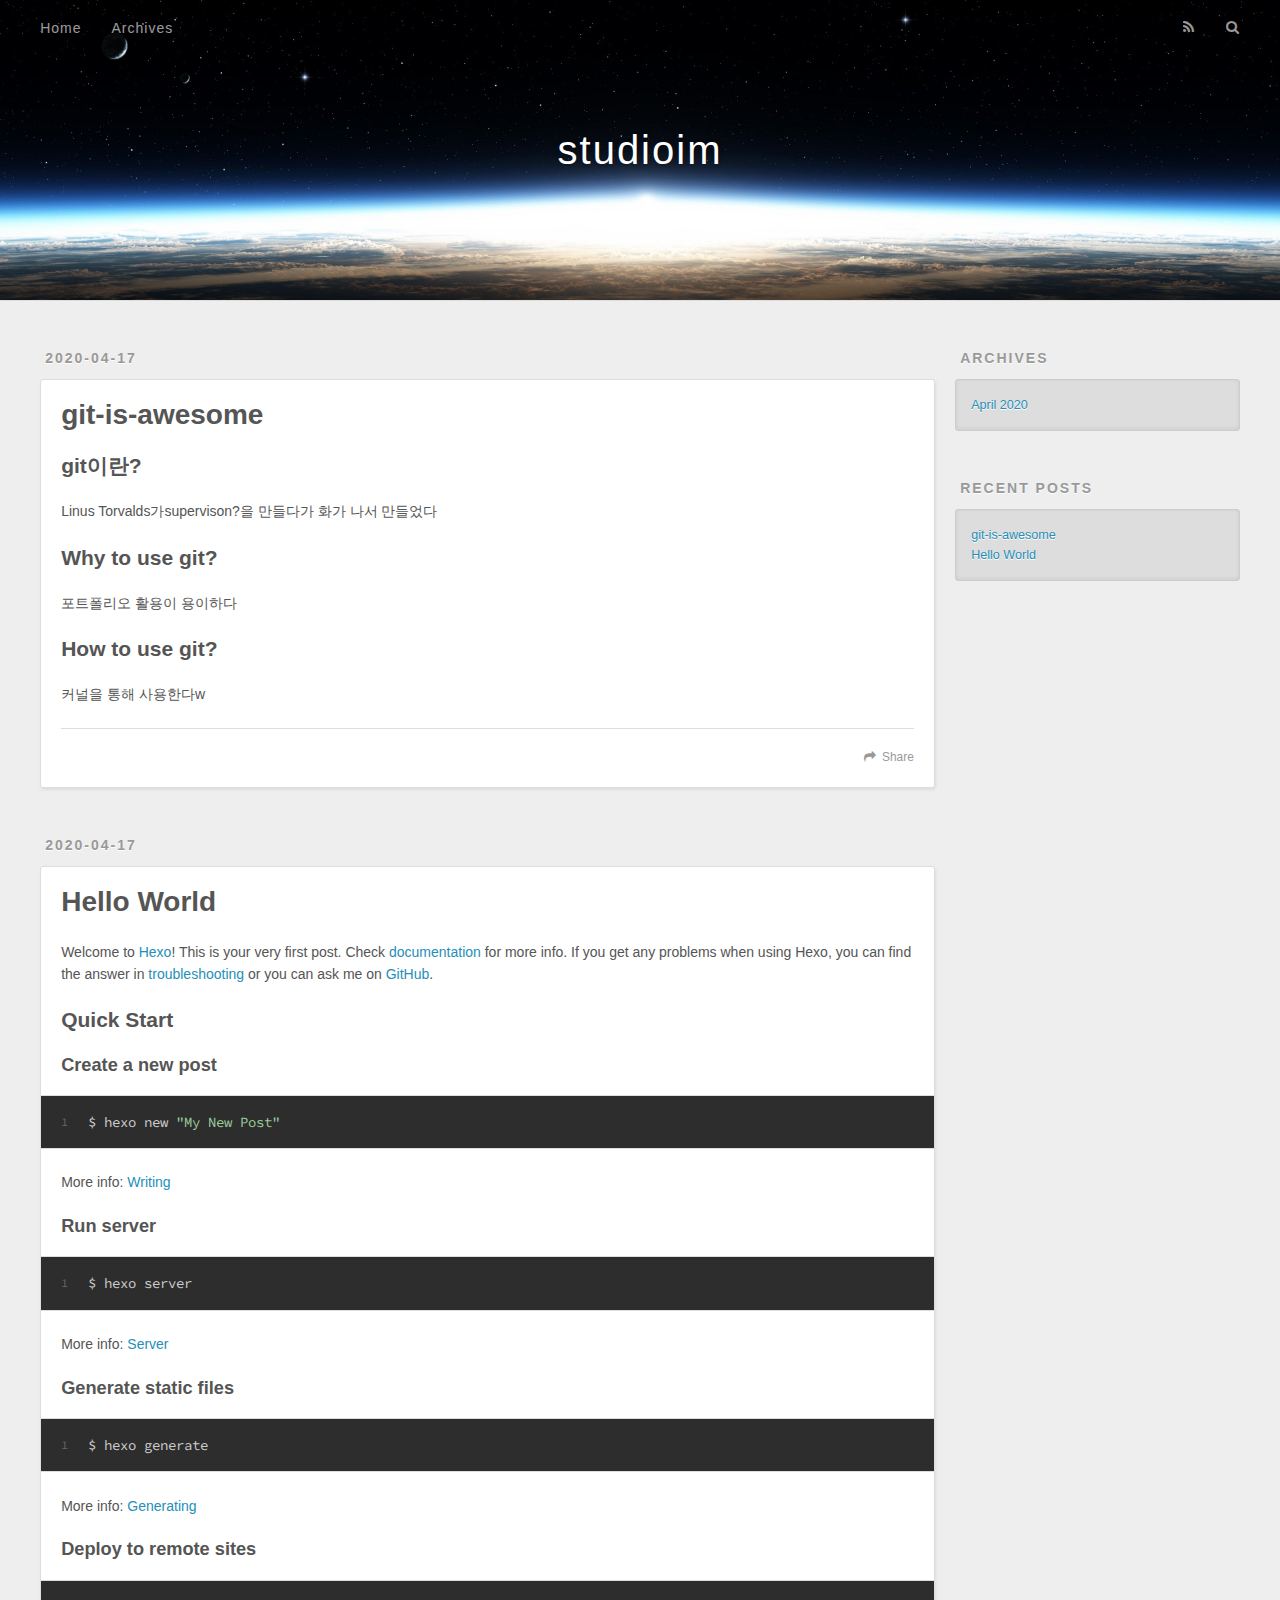
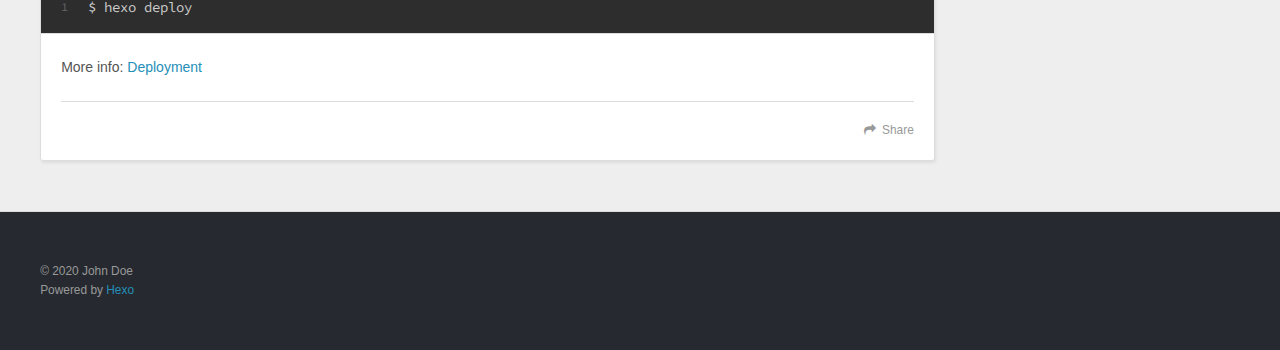
==== index.html @ 9d69adda "Site updated: 2020-04-17 16:48:22" ====
<!DOCTYPE html>
<html>
<head>
  <meta charset="utf-8">
  

  
  <title>studioim</title>
  <meta name="viewport" content="width=device-width, initial-scale=1, maximum-scale=1">
  <meta property="og:type" content="website">
<meta property="og:title" content="studioim">
<meta property="og:url" content="studioim.github.io/index.html">
<meta property="og:site_name" content="studioim">
<meta property="og:locale" content="en_US">
<meta property="article:author" content="John Doe">
<meta name="twitter:card" content="summary">
  
    <link rel="alternate" href="/atom.xml" title="studioim" type="application/atom+xml">
  
  
    <link rel="icon" href="/favicon.png">
  
  
    <link href="//fonts.googleapis.com/css?family=Source+Code+Pro" rel="stylesheet" type="text/css">
  
  
<link rel="stylesheet" href="/css/style.css">

<meta name="generator" content="Hexo 4.2.0"></head>

<body>
  <div id="container">
    <div id="wrap">
      <header id="header">
  <div id="banner"></div>
  <div id="header-outer" class="outer">
    <div id="header-title" class="inner">
      <h1 id="logo-wrap">
        <a href="/" id="logo">studioim</a>
      </h1>
      
    </div>
    <div id="header-inner" class="inner">
      <nav id="main-nav">
        <a id="main-nav-toggle" class="nav-icon"></a>
        
          <a class="main-nav-link" href="/">Home</a>
        
          <a class="main-nav-link" href="/archives">Archives</a>
        
      </nav>
      <nav id="sub-nav">
        
          <a id="nav-rss-link" class="nav-icon" href="/atom.xml" title="RSS Feed"></a>
        
        <a id="nav-search-btn" class="nav-icon" title="Search"></a>
      </nav>
      <div id="search-form-wrap">
        <form action="//google.com/search" method="get" accept-charset="UTF-8" class="search-form"><input type="search" name="q" class="search-form-input" placeholder="Search"><button type="submit" class="search-form-submit">&#xF002;</button><input type="hidden" name="sitesearch" value="studioim.github.io"></form>
      </div>
    </div>
  </div>
</header>
      <div class="outer">
        <section id="main">
  
    <article id="post-git-is-awesome" class="article article-type-post" itemscope itemprop="blogPost">
  <div class="article-meta">
    <a href="/2020/04/17/git-is-awesome/" class="article-date">
  <time datetime="2020-04-17T07:23:53.000Z" itemprop="datePublished">2020-04-17</time>
</a>
    
  </div>
  <div class="article-inner">
    
    
      <header class="article-header">
        
  
    <h1 itemprop="name">
      <a class="article-title" href="/2020/04/17/git-is-awesome/">git-is-awesome</a>
    </h1>
  

      </header>
    
    <div class="article-entry" itemprop="articleBody">
      
        <h2 id="git이란"><a href="#git이란" class="headerlink" title="git이란?"></a>git이란?</h2><p>Linus Torvalds가supervison?을 만들다가 화가 나서 만들었다</p>
<h2 id="Why-to-use-git"><a href="#Why-to-use-git" class="headerlink" title="Why to use git?"></a>Why to use git?</h2><p>포트폴리오 활용이 용이하다</p>
<h2 id="How-to-use-git"><a href="#How-to-use-git" class="headerlink" title="How to use git?"></a>How to use git?</h2><p>커널을 통해 사용한다w</p>

      
    </div>
    <footer class="article-footer">
      <a data-url="studioim.github.io/2020/04/17/git-is-awesome/" data-id="ck93w4yot0000h0uub5cg1kfu" class="article-share-link">Share</a>
      
      
    </footer>
  </div>
  
</article>


  
    <article id="post-hello-world" class="article article-type-post" itemscope itemprop="blogPost">
  <div class="article-meta">
    <a href="/2020/04/17/hello-world/" class="article-date">
  <time datetime="2020-04-17T07:15:47.296Z" itemprop="datePublished">2020-04-17</time>
</a>
    
  </div>
  <div class="article-inner">
    
    
      <header class="article-header">
        
  
    <h1 itemprop="name">
      <a class="article-title" href="/2020/04/17/hello-world/">Hello World</a>
    </h1>
  

      </header>
    
    <div class="article-entry" itemprop="articleBody">
      
        <p>Welcome to <a href="https://hexo.io/" target="_blank" rel="noopener">Hexo</a>! This is your very first post. Check <a href="https://hexo.io/docs/" target="_blank" rel="noopener">documentation</a> for more info. If you get any problems when using Hexo, you can find the answer in <a href="https://hexo.io/docs/troubleshooting.html" target="_blank" rel="noopener">troubleshooting</a> or you can ask me on <a href="https://github.com/hexojs/hexo/issues" target="_blank" rel="noopener">GitHub</a>.</p>
<h2 id="Quick-Start"><a href="#Quick-Start" class="headerlink" title="Quick Start"></a>Quick Start</h2><h3 id="Create-a-new-post"><a href="#Create-a-new-post" class="headerlink" title="Create a new post"></a>Create a new post</h3><figure class="highlight bash"><table><tr><td class="gutter"><pre><span class="line">1</span><br></pre></td><td class="code"><pre><span class="line">$ hexo new <span class="string">"My New Post"</span></span><br></pre></td></tr></table></figure>

<p>More info: <a href="https://hexo.io/docs/writing.html" target="_blank" rel="noopener">Writing</a></p>
<h3 id="Run-server"><a href="#Run-server" class="headerlink" title="Run server"></a>Run server</h3><figure class="highlight bash"><table><tr><td class="gutter"><pre><span class="line">1</span><br></pre></td><td class="code"><pre><span class="line">$ hexo server</span><br></pre></td></tr></table></figure>

<p>More info: <a href="https://hexo.io/docs/server.html" target="_blank" rel="noopener">Server</a></p>
<h3 id="Generate-static-files"><a href="#Generate-static-files" class="headerlink" title="Generate static files"></a>Generate static files</h3><figure class="highlight bash"><table><tr><td class="gutter"><pre><span class="line">1</span><br></pre></td><td class="code"><pre><span class="line">$ hexo generate</span><br></pre></td></tr></table></figure>

<p>More info: <a href="https://hexo.io/docs/generating.html" target="_blank" rel="noopener">Generating</a></p>
<h3 id="Deploy-to-remote-sites"><a href="#Deploy-to-remote-sites" class="headerlink" title="Deploy to remote sites"></a>Deploy to remote sites</h3><figure class="highlight bash"><table><tr><td class="gutter"><pre><span class="line">1</span><br></pre></td><td class="code"><pre><span class="line">$ hexo deploy</span><br></pre></td></tr></table></figure>

<p>More info: <a href="https://hexo.io/docs/one-command-deployment.html" target="_blank" rel="noopener">Deployment</a></p>

      
    </div>
    <footer class="article-footer">
      <a data-url="studioim.github.io/2020/04/17/hello-world/" data-id="ck93w4ypk0001h0uudni7fkc1" class="article-share-link">Share</a>
      
      
    </footer>
  </div>
  
</article>


  


</section>
        
          <aside id="sidebar">
  
    

  
    

  
    
  
    
  <div class="widget-wrap">
    <h3 class="widget-title">Archives</h3>
    <div class="widget">
      <ul class="archive-list"><li class="archive-list-item"><a class="archive-list-link" href="/archives/2020/04/">April 2020</a></li></ul>
    </div>
  </div>


  
    
  <div class="widget-wrap">
    <h3 class="widget-title">Recent Posts</h3>
    <div class="widget">
      <ul>
        
          <li>
            <a href="/2020/04/17/git-is-awesome/">git-is-awesome</a>
          </li>
        
          <li>
            <a href="/2020/04/17/hello-world/">Hello World</a>
          </li>
        
      </ul>
    </div>
  </div>

  
</aside>
        
      </div>
      <footer id="footer">
  
  <div class="outer">
    <div id="footer-info" class="inner">
      &copy; 2020 John Doe<br>
      Powered by <a href="http://hexo.io/" target="_blank">Hexo</a>
    </div>
  </div>
</footer>
    </div>
    <nav id="mobile-nav">
  
    <a href="/" class="mobile-nav-link">Home</a>
  
    <a href="/archives" class="mobile-nav-link">Archives</a>
  
</nav>
    

<script src="//ajax.googleapis.com/ajax/libs/jquery/2.0.3/jquery.min.js"></script>


  
<link rel="stylesheet" href="/fancybox/jquery.fancybox.css">

  
<script src="/fancybox/jquery.fancybox.pack.js"></script>




<script src="/js/script.js"></script>




  </div>
</body>
</html>
---- css/style.css ----
body {
  width: 100%;
}
body:before,
body:after {
  content: "";
  display: table;
}
body:after {
  clear: both;
}
html,
body,
div,
span,
applet,
object,
iframe,
h1,
h2,
h3,
h4,
h5,
h6,
p,
blockquote,
pre,
a,
abbr,
acronym,
address,
big,
cite,
code,
del,
dfn,
em,
img,
ins,
kbd,
q,
s,
samp,
small,
strike,
strong,
sub,
sup,
tt,
var,
dl,
dt,
dd,
ol,
ul,
li,
fieldset,
form,
label,
legend,
table,
caption,
tbody,
tfoot,
thead,
tr,
th,
td {
  margin: 0;
  padding: 0;
  border: 0;
  outline: 0;
  font-weight: inherit;
  font-style: inherit;
  font-family: inherit;
  font-size: 100%;
  vertical-align: baseline;
}
body {
  line-height: 1;
  color: #000;
  background: #fff;
}
ol,
ul {
  list-style: none;
}
table {
  border-collapse: separate;
  border-spacing: 0;
  vertical-align: middle;
}
caption,
th,
td {
  text-align: left;
  font-weight: normal;
  vertical-align: middle;
}
a img {
  border: none;
}
input,
button {
  margin: 0;
  padding: 0;
}
input::-moz-focus-inner,
button::-moz-focus-inner {
  border: 0;
  padding: 0;
}
@font-face {
  font-family: FontAwesome;
  font-style: normal;
  font-weight: normal;
  src: url("fonts/fontawesome-webfont.eot?v=#4.0.3");
  src: url("fonts/fontawesome-webfont.eot?#iefix&v=#4.0.3") format("embedded-opentype"), url("fonts/fontawesome-webfont.woff?v=#4.0.3") format("woff"), url("fonts/fontawesome-webfont.ttf?v=#4.0.3") format("truetype"), url("fonts/fontawesome-webfont.svg#fontawesomeregular?v=#4.0.3") format("svg");
}
html,
body,
#container {
  height: 100%;
}
body {
  background: #eee;
  font: 14px -apple-system, BlinkMacSystemFont, "Segoe UI", "Roboto", "Oxygen", "Ubuntu", "Cantarell", "Fira Sans", "Droid Sans", "Helvetica Neue", sans-serif;
  -webkit-text-size-adjust: 100%;
}
.outer {
  max-width: 1220px;
  margin: 0 auto;
  padding: 0 20px;
}
.outer:before,
.outer:after {
  content: "";
  display: table;
}
.outer:after {
  clear: both;
}
.inner {
  display: inline;
  float: left;
  width: 98.33333333333333%;
  margin: 0 0.833333333333333%;
}
.left,
.alignleft {
  float: left;
}
.right,
.alignright {
  float: right;
}
.clear {
  clear: both;
}
#container {
  position: relative;
}
.mobile-nav-on {
  overflow: hidden;
}
#wrap {
  height: 100%;
  width: 100%;
  position: absolute;
  top: 0;
  left: 0;
  -webkit-transition: 0.2s ease-out;
  -moz-transition: 0.2s ease-out;
  -ms-transition: 0.2s ease-out;
  transition: 0.2s ease-out;
  z-index: 1;
  background: #eee;
}
.mobile-nav-on #wrap {
  left: 280px;
}
@media screen and (min-width: 768px) {
  #main {
    display: inline;
    float: left;
    width: 73.33333333333333%;
    margin: 0 0.833333333333333%;
  }
}
.article-date,
.article-category-link,
.archive-year,
.widget-title {
  text-decoration: none;
  text-transform: uppercase;
  letter-spacing: 2px;
  color: #999;
  margin-bottom: 1em;
  margin-left: 5px;
  line-height: 1em;
  text-shadow: 0 1px #fff;
  font-weight: bold;
}
.article-inner,
.archive-article-inner {
  background: #fff;
  -webkit-box-shadow: 1px 2px 3px #ddd;
  box-shadow: 1px 2px 3px #ddd;
  border: 1px solid #ddd;
  border-radius: 3px;
}
.article-entry h1,
.widget h1 {
  font-size: 2em;
}
.article-entry h2,
.widget h2 {
  font-size: 1.5em;
}
.article-entry h3,
.widget h3 {
  font-size: 1.3em;
}
.article-entry h4,
.widget h4 {
  font-size: 1.2em;
}
.article-entry h5,
.widget h5 {
  font-size: 1em;
}
.article-entry h6,
.widget h6 {
  font-size: 1em;
  color: #999;
}
.article-entry hr,
.widget hr {
  border: 1px dashed #ddd;
}
.article-entry strong,
.widget strong {
  font-weight: bold;
}
.article-entry em,
.widget em,
.article-entry cite,
.widget cite {
  font-style: italic;
}
.article-entry sup,
.widget sup,
.article-entry sub,
.widget sub {
  font-size: 0.75em;
  line-height: 0;
  position: relative;
  vertical-align: baseline;
}
.article-entry sup,
.widget sup {
  top: -0.5em;
}
.article-entry sub,
.widget sub {
  bottom: -0.2em;
}
.article-entry small,
.widget small {
  font-size: 0.85em;
}
.article-entry acronym,
.widget acronym,
.article-entry abbr,
.widget abbr {
  border-bottom: 1px dotted;
}
.article-entry ul,
.widget ul,
.article-entry ol,
.widget ol,
.article-entry dl,
.widget dl {
  margin: 0 20px;
  line-height: 1.6em;
}
.article-entry ul ul,
.widget ul ul,
.article-entry ol ul,
.widget ol ul,
.article-entry ul ol,
.widget ul ol,
.article-entry ol ol,
.widget ol ol {
  margin-top: 0;
  margin-bottom: 0;
}
.article-entry ul,
.widget ul {
  list-style: disc;
}
.article-entry ol,
.widget ol {
  list-style: decimal;
}
.article-entry dt,
.widget dt {
  font-weight: bold;
}
#header {
  height: 300px;
  position: relative;
  border-bottom: 1px solid #ddd;
}
#header:before,
#header:after {
  content: "";
  position: absolute;
  left: 0;
  right: 0;
  height: 40px;
}
#header:before {
  top: 0;
  background: -webkit-linear-gradient(rgba(0,0,0,0.2), transparent);
  background: -moz-linear-gradient(rgba(0,0,0,0.2), transparent);
  background: -ms-linear-gradient(rgba(0,0,0,0.2), transparent);
  background: linear-gradient(rgba(0,0,0,0.2), transparent);
}
#header:after {
  bottom: 0;
  background: -webkit-linear-gradient(transparent, rgba(0,0,0,0.2));
  background: -moz-linear-gradient(transparent, rgba(0,0,0,0.2));
  background: -ms-linear-gradient(transparent, rgba(0,0,0,0.2));
  background: linear-gradient(transparent, rgba(0,0,0,0.2));
}
#header-outer {
  height: 100%;
  position: relative;
}
#header-inner {
  position: relative;
  overflow: hidden;
}
#banner {
  position: absolute;
  top: 0;
  left: 0;
  width: 100%;
  height: 100%;
  background: url("images/banner.jpg") center #000;
  -webkit-background-size: cover;
  -moz-background-size: cover;
  background-size: cover;
  z-index: -1;
}
#header-title {
  text-align: center;
  height: 40px;
  position: absolute;
  top: 50%;
  left: 0;
  margin-top: -20px;
}
#logo,
#subtitle {
  text-decoration: none;
  color: #fff;
  font-weight: 300;
  text-shadow: 0 1px 4px rgba(0,0,0,0.3);
}
#logo {
  font-size: 40px;
  line-height: 40px;
  letter-spacing: 2px;
}
#subtitle {
  font-size: 16px;
  line-height: 16px;
  letter-spacing: 1px;
}
#subtitle-wrap {
  margin-top: 16px;
}
#main-nav {
  float: left;
  margin-left: -15px;
}
.nav-icon,
.main-nav-link {
  float: left;
  color: #fff;
  opacity: 0.6;
  text-decoration: none;
  text-shadow: 0 1px rgba(0,0,0,0.2);
  -webkit-transition: opacity 0.2s;
  -moz-transition: opacity 0.2s;
  -ms-transition: opacity 0.2s;
  transition: opacity 0.2s;
  display: block;
  padding: 20px 15px;
}
.nav-icon:hover,
.main-nav-link:hover {
  opacity: 1;
}
.nav-icon {
  font-family: FontAwesome;
  text-align: center;
  font-size: 14px;
  width: 14px;
  height: 14px;
  padding: 20px 15px;
  position: relative;
  cursor: pointer;
}
.main-nav-link {
  font-weight: 300;
  letter-spacing: 1px;
}
@media screen and (max-width: 479px) {
  .main-nav-link {
    display: none;
  }
}
#main-nav-toggle {
  display: none;
}
#main-nav-toggle:before {
  content: "\f0c9";
}
@media screen and (max-width: 479px) {
  #main-nav-toggle {
    display: block;
  }
}
#sub-nav {
  float: right;
  margin-right: -15px;
}
#nav-rss-link:before {
  content: "\f09e";
}
#nav-search-btn:before {
  content: "\f002";
}
#search-form-wrap {
  position: absolute;
  top: 15px;
  width: 150px;
  height: 30px;
  right: -150px;
  opacity: 0;
  -webkit-transition: 0.2s ease-out;
  -moz-transition: 0.2s ease-out;
  -ms-transition: 0.2s ease-out;
  transition: 0.2s ease-out;
}
#search-form-wrap.on {
  opacity: 1;
  right: 0;
}
@media screen and (max-width: 479px) {
  #search-form-wrap {
    width: 100%;
    right: -100%;
  }
}
.search-form {
  position: absolute;
  top: 0;
  left: 0;
  right: 0;
  background: #fff;
  padding: 5px 15px;
  border-radius: 15px;
  -webkit-box-shadow: 0 0 10px rgba(0,0,0,0.3);
  box-shadow: 0 0 10px rgba(0,0,0,0.3);
}
.search-form-input {
  border: none;
  background: none;
  color: #555;
  width: 100%;
  font: 13px -apple-system, BlinkMacSystemFont, "Segoe UI", "Roboto", "Oxygen", "Ubuntu", "Cantarell", "Fira Sans", "Droid Sans", "Helvetica Neue", sans-serif;
  outline: none;
}
.search-form-input::-webkit-search-results-decoration,
.search-form-input::-webkit-search-cancel-button {
  -webkit-appearance: none;
}
.search-form-submit {
  position: absolute;
  top: 50%;
  right: 10px;
  margin-top: -7px;
  font: 13px FontAwesome;
  border: none;
  background: none;
  color: #bbb;
  cursor: pointer;
}
.search-form-submit:hover,
.search-form-submit:focus {
  color: #777;
}
.article {
  margin: 50px 0;
}
.article-inner {
  overflow: hidden;
}
.article-meta:before,
.article-meta:after {
  content: "";
  display: table;
}
.article-meta:after {
  clear: both;
}
.article-date {
  float: left;
}
.article-category {
  float: left;
  line-height: 1em;
  color: #ccc;
  text-shadow: 0 1px #fff;
  margin-left: 8px;
}
.article-category:before {
  content: "\2022";
}
.article-category-link {
  margin: 0 12px 1em;
}
.article-header {
  padding: 20px 20px 0;
}
.article-title {
  text-decoration: none;
  font-size: 2em;
  font-weight: bold;
  color: #555;
  line-height: 1.1em;
  -webkit-transition: color 0.2s;
  -moz-transition: color 0.2s;
  -ms-transition: color 0.2s;
  transition: color 0.2s;
}
a.article-title:hover {
  color: #258fb8;
}
.article-entry {
  color: #555;
  padding: 0 20px;
}
.article-entry:before,
.article-entry:after {
  content: "";
  display: table;
}
.article-entry:after {
  clear: both;
}
.article-entry p,
.article-entry table {
  line-height: 1.6em;
  margin: 1.6em 0;
}
.article-entry h1,
.article-entry h2,
.article-entry h3,
.article-entry h4,
.article-entry h5,
.article-entry h6 {
  font-weight: bold;
}
.article-entry h1,
.article-entry h2,
.article-entry h3,
.article-entry h4,
.article-entry h5,
.article-entry h6 {
  line-height: 1.1em;
  margin: 1.1em 0;
}
.article-entry a {
  color: #258fb8;
  text-decoration: none;
}
.article-entry a:hover {
  text-decoration: underline;
}
.article-entry ul,
.article-entry ol,
.article-entry dl {
  margin-top: 1.6em;
  margin-bottom: 1.6em;
}
.article-entry img,
.article-entry video {
  max-width: 100%;
  height: auto;
  display: block;
  margin: auto;
}
.article-entry iframe {
  border: none;
}
.article-entry table {
  width: 100%;
  border-collapse: collapse;
  border-spacing: 0;
}
.article-entry th {
  font-weight: bold;
  border-bottom: 3px solid #ddd;
  padding-bottom: 0.5em;
}
.article-entry td {
  border-bottom: 1px solid #ddd;
  padding: 10px 0;
}
.article-entry blockquote {
  font-family: Georgia, "Times New Roman", serif;
  font-size: 1.4em;
  margin: 1.6em 20px;
  text-align: center;
}
.article-entry blockquote footer {
  font-size: 14px;
  margin: 1.6em 0;
  font-family: -apple-system, BlinkMacSystemFont, "Segoe UI", "Roboto", "Oxygen", "Ubuntu", "Cantarell", "Fira Sans", "Droid Sans", "Helvetica Neue", sans-serif;
}
.article-entry blockquote footer cite:before {
  content: "—";
  padding: 0 0.5em;
}
.article-entry .pullquote {
  text-align: left;
  width: 45%;
  margin: 0;
}
.article-entry .pullquote.left {
  margin-left: 0.5em;
  margin-right: 1em;
}
.article-entry .pullquote.right {
  margin-right: 0.5em;
  margin-left: 1em;
}
.article-entry .caption {
  color: #999;
  display: block;
  font-size: 0.9em;
  margin-top: 0.5em;
  position: relative;
  text-align: center;
}
.article-entry .video-container {
  position: relative;
  padding-top: 56.25%;
  height: 0;
  overflow: hidden;
}
.article-entry .video-container iframe,
.article-entry .video-container object,
.article-entry .video-container embed {
  position: absolute;
  top: 0;
  left: 0;
  width: 100%;
  height: 100%;
  margin-top: 0;
}
.article-more-link a {
  display: inline-block;
  line-height: 1em;
  padding: 6px 15px;
  border-radius: 15px;
  background: #eee;
  color: #999;
  text-shadow: 0 1px #fff;
  text-decoration: none;
}
.article-more-link a:hover {
  background: #258fb8;
  color: #fff;
  text-decoration: none;
  text-shadow: 0 1px #1e7293;
}
.article-footer {
  font-size: 0.85em;
  line-height: 1.6em;
  border-top: 1px solid #ddd;
  padding-top: 1.6em;
  margin: 0 20px 20px;
}
.article-footer:before,
.article-footer:after {
  content: "";
  display: table;
}
.article-footer:after {
  clear: both;
}
.article-footer a {
  color: #999;
  text-decoration: none;
}
.article-footer a:hover {
  color: #555;
}
.article-tag-list-item {
  float: left;
  margin-right: 10px;
}
.article-tag-list-link:before {
  content: "#";
}
.article-comment-link {
  float: right;
}
.article-comment-link:before {
  content: "\f075";
  font-family: FontAwesome;
  padding-right: 8px;
}
.article-share-link {
  cursor: pointer;
  float: right;
  margin-left: 20px;
}
.article-share-link:before {
  content: "\f064";
  font-family: FontAwesome;
  padding-right: 6px;
}
#article-nav {
  position: relative;
}
#article-nav:before,
#article-nav:after {
  content: "";
  display: table;
}
#article-nav:after {
  clear: both;
}
@media screen and (min-width: 768px) {
  #article-nav {
    margin: 50px 0;
  }
  #article-nav:before {
    width: 8px;
    height: 8px;
    position: absolute;
    top: 50%;
    left: 50%;
    margin-top: -4px;
    margin-left: -4px;
    content: "";
    border-radius: 50%;
    background: #ddd;
    -webkit-box-shadow: 0 1px 2px #fff;
    box-shadow: 0 1px 2px #fff;
  }
}
.article-nav-link-wrap {
  text-decoration: none;
  text-shadow: 0 1px #fff;
  color: #999;
  -webkit-box-sizing: border-box;
  -moz-box-sizing: border-box;
  box-sizing: border-box;
  margin-top: 50px;
  text-align: center;
  display: block;
}
.article-nav-link-wrap:hover {
  color: #555;
}
@media screen and (min-width: 768px) {
  .article-nav-link-wrap {
    width: 50%;
    margin-top: 0;
  }
}
@media screen and (min-width: 768px) {
  #article-nav-newer {
    float: left;
    text-align: right;
    padding-right: 20px;
  }
}
@media screen and (min-width: 768px) {
  #article-nav-older {
    float: right;
    text-align: left;
    padding-left: 20px;
  }
}
.article-nav-caption {
  text-transform: uppercase;
  letter-spacing: 2px;
  color: #ddd;
  line-height: 1em;
  font-weight: bold;
}
#article-nav-newer .article-nav-caption {
  margin-right: -2px;
}
.article-nav-title {
  font-size: 0.85em;
  line-height: 1.6em;
  margin-top: 0.5em;
}
.article-share-box {
  position: absolute;
  display: none;
  background: #fff;
  -webkit-box-shadow: 1px 2px 10px rgba(0,0,0,0.2);
  box-shadow: 1px 2px 10px rgba(0,0,0,0.2);
  border-radius: 3px;
  margin-left: -145px;
  overflow: hidden;
  z-index: 1;
}
.article-share-box.on {
  display: block;
}
.article-share-input {
  width: 100%;
  background: none;
  -webkit-box-sizing: border-box;
  -moz-box-sizing: border-box;
  box-sizing: border-box;
  font: 14px -apple-system, BlinkMacSystemFont, "Segoe UI", "Roboto", "Oxygen", "Ubuntu", "Cantarell", "Fira Sans", "Droid Sans", "Helvetica Neue", sans-serif;
  padding: 0 15px;
  color: #555;
  outline: none;
  border: 1px solid #ddd;
  border-radius: 3px 3px 0 0;
  height: 36px;
  line-height: 36px;
}
.article-share-links {
  background: #eee;
}
.article-share-links:before,
.article-share-links:after {
  content: "";
  display: table;
}
.article-share-links:after {
  clear: both;
}
.article-share-twitter,
.article-share-facebook,
.article-share-pinterest,
.article-share-google {
  width: 50px;
  height: 36px;
  display: block;
  float: left;
  position: relative;
  color: #999;
  text-shadow: 0 1px #fff;
}
.article-share-twitter:before,
.article-share-facebook:before,
.article-share-pinterest:before,
.article-share-google:before {
  font-size: 20px;
  font-family: FontAwesome;
  width: 20px;
  height: 20px;
  position: absolute;
  top: 50%;
  left: 50%;
  margin-top: -10px;
  margin-left: -10px;
  text-align: center;
}
.article-share-twitter:hover,
.article-share-facebook:hover,
.article-share-pinterest:hover,
.article-share-google:hover {
  color: #fff;
}
.article-share-twitter:before {
  content: "\f099";
}
.article-share-twitter:hover {
  background: #00aced;
  text-shadow: 0 1px #008abe;
}
.article-share-facebook:before {
  content: "\f09a";
}
.article-share-facebook:hover {
  background: #3b5998;
  text-shadow: 0 1px #2f477a;
}
.article-share-pinterest:before {
  content: "\f0d2";
}
.article-share-pinterest:hover {
  background: #cb2027;
  text-shadow: 0 1px #a21a1f;
}
.article-share-google:before {
  content: "\f0d5";
}
.article-share-google:hover {
  background: #dd4b39;
  text-shadow: 0 1px #be3221;
}
.article-gallery {
  background: #000;
  position: relative;
}
.article-gallery-photos {
  position: relative;
  overflow: hidden;
}
.article-gallery-img {
  display: none;
  max-width: 100%;
}
.article-gallery-img:first-child {
  display: block;
}
.article-gallery-img.loaded {
  position: absolute;
  display: block;
}
.article-gallery-img img {
  display: block;
  max-width: 100%;
  margin: 0 auto;
}
#comments {
  background: #fff;
  -webkit-box-shadow: 1px 2px 3px #ddd;
  box-shadow: 1px 2px 3px #ddd;
  padding: 20px;
  border: 1px solid #ddd;
  border-radius: 3px;
  margin: 50px 0;
}
#comments a {
  color: #258fb8;
}
.archives-wrap {
  margin: 50px 0;
}
.archives:before,
.archives:after {
  content: "";
  display: table;
}
.archives:after {
  clear: both;
}
.archive-year-wrap {
  margin-bottom: 1em;
}
.archives {
  -webkit-column-gap: 10px;
  -moz-column-gap: 10px;
  column-gap: 10px;
}
@media screen and (min-width: 480px) and (max-width: 767px) {
  .archives {
    -webkit-column-count: 2;
    -moz-column-count: 2;
    column-count: 2;
  }
}
@media screen and (min-width: 768px) {
  .archives {
    -webkit-column-count: 3;
    -moz-column-count: 3;
    column-count: 3;
  }
}
.archive-article {
  -webkit-column-break-inside: avoid;
  page-break-inside: avoid;
  overflow: hidden;
  break-inside: avoid-column;
}
.archive-article-inner {
  padding: 10px;
  margin-bottom: 15px;
}
.archive-article-title {
  text-decoration: none;
  font-weight: bold;
  color: #555;
  -webkit-transition: color 0.2s;
  -moz-transition: color 0.2s;
  -ms-transition: color 0.2s;
  transition: color 0.2s;
  line-height: 1.6em;
}
.archive-article-title:hover {
  color: #258fb8;
}
.archive-article-footer {
  margin-top: 1em;
}
.archive-article-date {
  color: #999;
  text-decoration: none;
  font-size: 0.85em;
  line-height: 1em;
  margin-bottom: 0.5em;
  display: block;
}
#page-nav {
  margin: 50px auto;
  background: #fff;
  -webkit-box-shadow: 1px 2px 3px #ddd;
  box-shadow: 1px 2px 3px #ddd;
  border: 1px solid #ddd;
  border-radius: 3px;
  text-align: center;
  color: #999;
  overflow: hidden;
}
#page-nav:before,
#page-nav:after {
  content: "";
  display: table;
}
#page-nav:after {
  clear: both;
}
#page-nav a,
#page-nav span {
  padding: 10px 20px;
  line-height: 1;
  height: 2ex;
}
#page-nav a {
  color: #999;
  text-decoration: none;
}
#page-nav a:hover {
  background: #999;
  color: #fff;
}
#page-nav .prev {
  float: left;
}
#page-nav .next {
  float: right;
}
#page-nav .page-number {
  display: inline-block;
}
@media screen and (max-width: 479px) {
  #page-nav .page-number {
    display: none;
  }
}
#page-nav .current {
  color: #555;
  font-weight: bold;
}
#page-nav .space {
  color: #ddd;
}
#footer {
  background: #262a30;
  padding: 50px 0;
  border-top: 1px solid #ddd;
  color: #999;
}
#footer a {
  color: #258fb8;
  text-decoration: none;
}
#footer a:hover {
  text-decoration: underline;
}
#footer-info {
  line-height: 1.6em;
  font-size: 0.85em;
}
.article-entry pre,
.article-entry .highlight {
  background: #2d2d2d;
  margin: 0 -20px;
  padding: 15px 20px;
  border-style: solid;
  border-color: #ddd;
  border-width: 1px 0;
  overflow: auto;
  color: #ccc;
  line-height: 22.400000000000002px;
}
.article-entry .highlight .gutter pre,
.article-entry .gist .gist-file .gist-data .line-numbers {
  color: #666;
  font-size: 0.85em;
}
.article-entry pre,
.article-entry code {
  font-family: "Source Code Pro", Consolas, Monaco, Menlo, Consolas, monospace;
}
.article-entry code {
  background: #eee;
  text-shadow: 0 1px #fff;
  padding: 0 0.3em;
}
.article-entry pre code {
  background: none;
  text-shadow: none;
  padding: 0;
}
.article-entry .highlight pre {
  border: none;
  margin: 0;
  padding: 0;
}
.article-entry .highlight table {
  margin: 0;
  width: auto;
}
.article-entry .highlight td {
  border: none;
  padding: 0;
}
.article-entry .highlight figcaption {
  font-size: 0.85em;
  color: #999;
  line-height: 1em;
  margin-bottom: 1em;
}
.article-entry .highlight figcaption:before,
.article-entry .highlight figcaption:after {
  content: "";
  display: table;
}
.article-entry .highlight figcaption:after {
  clear: both;
}
.article-entry .highlight figcaption a {
  float: right;
}
.article-entry .highlight .gutter pre {
  text-align: right;
  padding-right: 20px;
}
.article-entry .highlight .line {
  height: 22.400000000000002px;
}
.article-entry .highlight .line.marked {
  background: #515151;
}
.article-entry .gist {
  margin: 0 -20px;
  border-style: solid;
  border-color: #ddd;
  border-width: 1px 0;
  background: #2d2d2d;
  padding: 15px 20px 15px 0;
}
.article-entry .gist .gist-file {
  border: none;
  font-family: "Source Code Pro", Consolas, Monaco, Menlo, Consolas, monospace;
  margin: 0;
}
.article-entry .gist .gist-file .gist-data {
  background: none;
  border: none;
}
.article-entry .gist .gist-file .gist-data .line-numbers {
  background: none;
  border: none;
  padding: 0 20px 0 0;
}
.article-entry .gist .gist-file .gist-data .line-data {
  padding: 0 !important;
}
.article-entry .gist .gist-file .highlight {
  margin: 0;
  padding: 0;
  border: none;
}
.article-entry .gist .gist-file .gist-meta {
  background: #2d2d2d;
  color: #999;
  font: 0.85em -apple-system, BlinkMacSystemFont, "Segoe UI", "Roboto", "Oxygen", "Ubuntu", "Cantarell", "Fira Sans", "Droid Sans", "Helvetica Neue", sans-serif;
  text-shadow: 0 0;
  padding: 0;
  margin-top: 1em;
  margin-left: 20px;
}
.article-entry .gist .gist-file .gist-meta a {
  color: #258fb8;
  font-weight: normal;
}
.article-entry .gist .gist-file .gist-meta a:hover {
  text-decoration: underline;
}
pre .comment,
pre .title {
  color: #999;
}
pre .variable,
pre .attribute,
pre .tag,
pre .regexp,
pre .ruby .constant,
pre .xml .tag .title,
pre .xml .pi,
pre .xml .doctype,
pre .html .doctype,
pre .css .id,
pre .css .class,
pre .css .pseudo {
  color: #f2777a;
}
pre .number,
pre .preprocessor,
pre .built_in,
pre .literal,
pre .params,
pre .constant {
  color: #f99157;
}
pre .class,
pre .ruby .class .title,
pre .css .rules .attribute {
  color: #9c9;
}
pre .string,
pre .value,
pre .inheritance,
pre .header,
pre .ruby .symbol,
pre .xml .cdata {
  color: #9c9;
}
pre .css .hexcolor {
  color: #6cc;
}
pre .function,
pre .python .decorator,
pre .python .title,
pre .ruby .function .title,
pre .ruby .title .keyword,
pre .perl .sub,
pre .javascript .title,
pre .coffeescript .title {
  color: #69c;
}
pre .keyword,
pre .javascript .function {
  color: #c9c;
}
@media screen and (max-width: 479px) {
  #mobile-nav {
    position: absolute;
    top: 0;
    left: 0;
    width: 280px;
    height: 100%;
    background: #191919;
    border-right: 1px solid #fff;
  }
}
@media screen and (max-width: 479px) {
  .mobile-nav-link {
    display: block;
    color: #999;
    text-decoration: none;
    padding: 15px 20px;
    font-weight: bold;
  }
  .mobile-nav-link:hover {
    color: #fff;
  }
}
@media screen and (min-width: 768px) {
  #sidebar {
    display: inline;
    float: left;
    width: 23.333333333333332%;
    margin: 0 0.833333333333333%;
  }
}
.widget-wrap {
  margin: 50px 0;
}
.widget {
  color: #777;
  text-shadow: 0 1px #fff;
  background: #ddd;
  -webkit-box-shadow: 0 -1px 4px #ccc inset;
  box-shadow: 0 -1px 4px #ccc inset;
  border: 1px solid #ccc;
  padding: 15px;
  border-radius: 3px;
}
.widget a {
  color: #258fb8;
  text-decoration: none;
}
.widget a:hover {
  text-decoration: underline;
}
.widget ul ul,
.widget ol ul,
.widget dl ul,
.widget ul ol,
.widget ol ol,
.widget dl ol,
.widget ul dl,
.widget ol dl,
.widget dl dl {
  margin-left: 15px;
  list-style: disc;
}
.widget {
  line-height: 1.6em;
  word-wrap: break-word;
  font-size: 0.9em;
}
.widget ul,
.widget ol {
  list-style: none;
  margin: 0;
}
.widget ul ul,
.widget ol ul,
.widget ul ol,
.widget ol ol {
  margin: 0 20px;
}
.widget ul ul,
.widget ol ul {
  list-style: disc;
}
.widget ul ol,
.widget ol ol {
  list-style: decimal;
}
.category-list-count,
.tag-list-count,
.archive-list-count {
  padding-left: 5px;
  color: #999;
  font-size: 0.85em;
}
.category-list-count:before,
.tag-list-count:before,
.archive-list-count:before {
  content: "(";
}
.category-list-count:after,
.tag-list-count:after,
.archive-list-count:after {
  content: ")";
}
.tagcloud a {
  margin-right: 5px;
  display: inline-block;
}
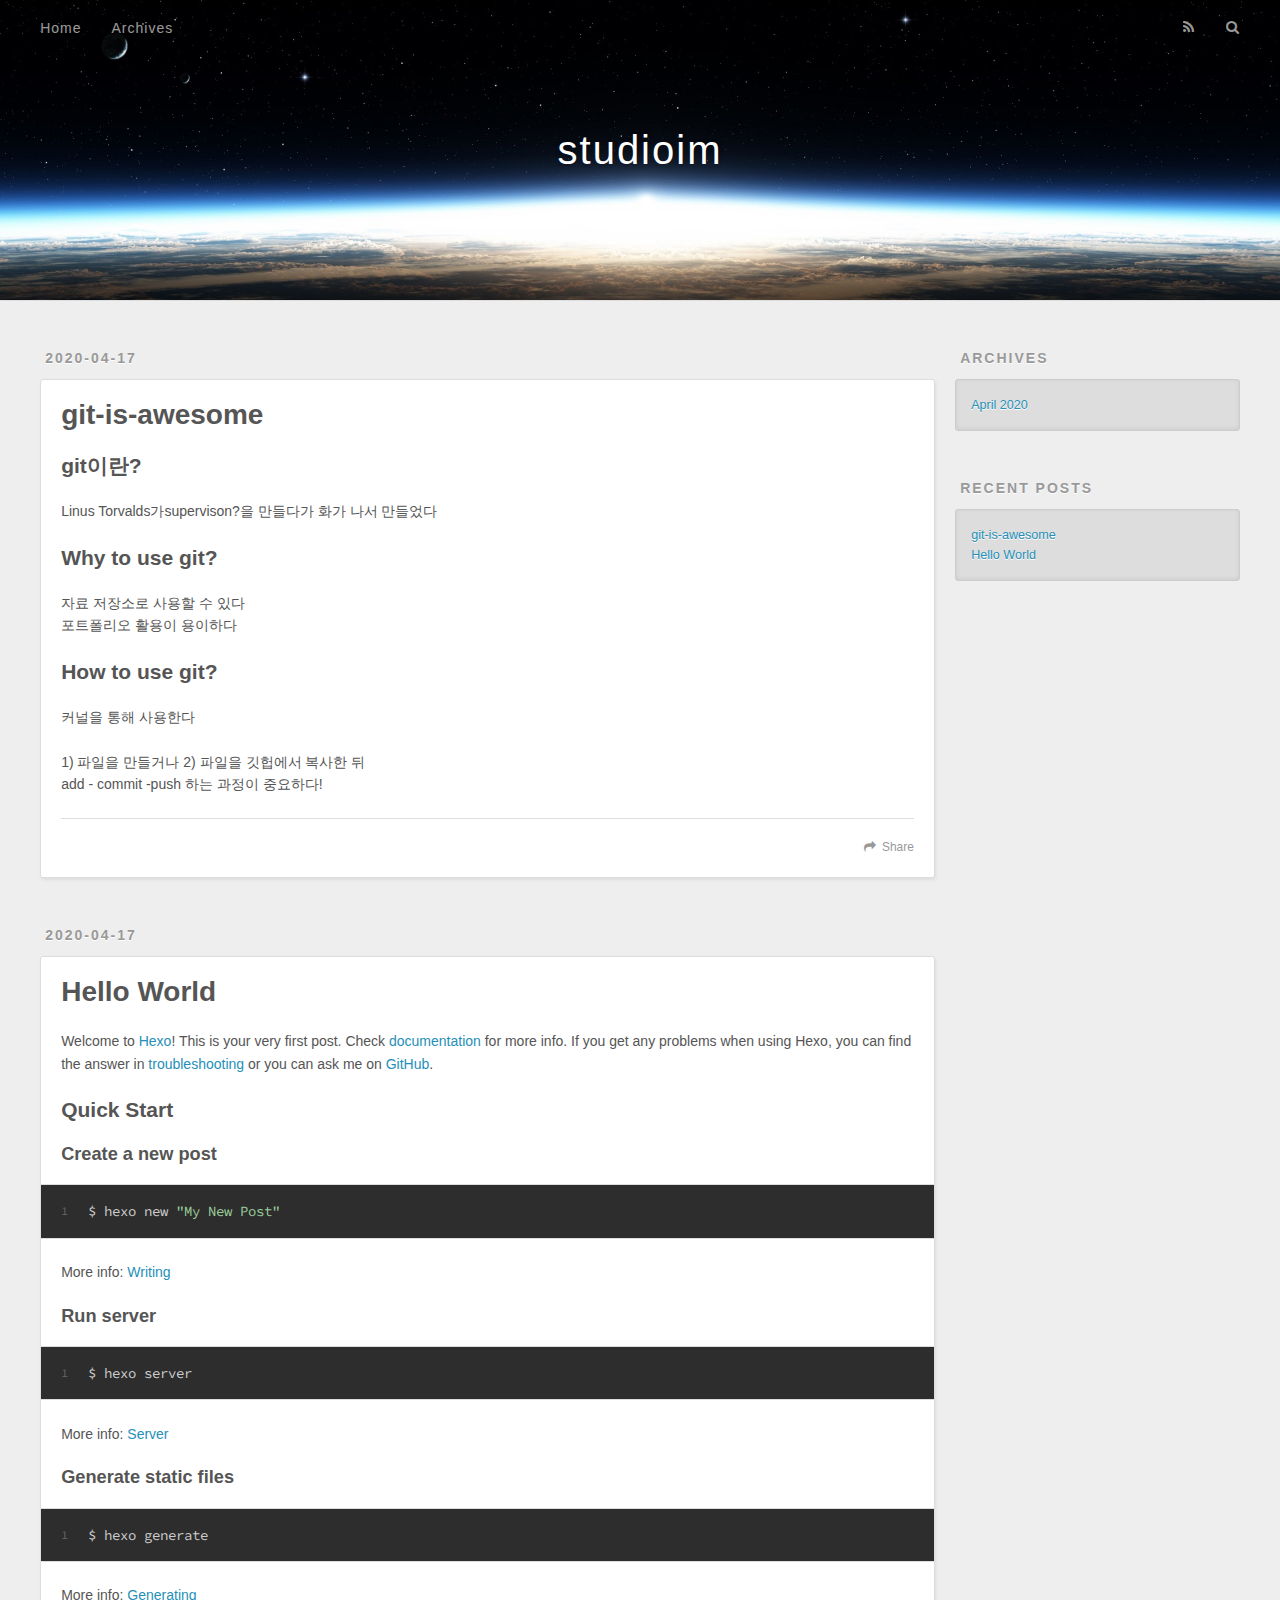
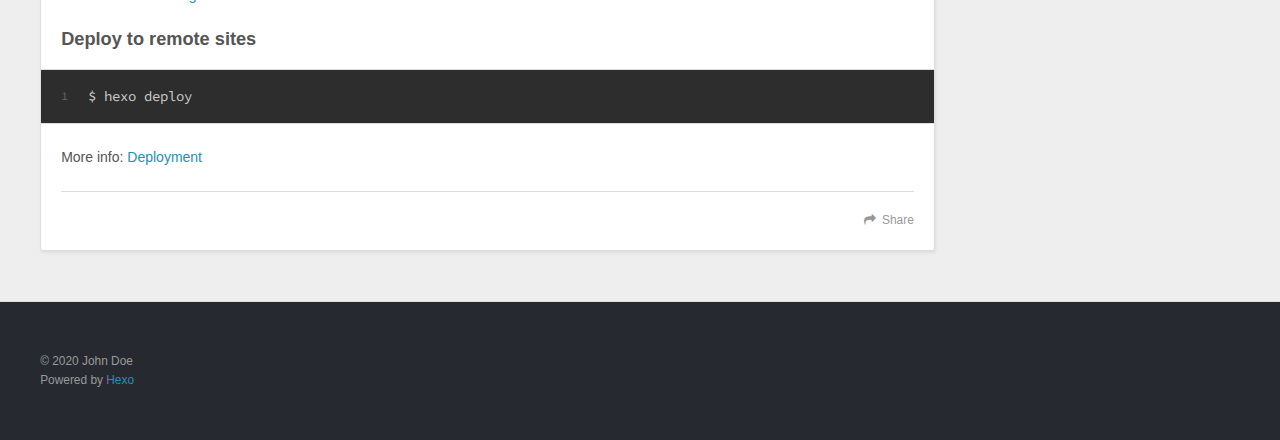
==== commit d4f25f25: "Site updated: 2020-04-17 17:10:25" ====
--- a/index.html
+++ b/index.html
@@ -87,13 +87,14 @@
     <div class="article-entry" itemprop="articleBody">
       
         <h2 id="git이란"><a href="#git이란" class="headerlink" title="git이란?"></a>git이란?</h2><p>Linus Torvalds가supervison?을 만들다가 화가 나서 만들었다</p>
-<h2 id="Why-to-use-git"><a href="#Why-to-use-git" class="headerlink" title="Why to use git?"></a>Why to use git?</h2><p>포트폴리오 활용이 용이하다</p>
-<h2 id="How-to-use-git"><a href="#How-to-use-git" class="headerlink" title="How to use git?"></a>How to use git?</h2><p>커널을 통해 사용한다w</p>
+<h2 id="Why-to-use-git"><a href="#Why-to-use-git" class="headerlink" title="Why to use git?"></a>Why to use git?</h2><p>자료 저장소로 사용할 수 있다<br>포트폴리오 활용이 용이하다</p>
+<h2 id="How-to-use-git"><a href="#How-to-use-git" class="headerlink" title="How to use git?"></a>How to use git?</h2><p>커널을 통해 사용한다</p>
+<p>1) 파일을 만들거나 2) 파일을 깃헙에서 복사한 뒤<br>add - commit -push 하는 과정이 중요하다!</p>
 
       
     </div>
     <footer class="article-footer">
-      <a data-url="studioim.github.io/2020/04/17/git-is-awesome/" data-id="ck93w4yot0000h0uub5cg1kfu" class="article-share-link">Share</a>
+      <a data-url="studioim.github.io/2020/04/17/git-is-awesome/" data-id="ck93wxbr8000038uuhezm9gvm" class="article-share-link">Share</a>
       
       
     </footer>
@@ -142,7 +143,7 @@
       
     </div>
     <footer class="article-footer">
-      <a data-url="studioim.github.io/2020/04/17/hello-world/" data-id="ck93w4ypk0001h0uudni7fkc1" class="article-share-link">Share</a>
+      <a data-url="studioim.github.io/2020/04/17/hello-world/" data-id="ck93wxbri000138uu1fekcuuh" class="article-share-link">Share</a>
       
       
     </footer>
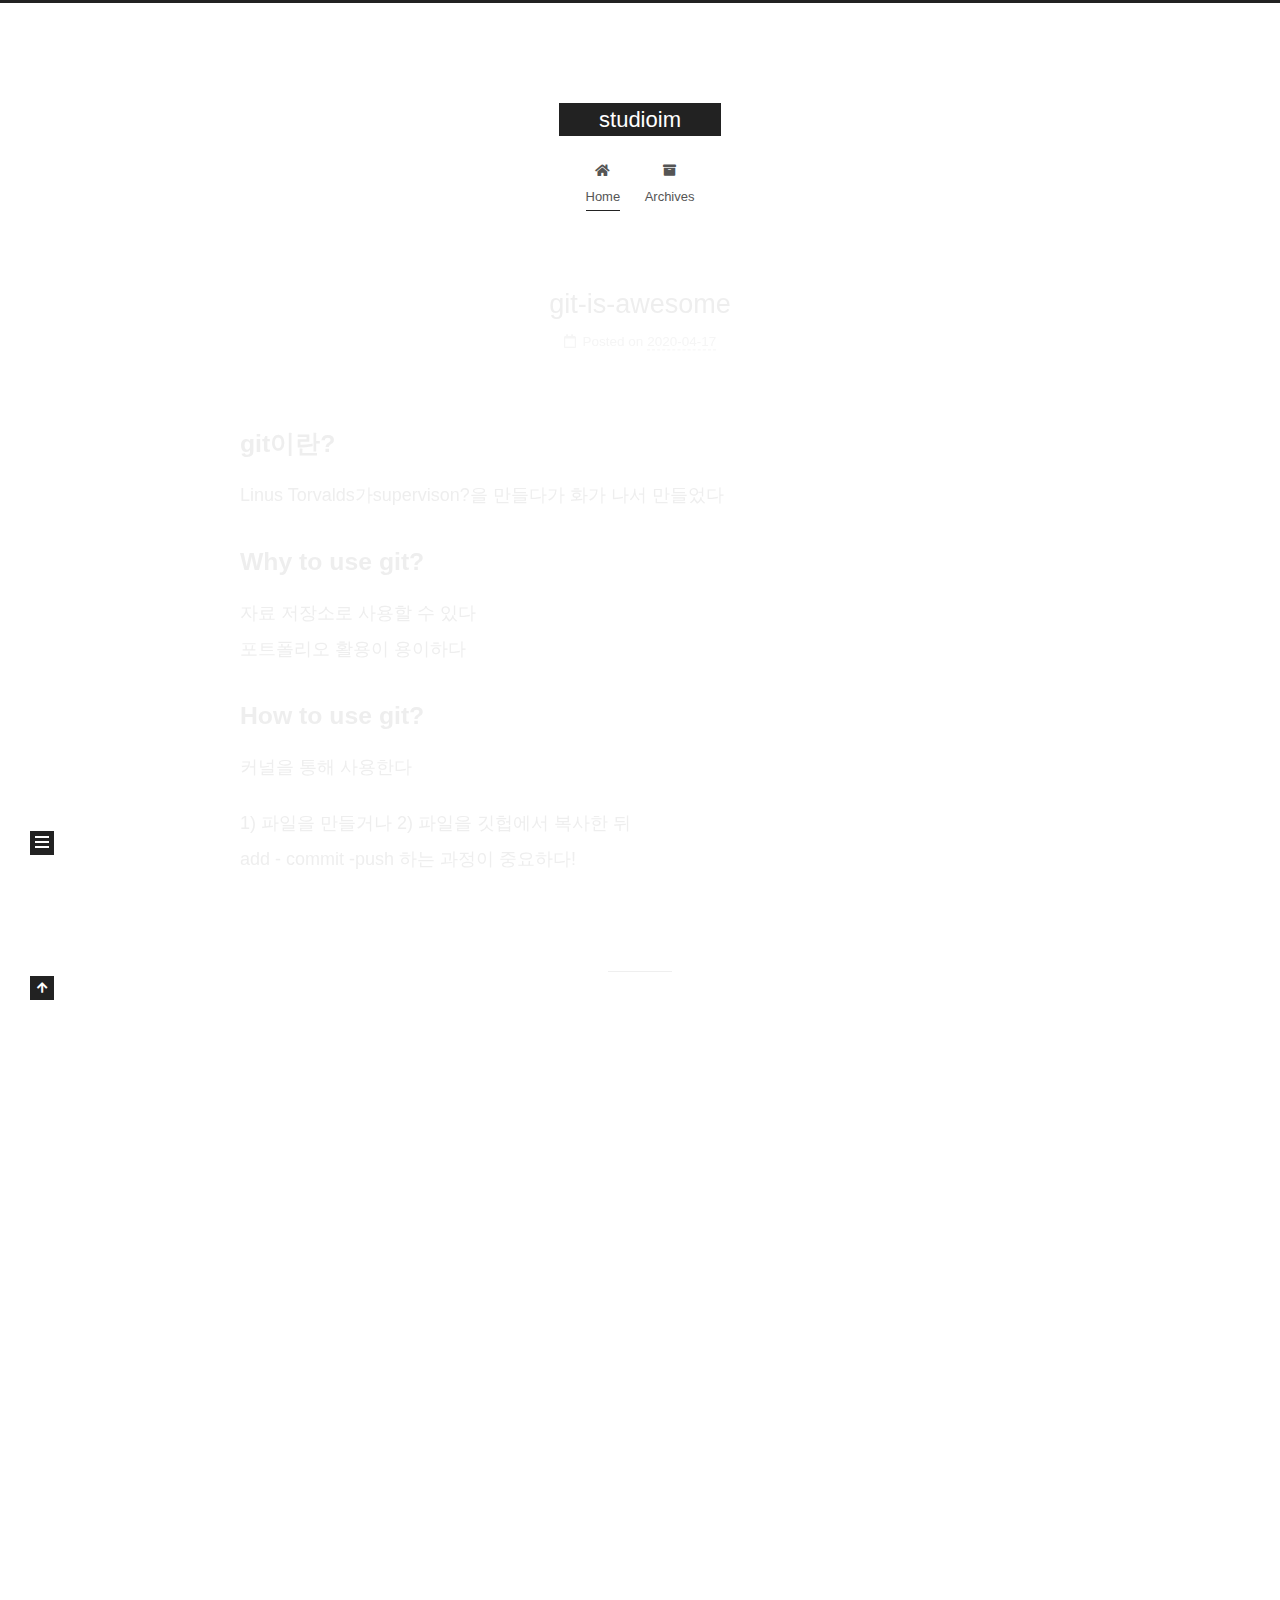
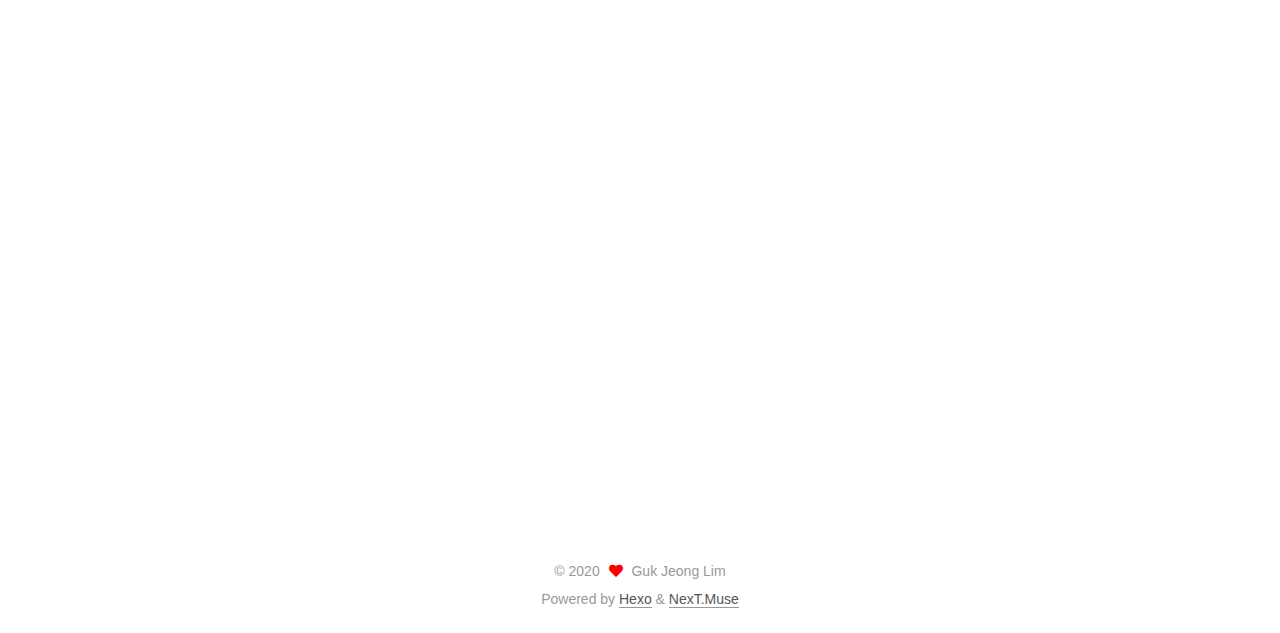
==== commit f8849d64: "Site updated: 2020-04-17 18:08:13" ====
--- a/index.html
+++ b/index.html
@@ -1,132 +1,251 @@
 <!DOCTYPE html>
-<html>
+<html lang="en">
 <head>
-  <meta charset="utf-8">
-  
-
-  
-  <title>studioim</title>
-  <meta name="viewport" content="width=device-width, initial-scale=1, maximum-scale=1">
+  <meta charset="UTF-8">
+<meta name="viewport" content="width=device-width, initial-scale=1, maximum-scale=2">
+<meta name="theme-color" content="#222">
+<meta name="generator" content="Hexo 4.2.0">
+  <link rel="apple-touch-icon" sizes="180x180" href="/images/apple-touch-icon-next.png">
+  <link rel="icon" type="image/png" sizes="32x32" href="/images/favicon-32x32-next.png">
+  <link rel="icon" type="image/png" sizes="16x16" href="/images/favicon-16x16-next.png">
+  <link rel="mask-icon" href="/images/logo.svg" color="#222">
+
+<link rel="stylesheet" href="/css/main.css">
+
+
+<link rel="stylesheet" href="/lib/font-awesome/css/all.min.css">
+
+<script id="hexo-configurations">
+    var NexT = window.NexT || {};
+    var CONFIG = {"hostname":"studioim.github.io","root":"/","scheme":"Muse","version":"7.8.0","exturl":false,"sidebar":{"position":"left","display":"post","padding":18,"offset":12,"onmobile":false},"copycode":{"enable":false,"show_result":false,"style":null},"back2top":{"enable":true,"sidebar":false,"scrollpercent":false},"bookmark":{"enable":false,"color":"#222","save":"auto"},"fancybox":false,"mediumzoom":false,"lazyload":false,"pangu":false,"comments":{"style":"tabs","active":null,"storage":true,"lazyload":false,"nav":null},"algolia":{"hits":{"per_page":10},"labels":{"input_placeholder":"Search for Posts","hits_empty":"We didn't find any results for the search: ${query}","hits_stats":"${hits} results found in ${time} ms"}},"localsearch":{"enable":false,"trigger":"auto","top_n_per_article":1,"unescape":false,"preload":false},"motion":{"enable":true,"async":false,"transition":{"post_block":"fadeIn","post_header":"slideDownIn","post_body":"slideDownIn","coll_header":"slideLeftIn","sidebar":"slideUpIn"}}};
+  </script>
+
   <meta property="og:type" content="website">
 <meta property="og:title" content="studioim">
 <meta property="og:url" content="studioim.github.io/index.html">
 <meta property="og:site_name" content="studioim">
 <meta property="og:locale" content="en_US">
-<meta property="article:author" content="John Doe">
+<meta property="article:author" content="Guk Jeong Lim">
 <meta name="twitter:card" content="summary">
-  
-    <link rel="alternate" href="/atom.xml" title="studioim" type="application/atom+xml">
-  
-  
-    <link rel="icon" href="/favicon.png">
-  
-  
-    <link href="//fonts.googleapis.com/css?family=Source+Code+Pro" rel="stylesheet" type="text/css">
-  
-  
-<link rel="stylesheet" href="/css/style.css">
-
-<meta name="generator" content="Hexo 4.2.0"></head>
-
-<body>
-  <div id="container">
-    <div id="wrap">
-      <header id="header">
-  <div id="banner"></div>
-  <div id="header-outer" class="outer">
-    <div id="header-title" class="inner">
-      <h1 id="logo-wrap">
-        <a href="/" id="logo">studioim</a>
-      </h1>
-      
+
+<link rel="canonical" href="studioim.github.io/">
+
+
+<script id="page-configurations">
+  // https://hexo.io/docs/variables.html
+  CONFIG.page = {
+    sidebar: "",
+    isHome : true,
+    isPost : false,
+    lang   : 'en'
+  };
+</script>
+
+  <title>studioim</title>
+  
+
+
+
+
+
+
+  <noscript>
+  <style>
+  .use-motion .brand,
+  .use-motion .menu-item,
+  .sidebar-inner,
+  .use-motion .post-block,
+  .use-motion .pagination,
+  .use-motion .comments,
+  .use-motion .post-header,
+  .use-motion .post-body,
+  .use-motion .collection-header { opacity: initial; }
+
+  .use-motion .site-title,
+  .use-motion .site-subtitle {
+    opacity: initial;
+    top: initial;
+  }
+
+  .use-motion .logo-line-before i { left: initial; }
+  .use-motion .logo-line-after i { right: initial; }
+  </style>
+</noscript>
+
+</head>
+
+<body itemscope itemtype="http://schema.org/WebPage">
+  <div class="container use-motion">
+    <div class="headband"></div>
+
+    <header class="header" itemscope itemtype="http://schema.org/WPHeader">
+      <div class="header-inner"><div class="site-brand-container">
+  <div class="site-nav-toggle">
+    <div class="toggle" aria-label="Toggle navigation bar">
+      <span class="toggle-line toggle-line-first"></span>
+      <span class="toggle-line toggle-line-middle"></span>
+      <span class="toggle-line toggle-line-last"></span>
     </div>
-    <div id="header-inner" class="inner">
-      <nav id="main-nav">
-        <a id="main-nav-toggle" class="nav-icon"></a>
-        
-          <a class="main-nav-link" href="/">Home</a>
-        
-          <a class="main-nav-link" href="/archives">Archives</a>
-        
-      </nav>
-      <nav id="sub-nav">
-        
-          <a id="nav-rss-link" class="nav-icon" href="/atom.xml" title="RSS Feed"></a>
-        
-        <a id="nav-search-btn" class="nav-icon" title="Search"></a>
-      </nav>
-      <div id="search-form-wrap">
-        <form action="//google.com/search" method="get" accept-charset="UTF-8" class="search-form"><input type="search" name="q" class="search-form-input" placeholder="Search"><button type="submit" class="search-form-submit">&#xF002;</button><input type="hidden" name="sitesearch" value="studioim.github.io"></form>
-      </div>
+  </div>
+
+  <div class="site-meta">
+
+    <a href="/" class="brand" rel="start">
+      <span class="logo-line-before"><i></i></span>
+      <h1 class="site-title">studioim</h1>
+      <span class="logo-line-after"><i></i></span>
+    </a>
+  </div>
+
+  <div class="site-nav-right">
+    <div class="toggle popup-trigger">
     </div>
   </div>
-</header>
-      <div class="outer">
-        <section id="main">
-  
-    <article id="post-git-is-awesome" class="article article-type-post" itemscope itemprop="blogPost">
-  <div class="article-meta">
-    <a href="/2020/04/17/git-is-awesome/" class="article-date">
-  <time datetime="2020-04-17T07:23:53.000Z" itemprop="datePublished">2020-04-17</time>
-</a>
-    
-  </div>
-  <div class="article-inner">
-    
-    
-      <header class="article-header">
-        
-  
-    <h1 itemprop="name">
-      <a class="article-title" href="/2020/04/17/git-is-awesome/">git-is-awesome</a>
-    </h1>
-  
-
+</div>
+
+
+
+
+<nav class="site-nav">
+  <ul id="menu" class="main-menu menu">
+        <li class="menu-item menu-item-home">
+
+    <a href="/" rel="section"><i class="fa fa-home fa-fw"></i>Home</a>
+
+  </li>
+        <li class="menu-item menu-item-archives">
+
+    <a href="/archives/" rel="section"><i class="fa fa-archive fa-fw"></i>Archives</a>
+
+  </li>
+  </ul>
+</nav>
+
+
+
+
+</div>
+    </header>
+
+    
+  <div class="back-to-top">
+    <i class="fa fa-arrow-up"></i>
+    <span>0%</span>
+  </div>
+
+
+    <main class="main">
+      <div class="main-inner">
+        <div class="content-wrap">
+          
+
+          <div class="content index posts-expand">
+            
+      
+  
+  
+  <article itemscope itemtype="http://schema.org/Article" class="post-block" lang="en">
+    <link itemprop="mainEntityOfPage" href="studioim.github.io/2020/04/17/git-is-awesome/">
+
+    <span hidden itemprop="author" itemscope itemtype="http://schema.org/Person">
+      <meta itemprop="image" content="/images/avatar.gif">
+      <meta itemprop="name" content="Guk Jeong Lim">
+      <meta itemprop="description" content="">
+    </span>
+
+    <span hidden itemprop="publisher" itemscope itemtype="http://schema.org/Organization">
+      <meta itemprop="name" content="studioim">
+    </span>
+      <header class="post-header">
+        <h2 class="post-title" itemprop="name headline">
+          
+            <a href="/2020/04/17/git-is-awesome/" class="post-title-link" itemprop="url">git-is-awesome</a>
+        </h2>
+
+        <div class="post-meta">
+            <span class="post-meta-item">
+              <span class="post-meta-item-icon">
+                <i class="far fa-calendar"></i>
+              </span>
+              <span class="post-meta-item-text">Posted on</span>
+              
+
+              <time title="Created: 2020-04-17 16:23:53 / Modified: 17:09:40" itemprop="dateCreated datePublished" datetime="2020-04-17T16:23:53+09:00">2020-04-17</time>
+            </span>
+
+          
+
+        </div>
       </header>
-    
-    <div class="article-entry" itemprop="articleBody">
-      
-        <h2 id="git이란"><a href="#git이란" class="headerlink" title="git이란?"></a>git이란?</h2><p>Linus Torvalds가supervison?을 만들다가 화가 나서 만들었다</p>
+
+    
+    
+    
+    <div class="post-body" itemprop="articleBody">
+
+      
+          <h2 id="git이란"><a href="#git이란" class="headerlink" title="git이란?"></a>git이란?</h2><p>Linus Torvalds가supervison?을 만들다가 화가 나서 만들었다</p>
 <h2 id="Why-to-use-git"><a href="#Why-to-use-git" class="headerlink" title="Why to use git?"></a>Why to use git?</h2><p>자료 저장소로 사용할 수 있다<br>포트폴리오 활용이 용이하다</p>
 <h2 id="How-to-use-git"><a href="#How-to-use-git" class="headerlink" title="How to use git?"></a>How to use git?</h2><p>커널을 통해 사용한다</p>
 <p>1) 파일을 만들거나 2) 파일을 깃헙에서 복사한 뒤<br>add - commit -push 하는 과정이 중요하다!</p>
 
       
     </div>
-    <footer class="article-footer">
-      <a data-url="studioim.github.io/2020/04/17/git-is-awesome/" data-id="ck93wxbr8000038uuhezm9gvm" class="article-share-link">Share</a>
-      
-      
-    </footer>
-  </div>
-  
-</article>
-
-
-  
-    <article id="post-hello-world" class="article article-type-post" itemscope itemprop="blogPost">
-  <div class="article-meta">
-    <a href="/2020/04/17/hello-world/" class="article-date">
-  <time datetime="2020-04-17T07:15:47.296Z" itemprop="datePublished">2020-04-17</time>
-</a>
-    
-  </div>
-  <div class="article-inner">
-    
-    
-      <header class="article-header">
-        
-  
-    <h1 itemprop="name">
-      <a class="article-title" href="/2020/04/17/hello-world/">Hello World</a>
-    </h1>
-  
-
+
+    
+    
+    
+      <footer class="post-footer">
+        <div class="post-eof"></div>
+      </footer>
+  </article>
+  
+  
+  
+
+      
+  
+  
+  <article itemscope itemtype="http://schema.org/Article" class="post-block" lang="en">
+    <link itemprop="mainEntityOfPage" href="studioim.github.io/2020/04/17/hello-world/">
+
+    <span hidden itemprop="author" itemscope itemtype="http://schema.org/Person">
+      <meta itemprop="image" content="/images/avatar.gif">
+      <meta itemprop="name" content="Guk Jeong Lim">
+      <meta itemprop="description" content="">
+    </span>
+
+    <span hidden itemprop="publisher" itemscope itemtype="http://schema.org/Organization">
+      <meta itemprop="name" content="studioim">
+    </span>
+      <header class="post-header">
+        <h2 class="post-title" itemprop="name headline">
+          
+            <a href="/2020/04/17/hello-world/" class="post-title-link" itemprop="url">Hello World</a>
+        </h2>
+
+        <div class="post-meta">
+            <span class="post-meta-item">
+              <span class="post-meta-item-icon">
+                <i class="far fa-calendar"></i>
+              </span>
+              <span class="post-meta-item-text">Posted on</span>
+
+              <time title="Created: 2020-04-17 16:15:47" itemprop="dateCreated datePublished" datetime="2020-04-17T16:15:47+09:00">2020-04-17</time>
+            </span>
+
+          
+
+        </div>
       </header>
-    
-    <div class="article-entry" itemprop="articleBody">
-      
-        <p>Welcome to <a href="https://hexo.io/" target="_blank" rel="noopener">Hexo</a>! This is your very first post. Check <a href="https://hexo.io/docs/" target="_blank" rel="noopener">documentation</a> for more info. If you get any problems when using Hexo, you can find the answer in <a href="https://hexo.io/docs/troubleshooting.html" target="_blank" rel="noopener">troubleshooting</a> or you can ask me on <a href="https://github.com/hexojs/hexo/issues" target="_blank" rel="noopener">GitHub</a>.</p>
+
+    
+    
+    
+    <div class="post-body" itemprop="articleBody">
+
+      
+          <p>Welcome to <a href="https://hexo.io/" target="_blank" rel="noopener">Hexo</a>! This is your very first post. Check <a href="https://hexo.io/docs/" target="_blank" rel="noopener">documentation</a> for more info. If you get any problems when using Hexo, you can find the answer in <a href="https://hexo.io/docs/troubleshooting.html" target="_blank" rel="noopener">troubleshooting</a> or you can ask me on <a href="https://github.com/hexojs/hexo/issues" target="_blank" rel="noopener">GitHub</a>.</p>
 <h2 id="Quick-Start"><a href="#Quick-Start" class="headerlink" title="Quick Start"></a>Quick Start</h2><h3 id="Create-a-new-post"><a href="#Create-a-new-post" class="headerlink" title="Create a new post"></a>Create a new post</h3><figure class="highlight bash"><table><tr><td class="gutter"><pre><span class="line">1</span><br></pre></td><td class="code"><pre><span class="line">$ hexo new <span class="string">"My New Post"</span></span><br></pre></td></tr></table></figure>
 
 <p>More info: <a href="https://hexo.io/docs/writing.html" target="_blank" rel="noopener">Writing</a></p>
@@ -142,99 +261,171 @@
 
       
     </div>
-    <footer class="article-footer">
-      <a data-url="studioim.github.io/2020/04/17/hello-world/" data-id="ck93wxbri000138uu1fekcuuh" class="article-share-link">Share</a>
-      
-      
+
+    
+    
+    
+      <footer class="post-footer">
+        <div class="post-eof"></div>
+      </footer>
+  </article>
+  
+  
+  
+
+
+  
+
+
+
+          </div>
+          
+
+<script>
+  window.addEventListener('tabs:register', () => {
+    let { activeClass } = CONFIG.comments;
+    if (CONFIG.comments.storage) {
+      activeClass = localStorage.getItem('comments_active') || activeClass;
+    }
+    if (activeClass) {
+      let activeTab = document.querySelector(`a[href="#comment-${activeClass}"]`);
+      if (activeTab) {
+        activeTab.click();
+      }
+    }
+  });
+  if (CONFIG.comments.storage) {
+    window.addEventListener('tabs:click', event => {
+      if (!event.target.matches('.tabs-comment .tab-content .tab-pane')) return;
+      let commentClass = event.target.classList[1];
+      localStorage.setItem('comments_active', commentClass);
+    });
+  }
+</script>
+
+        </div>
+          
+  
+  <div class="toggle sidebar-toggle">
+    <span class="toggle-line toggle-line-first"></span>
+    <span class="toggle-line toggle-line-middle"></span>
+    <span class="toggle-line toggle-line-last"></span>
+  </div>
+
+  <aside class="sidebar">
+    <div class="sidebar-inner">
+
+      <ul class="sidebar-nav motion-element">
+        <li class="sidebar-nav-toc">
+          Table of Contents
+        </li>
+        <li class="sidebar-nav-overview">
+          Overview
+        </li>
+      </ul>
+
+      <!--noindex-->
+      <div class="post-toc-wrap sidebar-panel">
+      </div>
+      <!--/noindex-->
+
+      <div class="site-overview-wrap sidebar-panel">
+        <div class="site-author motion-element" itemprop="author" itemscope itemtype="http://schema.org/Person">
+  <p class="site-author-name" itemprop="name">Guk Jeong Lim</p>
+  <div class="site-description" itemprop="description"></div>
+</div>
+<div class="site-state-wrap motion-element">
+  <nav class="site-state">
+      <div class="site-state-item site-state-posts">
+          <a href="/archives/">
+        
+          <span class="site-state-item-count">2</span>
+          <span class="site-state-item-name">posts</span>
+        </a>
+      </div>
+  </nav>
+</div>
+
+
+
+      </div>
+
+    </div>
+  </aside>
+  <div id="sidebar-dimmer"></div>
+
+
+      </div>
+    </main>
+
+    <footer class="footer">
+      <div class="footer-inner">
+        
+
+        
+
+<div class="copyright">
+  
+  &copy; 
+  <span itemprop="copyrightYear">2020</span>
+  <span class="with-love">
+    <i class="fa fa-heart"></i>
+  </span>
+  <span class="author" itemprop="copyrightHolder">Guk Jeong Lim</span>
+</div>
+  <div class="powered-by">Powered by <a href="https://hexo.io/" class="theme-link" rel="noopener" target="_blank">Hexo</a> & <a href="https://muse.theme-next.org/" class="theme-link" rel="noopener" target="_blank">NexT.Muse</a>
+  </div>
+
+        
+
+
+
+
+
+
+
+
+      </div>
     </footer>
   </div>
-  
-</article>
-
-
-  
-
-
-</section>
-        
-          <aside id="sidebar">
-  
-    
-
-  
-    
-
-  
-    
-  
-    
-  <div class="widget-wrap">
-    <h3 class="widget-title">Archives</h3>
-    <div class="widget">
-      <ul class="archive-list"><li class="archive-list-item"><a class="archive-list-link" href="/archives/2020/04/">April 2020</a></li></ul>
-    </div>
-  </div>
-
-
-  
-    
-  <div class="widget-wrap">
-    <h3 class="widget-title">Recent Posts</h3>
-    <div class="widget">
-      <ul>
-        
-          <li>
-            <a href="/2020/04/17/git-is-awesome/">git-is-awesome</a>
-          </li>
-        
-          <li>
-            <a href="/2020/04/17/hello-world/">Hello World</a>
-          </li>
-        
-      </ul>
-    </div>
-  </div>
-
-  
-</aside>
-        
-      </div>
-      <footer id="footer">
-  
-  <div class="outer">
-    <div id="footer-info" class="inner">
-      &copy; 2020 John Doe<br>
-      Powered by <a href="http://hexo.io/" target="_blank">Hexo</a>
-    </div>
-  </div>
-</footer>
-    </div>
-    <nav id="mobile-nav">
-  
-    <a href="/" class="mobile-nav-link">Home</a>
-  
-    <a href="/archives" class="mobile-nav-link">Archives</a>
-  
-</nav>
-    
-
-<script src="//ajax.googleapis.com/ajax/libs/jquery/2.0.3/jquery.min.js"></script>
-
-
-  
-<link rel="stylesheet" href="/fancybox/jquery.fancybox.css">
-
-  
-<script src="/fancybox/jquery.fancybox.pack.js"></script>
-
-
-
-
-<script src="/js/script.js"></script>
-
-
-
-
-  </div>
+
+  
+  <script src="/lib/anime.min.js"></script>
+  <script src="/lib/velocity/velocity.min.js"></script>
+  <script src="/lib/velocity/velocity.ui.min.js"></script>
+
+<script src="/js/utils.js"></script>
+
+<script src="/js/motion.js"></script>
+
+
+<script src="/js/schemes/muse.js"></script>
+
+
+<script src="/js/next-boot.js"></script>
+
+
+
+
+  
+
+
+
+
+
+
+
+
+
+
+
+
+
+
+
+  
+
+  
+
 </body>
-</html>+</html>
--- a/css/main.css
+++ b/css/main.css
@@ -0,0 +1,2290 @@
+:root {
+  --body-bg-color: #fff;
+  --content-bg-color: #fff;
+  --card-bg-color: #f5f5f5;
+  --text-color: #555;
+  --blockquote-color: #666;
+  --link-color: #555;
+  --link-hover-color: #222;
+  --brand-color: #fff;
+  --brand-hover-color: #fff;
+  --table-row-odd-bg-color: #f9f9f9;
+  --table-row-hover-bg-color: #f5f5f5;
+  --menu-item-bg-color: #f5f5f5;
+  --btn-default-bg: #222;
+  --btn-default-color: #fff;
+  --btn-default-border-color: #222;
+  --btn-default-hover-bg: #fff;
+  --btn-default-hover-color: #222;
+  --btn-default-hover-border-color: #222;
+}
+html {
+  line-height: 1.15; /* 1 */
+  -webkit-text-size-adjust: 100%; /* 2 */
+}
+body {
+  margin: 0;
+}
+main {
+  display: block;
+}
+h1 {
+  font-size: 2em;
+  margin: 0.67em 0;
+}
+hr {
+  box-sizing: content-box; /* 1 */
+  height: 0; /* 1 */
+  overflow: visible; /* 2 */
+}
+pre {
+  font-family: monospace, monospace; /* 1 */
+  font-size: 1em; /* 2 */
+}
+a {
+  background: transparent;
+}
+abbr[title] {
+  border-bottom: none; /* 1 */
+  text-decoration: underline; /* 2 */
+  text-decoration: underline dotted; /* 2 */
+}
+b,
+strong {
+  font-weight: bolder;
+}
+code,
+kbd,
+samp {
+  font-family: monospace, monospace; /* 1 */
+  font-size: 1em; /* 2 */
+}
+small {
+  font-size: 80%;
+}
+sub,
+sup {
+  font-size: 75%;
+  line-height: 0;
+  position: relative;
+  vertical-align: baseline;
+}
+sub {
+  bottom: -0.25em;
+}
+sup {
+  top: -0.5em;
+}
+img {
+  border-style: none;
+}
+button,
+input,
+optgroup,
+select,
+textarea {
+  font-family: inherit; /* 1 */
+  font-size: 100%; /* 1 */
+  line-height: 1.15; /* 1 */
+  margin: 0; /* 2 */
+}
+button,
+input {
+/* 1 */
+  overflow: visible;
+}
+button,
+select {
+/* 1 */
+  text-transform: none;
+}
+button,
+[type='button'],
+[type='reset'],
+[type='submit'] {
+  -webkit-appearance: button;
+}
+button::-moz-focus-inner,
+[type='button']::-moz-focus-inner,
+[type='reset']::-moz-focus-inner,
+[type='submit']::-moz-focus-inner {
+  border-style: none;
+  padding: 0;
+}
+button:-moz-focusring,
+[type='button']:-moz-focusring,
+[type='reset']:-moz-focusring,
+[type='submit']:-moz-focusring {
+  outline: 1px dotted ButtonText;
+}
+fieldset {
+  padding: 0.35em 0.75em 0.625em;
+}
+legend {
+  box-sizing: border-box; /* 1 */
+  color: inherit; /* 2 */
+  display: table; /* 1 */
+  max-width: 100%; /* 1 */
+  padding: 0; /* 3 */
+  white-space: normal; /* 1 */
+}
+progress {
+  vertical-align: baseline;
+}
+textarea {
+  overflow: auto;
+}
+[type='checkbox'],
+[type='radio'] {
+  box-sizing: border-box; /* 1 */
+  padding: 0; /* 2 */
+}
+[type='number']::-webkit-inner-spin-button,
+[type='number']::-webkit-outer-spin-button {
+  height: auto;
+}
+[type='search'] {
+  outline-offset: -2px; /* 2 */
+  -webkit-appearance: textfield; /* 1 */
+}
+[type='search']::-webkit-search-decoration {
+  -webkit-appearance: none;
+}
+::-webkit-file-upload-button {
+  font: inherit; /* 2 */
+  -webkit-appearance: button; /* 1 */
+}
+details {
+  display: block;
+}
+summary {
+  display: list-item;
+}
+template {
+  display: none;
+}
+[hidden] {
+  display: none;
+}
+::selection {
+  background: #262a30;
+  color: #eee;
+}
+html,
+body {
+  height: 100%;
+}
+body {
+  background: var(--body-bg-color);
+  color: var(--text-color);
+  font-family: 'Lato', "PingFang SC", "Microsoft YaHei", sans-serif;
+  font-size: 1em;
+  line-height: 2;
+}
+@media (max-width: 991px) {
+  body {
+    padding-left: 0 !important;
+    padding-right: 0 !important;
+  }
+}
+h1,
+h2,
+h3,
+h4,
+h5,
+h6 {
+  font-family: 'Lato', "PingFang SC", "Microsoft YaHei", sans-serif;
+  font-weight: bold;
+  line-height: 1.5;
+  margin: 20px 0 15px;
+}
+h1 {
+  font-size: 1.5em;
+}
+h2 {
+  font-size: 1.375em;
+}
+h3 {
+  font-size: 1.25em;
+}
+h4 {
+  font-size: 1.125em;
+}
+h5 {
+  font-size: 1em;
+}
+h6 {
+  font-size: 0.875em;
+}
+p {
+  margin: 0 0 20px 0;
+}
+a,
+span.exturl {
+  border-bottom: 1px solid #999;
+  color: var(--link-color);
+  outline: 0;
+  text-decoration: none;
+  overflow-wrap: break-word;
+  word-wrap: break-word;
+  cursor: pointer;
+}
+a:hover,
+span.exturl:hover {
+  border-bottom-color: var(--link-hover-color);
+  color: var(--link-hover-color);
+}
+iframe,
+img,
+video {
+  display: block;
+  margin-left: auto;
+  margin-right: auto;
+  max-width: 100%;
+}
+hr {
+  background-image: repeating-linear-gradient(-45deg, #ddd, #ddd 4px, transparent 4px, transparent 8px);
+  border: 0;
+  height: 3px;
+  margin: 40px 0;
+}
+blockquote {
+  border-left: 4px solid #ddd;
+  color: var(--blockquote-color);
+  margin: 0;
+  padding: 0 15px;
+}
+blockquote cite::before {
+  content: '-';
+  padding: 0 5px;
+}
+dt {
+  font-weight: bold;
+}
+dd {
+  margin: 0;
+  padding: 0;
+}
+kbd {
+  background-color: #f5f5f5;
+  background-image: linear-gradient(#eee, #fff, #eee);
+  border: 1px solid #ccc;
+  border-radius: 0.2em;
+  box-shadow: 0.1em 0.1em 0.2em rgba(0,0,0,0.1);
+  color: #555;
+  font-family: inherit;
+  padding: 0.1em 0.3em;
+  white-space: nowrap;
+}
+.table-container {
+  overflow: auto;
+}
+table {
+  border-collapse: collapse;
+  border-spacing: 0;
+  font-size: 0.875em;
+  margin: 0 0 20px 0;
+  width: 100%;
+}
+tbody tr:nth-of-type(odd) {
+  background: var(--table-row-odd-bg-color);
+}
+tbody tr:hover {
+  background: var(--table-row-hover-bg-color);
+}
+caption,
+th,
+td {
+  font-weight: normal;
+  padding: 8px;
+  text-align: left;
+  vertical-align: middle;
+}
+th,
+td {
+  border: 1px solid #ddd;
+  border-bottom: 3px solid #ddd;
+}
+th {
+  font-weight: 700;
+  padding-bottom: 10px;
+}
+td {
+  border-bottom-width: 1px;
+}
+.btn {
+  background: var(--btn-default-bg);
+  border: 2px solid var(--btn-default-border-color);
+  border-radius: 0;
+  color: var(--btn-default-color);
+  display: inline-block;
+  font-size: 0.875em;
+  line-height: 2;
+  padding: 0 20px;
+  text-decoration: none;
+  transition-property: background-color;
+  transition-delay: 0s;
+  transition-duration: 0.2s;
+  transition-timing-function: ease-in-out;
+}
+.btn:hover {
+  background: var(--btn-default-hover-bg);
+  border-color: var(--btn-default-hover-border-color);
+  color: var(--btn-default-hover-color);
+}
+.btn + .btn {
+  margin: 0 0 8px 8px;
+}
+.btn .fa-fw {
+  text-align: left;
+  width: 1.285714285714286em;
+}
+.toggle {
+  line-height: 0;
+}
+.toggle .toggle-line {
+  background: #fff;
+  display: inline-block;
+  height: 2px;
+  left: 0;
+  position: relative;
+  top: 0;
+  transition: all 0.4s;
+  vertical-align: top;
+  width: 100%;
+}
+.toggle .toggle-line:not(:first-child) {
+  margin-top: 3px;
+}
+.toggle.toggle-arrow .toggle-line-first {
+  left: 50%;
+  top: 2px;
+  transform: rotate(45deg);
+  width: 50%;
+}
+.toggle.toggle-arrow .toggle-line-middle {
+  left: 2px;
+  width: 90%;
+}
+.toggle.toggle-arrow .toggle-line-last {
+  left: 50%;
+  top: -2px;
+  transform: rotate(-45deg);
+  width: 50%;
+}
+.toggle.toggle-close .toggle-line-first {
+  transform: rotate(-45deg);
+  top: 5px;
+}
+.toggle.toggle-close .toggle-line-middle {
+  opacity: 0;
+}
+.toggle.toggle-close .toggle-line-last {
+  transform: rotate(45deg);
+  top: -5px;
+}
+.highlight,
+pre {
+  background: #f7f7f7;
+  color: #4d4d4c;
+  line-height: 1.6;
+  margin: 0 auto 20px;
+}
+pre,
+code {
+  font-family: consolas, Menlo, monospace, "PingFang SC", "Microsoft YaHei";
+}
+code {
+  background: #eee;
+  border-radius: 3px;
+  color: #555;
+  padding: 2px 4px;
+  overflow-wrap: break-word;
+  word-wrap: break-word;
+}
+.highlight *::selection {
+  background: #d6d6d6;
+}
+.highlight pre {
+  border: 0;
+  margin: 0;
+  padding: 10px 0;
+}
+.highlight table {
+  border: 0;
+  margin: 0;
+  width: auto;
+}
+.highlight td {
+  border: 0;
+  padding: 0;
+}
+.highlight figcaption {
+  background: #eff2f3;
+  color: #4d4d4c;
+  display: flex;
+  font-size: 0.875em;
+  justify-content: space-between;
+  line-height: 1.2;
+  padding: 0.5em;
+}
+.highlight figcaption a {
+  color: #4d4d4c;
+}
+.highlight figcaption a:hover {
+  border-bottom-color: #4d4d4c;
+}
+.highlight .gutter {
+  -moz-user-select: none;
+  -ms-user-select: none;
+  -webkit-user-select: none;
+  user-select: none;
+}
+.highlight .gutter pre {
+  background: #eff2f3;
+  color: #869194;
+  padding-left: 10px;
+  padding-right: 10px;
+  text-align: right;
+}
+.highlight .code pre {
+  background: #f7f7f7;
+  padding-left: 10px;
+  width: 100%;
+}
+.gist table {
+  width: auto;
+}
+.gist table td {
+  border: 0;
+}
+pre {
+  overflow: auto;
+  padding: 10px;
+}
+pre code {
+  background: none;
+  color: #4d4d4c;
+  font-size: 0.875em;
+  padding: 0;
+  text-shadow: none;
+}
+pre .deletion {
+  background: #fdd;
+}
+pre .addition {
+  background: #dfd;
+}
+pre .meta {
+  color: #eab700;
+  -moz-user-select: none;
+  -ms-user-select: none;
+  -webkit-user-select: none;
+  user-select: none;
+}
+pre .comment {
+  color: #8e908c;
+}
+pre .variable,
+pre .attribute,
+pre .tag,
+pre .name,
+pre .regexp,
+pre .ruby .constant,
+pre .xml .tag .title,
+pre .xml .pi,
+pre .xml .doctype,
+pre .html .doctype,
+pre .css .id,
+pre .css .class,
+pre .css .pseudo {
+  color: #c82829;
+}
+pre .number,
+pre .preprocessor,
+pre .built_in,
+pre .builtin-name,
+pre .literal,
+pre .params,
+pre .constant,
+pre .command {
+  color: #f5871f;
+}
+pre .ruby .class .title,
+pre .css .rules .attribute,
+pre .string,
+pre .symbol,
+pre .value,
+pre .inheritance,
+pre .header,
+pre .ruby .symbol,
+pre .xml .cdata,
+pre .special,
+pre .formula {
+  color: #718c00;
+}
+pre .title,
+pre .css .hexcolor {
+  color: #3e999f;
+}
+pre .function,
+pre .python .decorator,
+pre .python .title,
+pre .ruby .function .title,
+pre .ruby .title .keyword,
+pre .perl .sub,
+pre .javascript .title,
+pre .coffeescript .title {
+  color: #4271ae;
+}
+pre .keyword,
+pre .javascript .function {
+  color: #8959a8;
+}
+.blockquote-center {
+  border-left: none;
+  margin: 40px 0;
+  padding: 0;
+  position: relative;
+  text-align: center;
+}
+.blockquote-center .fa {
+  display: block;
+  opacity: 0.6;
+  position: absolute;
+  width: 100%;
+}
+.blockquote-center .fa-quote-left {
+  border-top: 1px solid #ccc;
+  text-align: left;
+  top: -20px;
+}
+.blockquote-center .fa-quote-right {
+  border-bottom: 1px solid #ccc;
+  text-align: right;
+  bottom: -20px;
+}
+.blockquote-center p,
+.blockquote-center div {
+  text-align: center;
+}
+.post-body .group-picture img {
+  margin: 0 auto;
+  padding: 0 3px;
+}
+.group-picture-row {
+  margin-bottom: 6px;
+  overflow: hidden;
+}
+.group-picture-column {
+  float: left;
+  margin-bottom: 10px;
+}
+.post-body .label {
+  color: #555;
+  display: inline;
+  padding: 0 2px;
+}
+.post-body .label.default {
+  background: #f0f0f0;
+}
+.post-body .label.primary {
+  background: #efe6f7;
+}
+.post-body .label.info {
+  background: #e5f2f8;
+}
+.post-body .label.success {
+  background: #e7f4e9;
+}
+.post-body .label.warning {
+  background: #fcf6e1;
+}
+.post-body .label.danger {
+  background: #fae8eb;
+}
+.post-body .tabs {
+  margin-bottom: 20px;
+}
+.post-body .tabs,
+.tabs-comment {
+  display: block;
+  padding-top: 10px;
+  position: relative;
+}
+.post-body .tabs ul.nav-tabs,
+.tabs-comment ul.nav-tabs {
+  display: flex;
+  flex-wrap: wrap;
+  margin: 0;
+  margin-bottom: -1px;
+  padding: 0;
+}
+@media (max-width: 413px) {
+  .post-body .tabs ul.nav-tabs,
+  .tabs-comment ul.nav-tabs {
+    display: block;
+    margin-bottom: 5px;
+  }
+}
+.post-body .tabs ul.nav-tabs li.tab,
+.tabs-comment ul.nav-tabs li.tab {
+  border-bottom: 1px solid #ddd;
+  border-left: 1px solid transparent;
+  border-right: 1px solid transparent;
+  border-top: 3px solid transparent;
+  flex-grow: 1;
+  list-style-type: none;
+  border-radius: 0 0 0 0;
+}
+@media (max-width: 413px) {
+  .post-body .tabs ul.nav-tabs li.tab,
+  .tabs-comment ul.nav-tabs li.tab {
+    border-bottom: 1px solid transparent;
+    border-left: 3px solid transparent;
+    border-right: 1px solid transparent;
+    border-top: 1px solid transparent;
+  }
+}
+@media (max-width: 413px) {
+  .post-body .tabs ul.nav-tabs li.tab,
+  .tabs-comment ul.nav-tabs li.tab {
+    border-radius: 0;
+  }
+}
+.post-body .tabs ul.nav-tabs li.tab a,
+.tabs-comment ul.nav-tabs li.tab a {
+  border-bottom: initial;
+  display: block;
+  line-height: 1.8;
+  outline: 0;
+  padding: 0.25em 0.75em;
+  text-align: center;
+  transition-delay: 0s;
+  transition-duration: 0.2s;
+  transition-timing-function: ease-out;
+}
+.post-body .tabs ul.nav-tabs li.tab a i,
+.tabs-comment ul.nav-tabs li.tab a i {
+  width: 1.285714285714286em;
+}
+.post-body .tabs ul.nav-tabs li.tab.active,
+.tabs-comment ul.nav-tabs li.tab.active {
+  border-bottom: 1px solid transparent;
+  border-left: 1px solid #ddd;
+  border-right: 1px solid #ddd;
+  border-top: 3px solid #fc6423;
+}
+@media (max-width: 413px) {
+  .post-body .tabs ul.nav-tabs li.tab.active,
+  .tabs-comment ul.nav-tabs li.tab.active {
+    border-bottom: 1px solid #ddd;
+    border-left: 3px solid #fc6423;
+    border-right: 1px solid #ddd;
+    border-top: 1px solid #ddd;
+  }
+}
+.post-body .tabs ul.nav-tabs li.tab.active a,
+.tabs-comment ul.nav-tabs li.tab.active a {
+  color: var(--link-color);
+  cursor: default;
+}
+.post-body .tabs .tab-content .tab-pane,
+.tabs-comment .tab-content .tab-pane {
+  border: 1px solid #ddd;
+  border-top: 0;
+  padding: 20px 20px 0 20px;
+  border-radius: 0;
+}
+.post-body .tabs .tab-content .tab-pane:not(.active),
+.tabs-comment .tab-content .tab-pane:not(.active) {
+  display: none;
+}
+.post-body .tabs .tab-content .tab-pane.active,
+.tabs-comment .tab-content .tab-pane.active {
+  display: block;
+}
+.post-body .tabs .tab-content .tab-pane.active:nth-of-type(1),
+.tabs-comment .tab-content .tab-pane.active:nth-of-type(1) {
+  border-radius: 0 0 0 0;
+}
+@media (max-width: 413px) {
+  .post-body .tabs .tab-content .tab-pane.active:nth-of-type(1),
+  .tabs-comment .tab-content .tab-pane.active:nth-of-type(1) {
+    border-radius: 0;
+  }
+}
+.post-body .note {
+  border-radius: 3px;
+  margin-bottom: 20px;
+  padding: 1em;
+  position: relative;
+  border: 1px solid #eee;
+  border-left-width: 5px;
+}
+.post-body .note h2,
+.post-body .note h3,
+.post-body .note h4,
+.post-body .note h5,
+.post-body .note h6 {
+  margin-top: 0;
+  border-bottom: initial;
+  margin-bottom: 0;
+  padding-top: 0;
+}
+.post-body .note p:first-child,
+.post-body .note ul:first-child,
+.post-body .note ol:first-child,
+.post-body .note table:first-child,
+.post-body .note pre:first-child,
+.post-body .note blockquote:first-child,
+.post-body .note img:first-child {
+  margin-top: 0;
+}
+.post-body .note p:last-child,
+.post-body .note ul:last-child,
+.post-body .note ol:last-child,
+.post-body .note table:last-child,
+.post-body .note pre:last-child,
+.post-body .note blockquote:last-child,
+.post-body .note img:last-child {
+  margin-bottom: 0;
+}
+.post-body .note.default {
+  border-left-color: #777;
+}
+.post-body .note.default h2,
+.post-body .note.default h3,
+.post-body .note.default h4,
+.post-body .note.default h5,
+.post-body .note.default h6 {
+  color: #777;
+}
+.post-body .note.primary {
+  border-left-color: #6f42c1;
+}
+.post-body .note.primary h2,
+.post-body .note.primary h3,
+.post-body .note.primary h4,
+.post-body .note.primary h5,
+.post-body .note.primary h6 {
+  color: #6f42c1;
+}
+.post-body .note.info {
+  border-left-color: #428bca;
+}
+.post-body .note.info h2,
+.post-body .note.info h3,
+.post-body .note.info h4,
+.post-body .note.info h5,
+.post-body .note.info h6 {
+  color: #428bca;
+}
+.post-body .note.success {
+  border-left-color: #5cb85c;
+}
+.post-body .note.success h2,
+.post-body .note.success h3,
+.post-body .note.success h4,
+.post-body .note.success h5,
+.post-body .note.success h6 {
+  color: #5cb85c;
+}
+.post-body .note.warning {
+  border-left-color: #f0ad4e;
+}
+.post-body .note.warning h2,
+.post-body .note.warning h3,
+.post-body .note.warning h4,
+.post-body .note.warning h5,
+.post-body .note.warning h6 {
+  color: #f0ad4e;
+}
+.post-body .note.danger {
+  border-left-color: #d9534f;
+}
+.post-body .note.danger h2,
+.post-body .note.danger h3,
+.post-body .note.danger h4,
+.post-body .note.danger h5,
+.post-body .note.danger h6 {
+  color: #d9534f;
+}
+.pagination .prev,
+.pagination .next,
+.pagination .page-number,
+.pagination .space {
+  display: inline-block;
+  margin: 0 10px;
+  padding: 0 11px;
+  position: relative;
+  top: -1px;
+}
+@media (max-width: 767px) {
+  .pagination .prev,
+  .pagination .next,
+  .pagination .page-number,
+  .pagination .space {
+    margin: 0 5px;
+  }
+}
+.pagination {
+  border-top: 1px solid #eee;
+  margin: 120px 0 0;
+  text-align: center;
+}
+.pagination .prev,
+.pagination .next,
+.pagination .page-number {
+  border-bottom: 0;
+  border-top: 1px solid #eee;
+  transition-property: border-color;
+  transition-delay: 0s;
+  transition-duration: 0.2s;
+  transition-timing-function: ease-in-out;
+}
+.pagination .prev:hover,
+.pagination .next:hover,
+.pagination .page-number:hover {
+  border-top-color: #222;
+}
+.pagination .space {
+  margin: 0;
+  padding: 0;
+}
+.pagination .prev {
+  margin-left: 0;
+}
+.pagination .next {
+  margin-right: 0;
+}
+.pagination .page-number.current {
+  background: #ccc;
+  border-top-color: #ccc;
+  color: #fff;
+}
+@media (max-width: 767px) {
+  .pagination {
+    border-top: none;
+  }
+  .pagination .prev,
+  .pagination .next,
+  .pagination .page-number {
+    border-bottom: 1px solid #eee;
+    border-top: 0;
+    margin-bottom: 10px;
+    padding: 0 10px;
+  }
+  .pagination .prev:hover,
+  .pagination .next:hover,
+  .pagination .page-number:hover {
+    border-bottom-color: #222;
+  }
+}
+.comments {
+  margin-top: 60px;
+  overflow: hidden;
+}
+.comment-button-group {
+  display: flex;
+  flex-wrap: wrap-reverse;
+  justify-content: center;
+  margin: 1em 0;
+}
+.comment-button-group .comment-button {
+  margin: 0.1em 0.2em;
+}
+.comment-button-group .comment-button.active {
+  background: var(--btn-default-hover-bg);
+  border-color: var(--btn-default-hover-border-color);
+  color: var(--btn-default-hover-color);
+}
+.comment-position {
+  display: none;
+}
+.comment-position.active {
+  display: block;
+}
+.tabs-comment {
+  background: var(--content-bg-color);
+  margin-top: 4em;
+  padding-top: 0;
+}
+.tabs-comment .comments {
+  border: 0;
+  box-shadow: none;
+  margin-top: 0;
+  padding-top: 0;
+}
+.container {
+  min-height: 100%;
+  position: relative;
+}
+.main-inner {
+  margin: 0 auto;
+  width: 700px;
+}
+@media (min-width: 1200px) {
+  .main-inner {
+    width: 800px;
+  }
+}
+@media (min-width: 1600px) {
+  .main-inner {
+    width: 900px;
+  }
+}
+@media (max-width: 767px) {
+  .content-wrap {
+    padding: 0 20px;
+  }
+}
+.header {
+  background: transparent;
+}
+.header-inner {
+  margin: 0 auto;
+  width: 700px;
+}
+@media (min-width: 1200px) {
+  .header-inner {
+    width: 800px;
+  }
+}
+@media (min-width: 1600px) {
+  .header-inner {
+    width: 900px;
+  }
+}
+.site-brand-container {
+  display: flex;
+  flex-shrink: 0;
+  padding: 0 10px;
+}
+.headband {
+  background: #222;
+  height: 3px;
+}
+.site-meta {
+  flex-grow: 1;
+  text-align: center;
+}
+@media (max-width: 767px) {
+  .site-meta {
+    text-align: center;
+  }
+}
+.brand {
+  border-bottom: none;
+  color: var(--brand-color);
+  display: inline-block;
+  line-height: 1.375em;
+  padding: 0 40px;
+  position: relative;
+}
+.brand:hover {
+  color: var(--brand-hover-color);
+}
+.site-title {
+  font-family: 'Lato', "PingFang SC", "Microsoft YaHei", sans-serif;
+  font-size: 1.375em;
+  font-weight: normal;
+  margin: 0;
+}
+.site-subtitle {
+  color: #999;
+  font-size: 0.8125em;
+  margin: 10px 0;
+}
+.use-motion .brand {
+  opacity: 0;
+}
+.use-motion .site-title,
+.use-motion .site-subtitle,
+.use-motion .custom-logo-image {
+  opacity: 0;
+  position: relative;
+  top: -10px;
+}
+.site-nav-toggle,
+.site-nav-right {
+  display: none;
+}
+@media (max-width: 767px) {
+  .site-nav-toggle,
+  .site-nav-right {
+    display: flex;
+    flex-direction: column;
+    justify-content: center;
+  }
+}
+.site-nav-toggle .toggle,
+.site-nav-right .toggle {
+  color: var(--text-color);
+  padding: 10px;
+  width: 22px;
+}
+.site-nav-toggle .toggle .toggle-line,
+.site-nav-right .toggle .toggle-line {
+  background: var(--text-color);
+  border-radius: 1px;
+}
+.site-nav {
+  display: block;
+}
+@media (max-width: 767px) {
+  .site-nav {
+    clear: both;
+    display: none;
+  }
+}
+.site-nav.site-nav-on {
+  display: block;
+}
+.menu {
+  margin-top: 20px;
+  padding-left: 0;
+  text-align: center;
+}
+.menu-item {
+  display: inline-block;
+  list-style: none;
+  margin: 0 10px;
+}
+@media (max-width: 767px) {
+  .menu-item {
+    display: block;
+    margin-top: 10px;
+  }
+  .menu-item.menu-item-search {
+    display: none;
+  }
+}
+.menu-item a,
+.menu-item span.exturl {
+  border-bottom: 0;
+  display: block;
+  font-size: 0.8125em;
+  transition-property: border-color;
+  transition-delay: 0s;
+  transition-duration: 0.2s;
+  transition-timing-function: ease-in-out;
+}
+@media (hover: none) {
+  .menu-item a:hover,
+  .menu-item span.exturl:hover {
+    border-bottom-color: transparent !important;
+  }
+}
+.menu-item .fa,
+.menu-item .fab,
+.menu-item .far,
+.menu-item .fas {
+  margin-right: 8px;
+}
+.menu-item .badge {
+  display: inline-block;
+  font-weight: bold;
+  line-height: 1;
+  margin-left: 0.35em;
+  margin-top: 0.35em;
+  text-align: center;
+  white-space: nowrap;
+}
+@media (max-width: 767px) {
+  .menu-item .badge {
+    float: right;
+    margin-left: 0;
+  }
+}
+.menu-item-active a,
+.menu .menu-item a:hover,
+.menu .menu-item span.exturl:hover {
+  background: var(--menu-item-bg-color);
+}
+.use-motion .menu-item {
+  opacity: 0;
+}
+.sidebar {
+  background: #222;
+  bottom: 0;
+  box-shadow: inset 0 2px 6px #000;
+  position: fixed;
+  top: 0;
+}
+@media (max-width: 991px) {
+  .sidebar {
+    display: none;
+  }
+}
+.sidebar-inner {
+  color: #999;
+  padding: 18px 10px;
+  text-align: center;
+}
+.cc-license {
+  margin-top: 10px;
+  text-align: center;
+}
+.cc-license .cc-opacity {
+  border-bottom: none;
+  opacity: 0.7;
+}
+.cc-license .cc-opacity:hover {
+  opacity: 0.9;
+}
+.cc-license img {
+  display: inline-block;
+}
+.site-author-image {
+  border: 2px solid #333;
+  display: block;
+  margin: 0 auto;
+  max-width: 96px;
+  padding: 2px;
+}
+.site-author-name {
+  color: #f5f5f5;
+  font-weight: normal;
+  margin: 5px 0 0;
+  text-align: center;
+}
+.site-description {
+  color: #999;
+  font-size: 1em;
+  margin-top: 5px;
+  text-align: center;
+}
+.links-of-author {
+  margin-top: 15px;
+}
+.links-of-author a,
+.links-of-author span.exturl {
+  border-bottom-color: #555;
+  display: inline-block;
+  font-size: 0.8125em;
+  margin-bottom: 10px;
+  margin-right: 10px;
+  vertical-align: middle;
+}
+.links-of-author a::before,
+.links-of-author span.exturl::before {
+  background: #54ff40;
+  border-radius: 50%;
+  content: ' ';
+  display: inline-block;
+  height: 4px;
+  margin-right: 3px;
+  vertical-align: middle;
+  width: 4px;
+}
+.sidebar-button {
+  margin-top: 15px;
+}
+.sidebar-button a {
+  border: 1px solid #fc6423;
+  border-radius: 4px;
+  color: #fc6423;
+  display: inline-block;
+  padding: 0 15px;
+}
+.sidebar-button a .fa,
+.sidebar-button a .fab,
+.sidebar-button a .far,
+.sidebar-button a .fas {
+  margin-right: 5px;
+}
+.sidebar-button a:hover {
+  background: #fc6423;
+  border: 1px solid #fc6423;
+  color: #fff;
+}
+.sidebar-button a:hover .fa,
+.sidebar-button a:hover .fab,
+.sidebar-button a:hover .far,
+.sidebar-button a:hover .fas {
+  color: #fff;
+}
+.links-of-blogroll {
+  font-size: 0.8125em;
+  margin-top: 10px;
+}
+.links-of-blogroll-title {
+  font-size: 0.875em;
+  font-weight: 600;
+  margin-top: 0;
+}
+.links-of-blogroll-list {
+  list-style: none;
+  margin: 0;
+  padding: 0;
+}
+#sidebar-dimmer {
+  display: none;
+}
+@media (max-width: 767px) {
+  #sidebar-dimmer {
+    background: #000;
+    display: block;
+    height: 100%;
+    left: 100%;
+    opacity: 0;
+    position: fixed;
+    top: 0;
+    width: 100%;
+    z-index: 1100;
+  }
+  .sidebar-active + #sidebar-dimmer {
+    opacity: 0.7;
+    transform: translateX(-100%);
+    transition: opacity 0.5s;
+  }
+}
+.sidebar-nav {
+  margin: 0;
+  padding-bottom: 20px;
+  padding-left: 0;
+}
+.sidebar-nav li {
+  border-bottom: 1px solid transparent;
+  color: #666;
+  cursor: pointer;
+  display: inline-block;
+  font-size: 0.875em;
+}
+.sidebar-nav li.sidebar-nav-overview {
+  margin-left: 10px;
+}
+.sidebar-nav li:hover {
+  color: #f5f5f5;
+}
+.sidebar-nav .sidebar-nav-active {
+  border-bottom-color: #87daff;
+  color: #87daff;
+}
+.sidebar-nav .sidebar-nav-active:hover {
+  color: #87daff;
+}
+.sidebar-panel {
+  display: none;
+  overflow-x: hidden;
+  overflow-y: auto;
+}
+.sidebar-panel-active {
+  display: block;
+}
+.sidebar-toggle {
+  background: #222;
+  bottom: 45px;
+  cursor: pointer;
+  height: 14px;
+  left: 30px;
+  padding: 5px;
+  position: fixed;
+  width: 14px;
+  z-index: 1300;
+}
+@media (max-width: 991px) {
+  .sidebar-toggle {
+    left: 20px;
+    opacity: 0.8;
+    display: none;
+  }
+}
+.sidebar-toggle:hover .toggle-line {
+  background: #87daff;
+}
+.post-toc {
+  font-size: 0.875em;
+}
+.post-toc ol {
+  list-style: none;
+  margin: 0;
+  padding: 0 2px 5px 10px;
+  text-align: left;
+}
+.post-toc ol > ol {
+  padding-left: 0;
+}
+.post-toc ol a {
+  transition-property: all;
+  transition-delay: 0s;
+  transition-duration: 0.2s;
+  transition-timing-function: ease-in-out;
+}
+.post-toc .nav-item {
+  line-height: 1.8;
+  overflow: hidden;
+  text-overflow: ellipsis;
+  white-space: nowrap;
+}
+.post-toc .nav .nav-child {
+  display: none;
+}
+.post-toc .nav .active > .nav-child {
+  display: block;
+}
+.post-toc .nav .active-current > .nav-child {
+  display: block;
+}
+.post-toc .nav .active-current > .nav-child > .nav-item {
+  display: block;
+}
+.post-toc .nav .active > a {
+  border-bottom-color: #87daff;
+  color: #87daff;
+}
+.post-toc .nav .active-current > a {
+  color: #87daff;
+}
+.post-toc .nav .active-current > a:hover {
+  color: #87daff;
+}
+.site-state {
+  display: flex;
+  justify-content: center;
+  line-height: 1.4;
+  margin-top: 10px;
+  overflow: hidden;
+  text-align: center;
+  white-space: nowrap;
+}
+.site-state-item {
+  padding: 0 15px;
+}
+.site-state-item:not(:first-child) {
+  border-left: 1px solid #333;
+}
+.site-state-item a {
+  border-bottom: none;
+}
+.site-state-item-count {
+  display: block;
+  font-size: 1.25em;
+  font-weight: 600;
+  text-align: center;
+}
+.site-state-item-name {
+  color: inherit;
+  font-size: 0.875em;
+}
+.footer {
+  color: #999;
+  font-size: 0.875em;
+  padding: 20px 0;
+}
+.footer.footer-fixed {
+  bottom: 0;
+  left: 0;
+  position: absolute;
+  right: 0;
+}
+.footer-inner {
+  box-sizing: border-box;
+  margin: 0 auto;
+  text-align: center;
+  width: 700px;
+}
+@media (min-width: 1200px) {
+  .footer-inner {
+    width: 800px;
+  }
+}
+@media (min-width: 1600px) {
+  .footer-inner {
+    width: 900px;
+  }
+}
+.languages {
+  display: inline-block;
+  font-size: 1.125em;
+  position: relative;
+}
+.languages .lang-select-label span {
+  margin: 0 0.5em;
+}
+.languages .lang-select {
+  height: 100%;
+  left: 0;
+  opacity: 0;
+  position: absolute;
+  top: 0;
+  width: 100%;
+}
+.with-love {
+  color: #ff0000;
+  display: inline-block;
+  margin: 0 5px;
+}
+.powered-by,
+.theme-info {
+  display: inline-block;
+}
+@-moz-keyframes iconAnimate {
+  0%, 100% {
+    transform: scale(1);
+  }
+  10%, 30% {
+    transform: scale(0.9);
+  }
+  20%, 40%, 60%, 80% {
+    transform: scale(1.1);
+  }
+  50%, 70% {
+    transform: scale(1.1);
+  }
+}
+@-webkit-keyframes iconAnimate {
+  0%, 100% {
+    transform: scale(1);
+  }
+  10%, 30% {
+    transform: scale(0.9);
+  }
+  20%, 40%, 60%, 80% {
+    transform: scale(1.1);
+  }
+  50%, 70% {
+    transform: scale(1.1);
+  }
+}
+@-o-keyframes iconAnimate {
+  0%, 100% {
+    transform: scale(1);
+  }
+  10%, 30% {
+    transform: scale(0.9);
+  }
+  20%, 40%, 60%, 80% {
+    transform: scale(1.1);
+  }
+  50%, 70% {
+    transform: scale(1.1);
+  }
+}
+@keyframes iconAnimate {
+  0%, 100% {
+    transform: scale(1);
+  }
+  10%, 30% {
+    transform: scale(0.9);
+  }
+  20%, 40%, 60%, 80% {
+    transform: scale(1.1);
+  }
+  50%, 70% {
+    transform: scale(1.1);
+  }
+}
+.back-to-top {
+  font-size: 12px;
+  text-align: center;
+  transition-delay: 0s;
+  transition-duration: 0.2s;
+  transition-timing-function: ease-in-out;
+}
+.back-to-top {
+  background: #222;
+  bottom: -100px;
+  box-sizing: border-box;
+  color: #fff;
+  cursor: pointer;
+  left: 30px;
+  opacity: 1;
+  padding: 0 6px;
+  position: fixed;
+  transition-property: bottom;
+  z-index: 1300;
+  width: 24px;
+}
+.back-to-top span {
+  display: none;
+}
+.back-to-top:hover {
+  color: #87daff;
+}
+.back-to-top.back-to-top-on {
+  bottom: 19px;
+}
+@media (max-width: 991px) {
+  .back-to-top {
+    left: 20px;
+    opacity: 0.8;
+  }
+}
+.post-body {
+  font-family: 'Lato', "PingFang SC", "Microsoft YaHei", sans-serif;
+  overflow-wrap: break-word;
+  word-wrap: break-word;
+}
+@media (min-width: 1200px) {
+  .post-body {
+    font-size: 1.125em;
+  }
+}
+.post-body .exturl .fa {
+  font-size: 0.875em;
+  margin-left: 4px;
+}
+.post-body .image-caption,
+.post-body .figure .caption {
+  color: #999;
+  font-size: 0.875em;
+  font-weight: bold;
+  line-height: 1;
+  margin: -20px auto 15px;
+  text-align: center;
+}
+.post-sticky-flag {
+  display: inline-block;
+  transform: rotate(30deg);
+}
+.post-button {
+  margin-top: 40px;
+  text-align: center;
+}
+.use-motion .post-block,
+.use-motion .pagination,
+.use-motion .comments {
+  opacity: 0;
+}
+.use-motion .post-header {
+  opacity: 0;
+}
+.use-motion .post-body {
+  opacity: 0;
+}
+.use-motion .collection-header {
+  opacity: 0;
+}
+.posts-collapse {
+  margin-left: 35px;
+  position: relative;
+}
+@media (max-width: 767px) {
+  .posts-collapse {
+    margin-left: 0px;
+    margin-right: 0px;
+  }
+}
+.posts-collapse .collection-title {
+  font-size: 1.125em;
+  position: relative;
+}
+.posts-collapse .collection-title::before {
+  background: #999;
+  border: 1px solid #fff;
+  border-radius: 50%;
+  content: ' ';
+  height: 10px;
+  left: 0;
+  margin-left: -6px;
+  margin-top: -4px;
+  position: absolute;
+  top: 50%;
+  width: 10px;
+}
+.posts-collapse .collection-year {
+  font-size: 1.5em;
+  font-weight: bold;
+  margin: 60px 0;
+  position: relative;
+}
+.posts-collapse .collection-year::before {
+  background: #bbb;
+  border-radius: 50%;
+  content: ' ';
+  height: 8px;
+  left: 0;
+  margin-left: -4px;
+  margin-top: -4px;
+  position: absolute;
+  top: 50%;
+  width: 8px;
+}
+.posts-collapse .collection-header {
+  display: block;
+  margin: 0 0 0 20px;
+}
+.posts-collapse .collection-header small {
+  color: #bbb;
+  margin-left: 5px;
+}
+.posts-collapse .post-header {
+  border-bottom: 1px dashed #ccc;
+  margin: 30px 0;
+  padding-left: 15px;
+  position: relative;
+  transition-property: border;
+  transition-delay: 0s;
+  transition-duration: 0.2s;
+  transition-timing-function: ease-in-out;
+}
+.posts-collapse .post-header::before {
+  background: #bbb;
+  border: 1px solid #fff;
+  border-radius: 50%;
+  content: ' ';
+  height: 6px;
+  left: 0;
+  margin-left: -4px;
+  position: absolute;
+  top: 0.75em;
+  transition-property: background;
+  width: 6px;
+  transition-delay: 0s;
+  transition-duration: 0.2s;
+  transition-timing-function: ease-in-out;
+}
+.posts-collapse .post-header:hover {
+  border-bottom-color: #666;
+}
+.posts-collapse .post-header:hover::before {
+  background: #222;
+}
+.posts-collapse .post-meta {
+  display: inline;
+  font-size: 0.75em;
+  margin-right: 10px;
+}
+.posts-collapse .post-title {
+  display: inline;
+}
+.posts-collapse .post-title a,
+.posts-collapse .post-title span.exturl {
+  border-bottom: none;
+  color: var(--link-color);
+}
+.posts-collapse .post-title .fa-external-link-alt {
+  font-size: 0.875em;
+  margin-left: 5px;
+}
+.posts-collapse::before {
+  background: #f5f5f5;
+  content: ' ';
+  height: 100%;
+  left: 0;
+  margin-left: -2px;
+  position: absolute;
+  top: 1.25em;
+  width: 4px;
+}
+.post-eof {
+  background: #ccc;
+  height: 1px;
+  margin: 80px auto 60px;
+  text-align: center;
+  width: 8%;
+}
+.post-block:last-of-type .post-eof {
+  display: none;
+}
+.content {
+  padding-top: 40px;
+}
+@media (min-width: 992px) {
+  .post-body {
+    text-align: justify;
+  }
+}
+@media (max-width: 991px) {
+  .post-body {
+    text-align: justify;
+  }
+}
+.post-body h1,
+.post-body h2,
+.post-body h3,
+.post-body h4,
+.post-body h5,
+.post-body h6 {
+  padding-top: 10px;
+}
+.post-body h1 .header-anchor,
+.post-body h2 .header-anchor,
+.post-body h3 .header-anchor,
+.post-body h4 .header-anchor,
+.post-body h5 .header-anchor,
+.post-body h6 .header-anchor {
+  border-bottom-style: none;
+  color: #ccc;
+  float: right;
+  margin-left: 10px;
+  visibility: hidden;
+}
+.post-body h1 .header-anchor:hover,
+.post-body h2 .header-anchor:hover,
+.post-body h3 .header-anchor:hover,
+.post-body h4 .header-anchor:hover,
+.post-body h5 .header-anchor:hover,
+.post-body h6 .header-anchor:hover {
+  color: inherit;
+}
+.post-body h1:hover .header-anchor,
+.post-body h2:hover .header-anchor,
+.post-body h3:hover .header-anchor,
+.post-body h4:hover .header-anchor,
+.post-body h5:hover .header-anchor,
+.post-body h6:hover .header-anchor {
+  visibility: visible;
+}
+.post-body iframe,
+.post-body img,
+.post-body video {
+  margin-bottom: 20px;
+}
+.post-body .video-container {
+  height: 0;
+  margin-bottom: 20px;
+  overflow: hidden;
+  padding-top: 75%;
+  position: relative;
+  width: 100%;
+}
+.post-body .video-container iframe,
+.post-body .video-container object,
+.post-body .video-container embed {
+  height: 100%;
+  left: 0;
+  margin: 0;
+  position: absolute;
+  top: 0;
+  width: 100%;
+}
+.post-gallery {
+  align-items: center;
+  display: grid;
+  grid-gap: 10px;
+  grid-template-columns: 1fr 1fr 1fr;
+  margin-bottom: 20px;
+}
+@media (max-width: 767px) {
+  .post-gallery {
+    grid-template-columns: 1fr 1fr;
+  }
+}
+.post-gallery a {
+  border: 0;
+}
+.post-gallery img {
+  margin: 0;
+}
+.posts-expand .post-header {
+  font-size: 1.125em;
+}
+.posts-expand .post-title {
+  font-size: 1.5em;
+  font-weight: normal;
+  margin: initial;
+  text-align: center;
+  overflow-wrap: break-word;
+  word-wrap: break-word;
+}
+.posts-expand .post-title-link {
+  border-bottom: none;
+  color: var(--link-color);
+  display: inline-block;
+  position: relative;
+  vertical-align: top;
+}
+.posts-expand .post-title-link::before {
+  background: var(--link-color);
+  bottom: 0;
+  content: '';
+  height: 2px;
+  left: 0;
+  position: absolute;
+  transform: scaleX(0);
+  visibility: hidden;
+  width: 100%;
+  transition-delay: 0s;
+  transition-duration: 0.2s;
+  transition-timing-function: ease-in-out;
+}
+.posts-expand .post-title-link:hover::before {
+  transform: scaleX(1);
+  visibility: visible;
+}
+.posts-expand .post-title-link .fa-external-link-alt {
+  font-size: 0.875em;
+  margin-left: 5px;
+}
+.posts-expand .post-meta {
+  color: #999;
+  font-family: 'Lato', "PingFang SC", "Microsoft YaHei", sans-serif;
+  font-size: 0.75em;
+  margin: 3px 0 60px 0;
+  text-align: center;
+}
+.posts-expand .post-meta .post-description {
+  font-size: 0.875em;
+  margin-top: 2px;
+}
+.posts-expand .post-meta time {
+  border-bottom: 1px dashed #999;
+  cursor: pointer;
+}
+.post-meta .post-meta-item + .post-meta-item::before {
+  content: '|';
+  margin: 0 0.5em;
+}
+.post-meta-divider {
+  margin: 0 0.5em;
+}
+.post-meta-item-icon {
+  margin-right: 3px;
+}
+@media (max-width: 991px) {
+  .post-meta-item-icon {
+    display: inline-block;
+  }
+}
+@media (max-width: 991px) {
+  .post-meta-item-text {
+    display: none;
+  }
+}
+.post-nav {
+  border-top: 1px solid #eee;
+  display: flex;
+  justify-content: space-between;
+  margin-top: 15px;
+  padding: 10px 5px 0;
+}
+.post-nav-item {
+  flex: 1;
+}
+.post-nav-item a {
+  border-bottom: none;
+  display: block;
+  font-size: 0.875em;
+  line-height: 1.6;
+  position: relative;
+}
+.post-nav-item a:active {
+  top: 2px;
+}
+.post-nav-item .fa {
+  font-size: 0.75em;
+}
+.post-nav-item:first-child {
+  margin-right: 15px;
+}
+.post-nav-item:first-child .fa {
+  margin-right: 5px;
+}
+.post-nav-item:last-child {
+  margin-left: 15px;
+  text-align: right;
+}
+.post-nav-item:last-child .fa {
+  margin-left: 5px;
+}
+.rtl.post-body p,
+.rtl.post-body a,
+.rtl.post-body h1,
+.rtl.post-body h2,
+.rtl.post-body h3,
+.rtl.post-body h4,
+.rtl.post-body h5,
+.rtl.post-body h6,
+.rtl.post-body li,
+.rtl.post-body ul,
+.rtl.post-body ol {
+  direction: rtl;
+  font-family: UKIJ Ekran;
+}
+.rtl.post-title {
+  font-family: UKIJ Ekran;
+}
+.post-tags {
+  margin-top: 40px;
+  text-align: center;
+}
+.post-tags a {
+  display: inline-block;
+  font-size: 0.8125em;
+}
+.post-tags a:not(:last-child) {
+  margin-right: 10px;
+}
+.post-widgets {
+  border-top: 1px solid #eee;
+  margin-top: 15px;
+  text-align: center;
+}
+.wp_rating {
+  height: 20px;
+  line-height: 20px;
+  margin-top: 10px;
+  padding-top: 6px;
+  text-align: center;
+}
+.social-like {
+  display: flex;
+  font-size: 0.875em;
+  justify-content: center;
+  text-align: center;
+}
+.reward-container {
+  margin: 20px auto;
+  padding: 10px 0;
+  text-align: center;
+  width: 90%;
+}
+.reward-container button {
+  background: #ff2a2a;
+  border: 0;
+  border-radius: 5px;
+  color: #fff;
+  cursor: pointer;
+  line-height: 2;
+  outline: 0;
+  padding: 0 15px;
+  vertical-align: text-top;
+}
+.reward-container button:hover {
+  background: #f55;
+}
+#qr {
+  padding-top: 20px;
+}
+#qr a {
+  border: 0;
+}
+#qr img {
+  display: inline-block;
+  margin: 0.8em 2em 0 2em;
+  max-width: 100%;
+  width: 180px;
+}
+#qr p {
+  text-align: center;
+}
+.category-all-page .category-all-title {
+  text-align: center;
+}
+.category-all-page .category-all {
+  margin-top: 20px;
+}
+.category-all-page .category-list {
+  list-style: none;
+  margin: 0;
+  padding: 0;
+}
+.category-all-page .category-list-item {
+  margin: 5px 10px;
+}
+.category-all-page .category-list-count {
+  color: #bbb;
+}
+.category-all-page .category-list-count::before {
+  content: ' (';
+  display: inline;
+}
+.category-all-page .category-list-count::after {
+  content: ') ';
+  display: inline;
+}
+.category-all-page .category-list-child {
+  padding-left: 10px;
+}
+.event-list {
+  padding: 0;
+}
+.event-list hr {
+  background: #222;
+  margin: 20px 0 45px 0;
+}
+.event-list hr::after {
+  background: #222;
+  color: #fff;
+  content: 'NOW';
+  display: inline-block;
+  font-weight: bold;
+  padding: 0 5px;
+  text-align: right;
+}
+.event-list .event {
+  background: #222;
+  margin: 20px 0;
+  min-height: 40px;
+  padding: 15px 0 15px 10px;
+}
+.event-list .event .event-summary {
+  color: #fff;
+  margin: 0;
+  padding-bottom: 3px;
+}
+.event-list .event .event-summary::before {
+  animation: dot-flash 1s alternate infinite ease-in-out;
+  color: #fff;
+  content: '\f111';
+  display: inline-block;
+  font-size: 10px;
+  margin-right: 25px;
+  vertical-align: middle;
+  font-family: 'Font Awesome 5 Free';
+  font-weight: 900;
+}
+.event-list .event .event-relative-time {
+  color: #bbb;
+  display: inline-block;
+  font-size: 12px;
+  font-weight: normal;
+  padding-left: 12px;
+}
+.event-list .event .event-details {
+  color: #fff;
+  display: block;
+  line-height: 18px;
+  margin-left: 56px;
+  padding-bottom: 6px;
+  padding-top: 3px;
+  text-indent: -24px;
+}
+.event-list .event .event-details::before {
+  color: #fff;
+  display: inline-block;
+  margin-right: 9px;
+  text-align: center;
+  text-indent: 0;
+  width: 14px;
+  font-family: 'Font Awesome 5 Free';
+  font-weight: 900;
+}
+.event-list .event .event-details.event-location::before {
+  content: '\f041';
+}
+.event-list .event .event-details.event-duration::before {
+  content: '\f017';
+}
+.event-list .event-past {
+  background: #f5f5f5;
+}
+.event-list .event-past .event-summary,
+.event-list .event-past .event-details {
+  color: #bbb;
+  opacity: 0.9;
+}
+.event-list .event-past .event-summary::before,
+.event-list .event-past .event-details::before {
+  animation: none;
+  color: #bbb;
+}
+@-moz-keyframes dot-flash {
+  from {
+    opacity: 1;
+    transform: scale(1);
+  }
+  to {
+    opacity: 0;
+    transform: scale(0.8);
+  }
+}
+@-webkit-keyframes dot-flash {
+  from {
+    opacity: 1;
+    transform: scale(1);
+  }
+  to {
+    opacity: 0;
+    transform: scale(0.8);
+  }
+}
+@-o-keyframes dot-flash {
+  from {
+    opacity: 1;
+    transform: scale(1);
+  }
+  to {
+    opacity: 0;
+    transform: scale(0.8);
+  }
+}
+@keyframes dot-flash {
+  from {
+    opacity: 1;
+    transform: scale(1);
+  }
+  to {
+    opacity: 0;
+    transform: scale(0.8);
+  }
+}
+ul.breadcrumb {
+  font-size: 0.75em;
+  list-style: none;
+  margin: 1em 0;
+  padding: 0 2em;
+  text-align: center;
+}
+ul.breadcrumb li {
+  display: inline;
+}
+ul.breadcrumb li + li::before {
+  content: '/\00a0';
+  font-weight: normal;
+  padding: 0.5em;
+}
+ul.breadcrumb li + li:last-child {
+  font-weight: bold;
+}
+.tag-cloud {
+  text-align: center;
+}
+.tag-cloud a {
+  display: inline-block;
+  margin: 10px;
+}
+.tag-cloud a:hover {
+  color: var(--link-hover-color) !important;
+}
+@media (max-width: 767px) {
+  .header-inner,
+  .main-inner,
+  .footer-inner {
+    width: auto;
+  }
+}
+.header-inner {
+  padding-top: 100px;
+}
+@media (max-width: 767px) {
+  .header-inner {
+    padding-top: 50px;
+  }
+}
+.main-inner {
+  padding-bottom: 60px;
+}
+.content {
+  padding-top: 70px;
+}
+@media (max-width: 767px) {
+  .content {
+    padding-top: 35px;
+  }
+}
+embed {
+  display: block;
+  margin: 0 auto 25px auto;
+}
+.custom-logo .site-meta-headline {
+  text-align: center;
+}
+.custom-logo .site-title {
+  color: #222;
+  margin: 10px auto 0;
+}
+.custom-logo .site-title a {
+  border: 0;
+}
+.custom-logo-image {
+  background: #fff;
+  margin: 0 auto;
+  max-width: 150px;
+  padding: 5px;
+}
+.brand {
+  background: var(--btn-default-bg);
+}
+@media (max-width: 767px) {
+  .site-nav {
+    border-bottom: 1px solid #ddd;
+    border-top: 1px solid #ddd;
+    left: 0;
+    margin: 0;
+    padding: 0;
+    width: 100%;
+  }
+}
+@media (max-width: 767px) {
+  .menu {
+    text-align: left;
+  }
+}
+.menu-item-active a,
+.menu .menu-item a:hover,
+.menu .menu-item span.exturl:hover {
+  background: transparent;
+  border-bottom: 1px solid var(--link-hover-color) !important;
+}
+@media (max-width: 767px) {
+  .menu-item-active a,
+  .menu .menu-item a:hover,
+  .menu .menu-item span.exturl:hover {
+    border-bottom: 1px dotted #ddd !important;
+  }
+}
+@media (max-width: 767px) {
+  .menu .menu-item {
+    margin: 0 10px;
+  }
+}
+.menu .menu-item a,
+.menu .menu-item span.exturl {
+  border-bottom: 1px solid transparent;
+}
+@media (max-width: 767px) {
+  .menu .menu-item a,
+  .menu .menu-item span.exturl {
+    padding: 5px 10px;
+  }
+}
+@media (min-width: 768px) {
+  .menu .menu-item .fa,
+  .menu .menu-item .fab,
+  .menu .menu-item .far,
+  .menu .menu-item .fas {
+    display: block;
+    line-height: 2;
+    margin-right: 0;
+    width: 100%;
+  }
+}
+.menu .menu-item .badge {
+  background: #eee;
+  padding: 1px 4px;
+}
+.sub-menu {
+  margin: 10px 0;
+}
+.sub-menu .menu-item {
+  display: inline-block;
+}
+.sidebar {
+  left: -320px;
+}
+.sidebar.sidebar-active {
+  left: 0;
+}
+.sidebar {
+  width: 320px;
+  z-index: 1200;
+  transition-delay: 0s;
+  transition-duration: 0.2s;
+  transition-timing-function: ease-out;
+}
+.sidebar a,
+.sidebar span.exturl {
+  border-bottom-color: #555;
+  color: #999;
+}
+.sidebar a:hover,
+.sidebar span.exturl:hover {
+  border-bottom-color: #eee;
+  color: #eee;
+}
+.links-of-blogroll-item {
+  padding: 2px 10px;
+}
+.links-of-blogroll-item a,
+.links-of-blogroll-item span.exturl {
+  box-sizing: border-box;
+  display: inline-block;
+  max-width: 280px;
+  overflow: hidden;
+  text-overflow: ellipsis;
+  white-space: nowrap;
+}
--- a/lib/font-awesome/css/all.min.css
+++ b/lib/font-awesome/css/all.min.css
@@ -0,0 +1,5 @@
+/*!
+ * Font Awesome Free 5.13.0 by @fontawesome - https://fontawesome.com
+ * License - https://fontawesome.com/license/free (Icons: CC BY 4.0, Fonts: SIL OFL 1.1, Code: MIT License)
+ */
+.fa,.fab,.fad,.fal,.far,.fas{-moz-osx-font-smoothing:grayscale;-webkit-font-smoothing:antialiased;display:inline-block;font-style:normal;font-variant:normal;text-rendering:auto;line-height:1}.fa-lg{font-size:1.33333em;line-height:.75em;vertical-align:-.0667em}.fa-xs{font-size:.75em}.fa-sm{font-size:.875em}.fa-1x{font-size:1em}.fa-2x{font-size:2em}.fa-3x{font-size:3em}.fa-4x{font-size:4em}.fa-5x{font-size:5em}.fa-6x{font-size:6em}.fa-7x{font-size:7em}.fa-8x{font-size:8em}.fa-9x{font-size:9em}.fa-10x{font-size:10em}.fa-fw{text-align:center;width:1.25em}.fa-ul{list-style-type:none;margin-left:2.5em;padding-left:0}.fa-ul>li{position:relative}.fa-li{left:-2em;position:absolute;text-align:center;width:2em;line-height:inherit}.fa-border{border:.08em solid #eee;border-radius:.1em;padding:.2em .25em .15em}.fa-pull-left{float:left}.fa-pull-right{float:right}.fa.fa-pull-left,.fab.fa-pull-left,.fal.fa-pull-left,.far.fa-pull-left,.fas.fa-pull-left{margin-right:.3em}.fa.fa-pull-right,.fab.fa-pull-right,.fal.fa-pull-right,.far.fa-pull-right,.fas.fa-pull-right{margin-left:.3em}.fa-spin{-webkit-animation:fa-spin 2s linear infinite;animation:fa-spin 2s linear infinite}.fa-pulse{-webkit-animation:fa-spin 1s steps(8) infinite;animation:fa-spin 1s steps(8) infinite}@-webkit-keyframes fa-spin{0%{-webkit-transform:rotate(0deg);transform:rotate(0deg)}to{-webkit-transform:rotate(1turn);transform:rotate(1turn)}}@keyframes fa-spin{0%{-webkit-transform:rotate(0deg);transform:rotate(0deg)}to{-webkit-transform:rotate(1turn);transform:rotate(1turn)}}.fa-rotate-90{-ms-filter:"progid:DXImageTransform.Microsoft.BasicImage(rotation=1)";-webkit-transform:rotate(90deg);transform:rotate(90deg)}.fa-rotate-180{-ms-filter:"progid:DXImageTransform.Microsoft.BasicImage(rotation=2)";-webkit-transform:rotate(180deg);transform:rotate(180deg)}.fa-rotate-270{-ms-filter:"progid:DXImageTransform.Microsoft.BasicImage(rotation=3)";-webkit-transform:rotate(270deg);transform:rotate(270deg)}.fa-flip-horizontal{-ms-filter:"progid:DXImageTransform.Microsoft.BasicImage(rotation=0, mirror=1)";-webkit-transform:scaleX(-1);transform:scaleX(-1)}.fa-flip-vertical{-webkit-transform:scaleY(-1);transform:scaleY(-1)}.fa-flip-both,.fa-flip-horizontal.fa-flip-vertical,.fa-flip-vertical{-ms-filter:"progid:DXImageTransform.Microsoft.BasicImage(rotation=2, mirror=1)"}.fa-flip-both,.fa-flip-horizontal.fa-flip-vertical{-webkit-transform:scale(-1);transform:scale(-1)}:root .fa-flip-both,:root .fa-flip-horizontal,:root .fa-flip-vertical,:root .fa-rotate-90,:root .fa-rotate-180,:root .fa-rotate-270{-webkit-filter:none;filter:none}.fa-stack{display:inline-block;height:2em;line-height:2em;position:relative;vertical-align:middle;width:2.5em}.fa-stack-1x,.fa-stack-2x{left:0;position:absolute;text-align:center;width:100%}.fa-stack-1x{line-height:inherit}.fa-stack-2x{font-size:2em}.fa-inverse{color:#fff}.fa-500px:before{content:"\f26e"}.fa-accessible-icon:before{content:"\f368"}.fa-accusoft:before{content:"\f369"}.fa-acquisitions-incorporated:before{content:"\f6af"}.fa-ad:before{content:"\f641"}.fa-address-book:before{content:"\f2b9"}.fa-address-card:before{content:"\f2bb"}.fa-adjust:before{content:"\f042"}.fa-adn:before{content:"\f170"}.fa-adobe:before{content:"\f778"}.fa-adversal:before{content:"\f36a"}.fa-affiliatetheme:before{content:"\f36b"}.fa-air-freshener:before{content:"\f5d0"}.fa-airbnb:before{content:"\f834"}.fa-algolia:before{content:"\f36c"}.fa-align-center:before{content:"\f037"}.fa-align-justify:before{content:"\f039"}.fa-align-left:before{content:"\f036"}.fa-align-right:before{content:"\f038"}.fa-alipay:before{content:"\f642"}.fa-allergies:before{content:"\f461"}.fa-amazon:before{content:"\f270"}.fa-amazon-pay:before{content:"\f42c"}.fa-ambulance:before{content:"\f0f9"}.fa-american-sign-language-interpreting:before{content:"\f2a3"}.fa-amilia:before{content:"\f36d"}.fa-anchor:before{content:"\f13d"}.fa-android:before{content:"\f17b"}.fa-angellist:before{content:"\f209"}.fa-angle-double-down:before{content:"\f103"}.fa-angle-double-left:before{content:"\f100"}.fa-angle-double-right:before{content:"\f101"}.fa-angle-double-up:before{content:"\f102"}.fa-angle-down:before{content:"\f107"}.fa-angle-left:before{content:"\f104"}.fa-angle-right:before{content:"\f105"}.fa-angle-up:before{content:"\f106"}.fa-angry:before{content:"\f556"}.fa-angrycreative:before{content:"\f36e"}.fa-angular:before{content:"\f420"}.fa-ankh:before{content:"\f644"}.fa-app-store:before{content:"\f36f"}.fa-app-store-ios:before{content:"\f370"}.fa-apper:before{content:"\f371"}.fa-apple:before{content:"\f179"}.fa-apple-alt:before{content:"\f5d1"}.fa-apple-pay:before{content:"\f415"}.fa-archive:before{content:"\f187"}.fa-archway:before{content:"\f557"}.fa-arrow-alt-circle-down:before{content:"\f358"}.fa-arrow-alt-circle-left:before{content:"\f359"}.fa-arrow-alt-circle-right:before{content:"\f35a"}.fa-arrow-alt-circle-up:before{content:"\f35b"}.fa-arrow-circle-down:before{content:"\f0ab"}.fa-arrow-circle-left:before{content:"\f0a8"}.fa-arrow-circle-right:before{content:"\f0a9"}.fa-arrow-circle-up:before{content:"\f0aa"}.fa-arrow-down:before{content:"\f063"}.fa-arrow-left:before{content:"\f060"}.fa-arrow-right:before{content:"\f061"}.fa-arrow-up:before{content:"\f062"}.fa-arrows-alt:before{content:"\f0b2"}.fa-arrows-alt-h:before{content:"\f337"}.fa-arrows-alt-v:before{content:"\f338"}.fa-artstation:before{content:"\f77a"}.fa-assistive-listening-systems:before{content:"\f2a2"}.fa-asterisk:before{content:"\f069"}.fa-asymmetrik:before{content:"\f372"}.fa-at:before{content:"\f1fa"}.fa-atlas:before{content:"\f558"}.fa-atlassian:before{content:"\f77b"}.fa-atom:before{content:"\f5d2"}.fa-audible:before{content:"\f373"}.fa-audio-description:before{content:"\f29e"}.fa-autoprefixer:before{content:"\f41c"}.fa-avianex:before{content:"\f374"}.fa-aviato:before{content:"\f421"}.fa-award:before{content:"\f559"}.fa-aws:before{content:"\f375"}.fa-baby:before{content:"\f77c"}.fa-baby-carriage:before{content:"\f77d"}.fa-backspace:before{content:"\f55a"}.fa-backward:before{content:"\f04a"}.fa-bacon:before{content:"\f7e5"}.fa-bahai:before{content:"\f666"}.fa-balance-scale:before{content:"\f24e"}.fa-balance-scale-left:before{content:"\f515"}.fa-balance-scale-right:before{content:"\f516"}.fa-ban:before{content:"\f05e"}.fa-band-aid:before{content:"\f462"}.fa-bandcamp:before{content:"\f2d5"}.fa-barcode:before{content:"\f02a"}.fa-bars:before{content:"\f0c9"}.fa-baseball-ball:before{content:"\f433"}.fa-basketball-ball:before{content:"\f434"}.fa-bath:before{content:"\f2cd"}.fa-battery-empty:before{content:"\f244"}.fa-battery-full:before{content:"\f240"}.fa-battery-half:before{content:"\f242"}.fa-battery-quarter:before{content:"\f243"}.fa-battery-three-quarters:before{content:"\f241"}.fa-battle-net:before{content:"\f835"}.fa-bed:before{content:"\f236"}.fa-beer:before{content:"\f0fc"}.fa-behance:before{content:"\f1b4"}.fa-behance-square:before{content:"\f1b5"}.fa-bell:before{content:"\f0f3"}.fa-bell-slash:before{content:"\f1f6"}.fa-bezier-curve:before{content:"\f55b"}.fa-bible:before{content:"\f647"}.fa-bicycle:before{content:"\f206"}.fa-biking:before{content:"\f84a"}.fa-bimobject:before{content:"\f378"}.fa-binoculars:before{content:"\f1e5"}.fa-biohazard:before{content:"\f780"}.fa-birthday-cake:before{content:"\f1fd"}.fa-bitbucket:before{content:"\f171"}.fa-bitcoin:before{content:"\f379"}.fa-bity:before{content:"\f37a"}.fa-black-tie:before{content:"\f27e"}.fa-blackberry:before{content:"\f37b"}.fa-blender:before{content:"\f517"}.fa-blender-phone:before{content:"\f6b6"}.fa-blind:before{content:"\f29d"}.fa-blog:before{content:"\f781"}.fa-blogger:before{content:"\f37c"}.fa-blogger-b:before{content:"\f37d"}.fa-bluetooth:before{content:"\f293"}.fa-bluetooth-b:before{content:"\f294"}.fa-bold:before{content:"\f032"}.fa-bolt:before{content:"\f0e7"}.fa-bomb:before{content:"\f1e2"}.fa-bone:before{content:"\f5d7"}.fa-bong:before{content:"\f55c"}.fa-book:before{content:"\f02d"}.fa-book-dead:before{content:"\f6b7"}.fa-book-medical:before{content:"\f7e6"}.fa-book-open:before{content:"\f518"}.fa-book-reader:before{content:"\f5da"}.fa-bookmark:before{content:"\f02e"}.fa-bootstrap:before{content:"\f836"}.fa-border-all:before{content:"\f84c"}.fa-border-none:before{content:"\f850"}.fa-border-style:before{content:"\f853"}.fa-bowling-ball:before{content:"\f436"}.fa-box:before{content:"\f466"}.fa-box-open:before{content:"\f49e"}.fa-box-tissue:before{content:"\f95b"}.fa-boxes:before{content:"\f468"}.fa-braille:before{content:"\f2a1"}.fa-brain:before{content:"\f5dc"}.fa-bread-slice:before{content:"\f7ec"}.fa-briefcase:before{content:"\f0b1"}.fa-briefcase-medical:before{content:"\f469"}.fa-broadcast-tower:before{content:"\f519"}.fa-broom:before{content:"\f51a"}.fa-brush:before{content:"\f55d"}.fa-btc:before{content:"\f15a"}.fa-buffer:before{content:"\f837"}.fa-bug:before{content:"\f188"}.fa-building:before{content:"\f1ad"}.fa-bullhorn:before{content:"\f0a1"}.fa-bullseye:before{content:"\f140"}.fa-burn:before{content:"\f46a"}.fa-buromobelexperte:before{content:"\f37f"}.fa-bus:before{content:"\f207"}.fa-bus-alt:before{content:"\f55e"}.fa-business-time:before{content:"\f64a"}.fa-buy-n-large:before{content:"\f8a6"}.fa-buysellads:before{content:"\f20d"}.fa-calculator:before{content:"\f1ec"}.fa-calendar:before{content:"\f133"}.fa-calendar-alt:before{content:"\f073"}.fa-calendar-check:before{content:"\f274"}.fa-calendar-day:before{content:"\f783"}.fa-calendar-minus:before{content:"\f272"}.fa-calendar-plus:before{content:"\f271"}.fa-calendar-times:before{content:"\f273"}.fa-calendar-week:before{content:"\f784"}.fa-camera:before{content:"\f030"}.fa-camera-retro:before{content:"\f083"}.fa-campground:before{content:"\f6bb"}.fa-canadian-maple-leaf:before{content:"\f785"}.fa-candy-cane:before{content:"\f786"}.fa-cannabis:before{content:"\f55f"}.fa-capsules:before{content:"\f46b"}.fa-car:before{content:"\f1b9"}.fa-car-alt:before{content:"\f5de"}.fa-car-battery:before{content:"\f5df"}.fa-car-crash:before{content:"\f5e1"}.fa-car-side:before{content:"\f5e4"}.fa-caravan:before{content:"\f8ff"}.fa-caret-down:before{content:"\f0d7"}.fa-caret-left:before{content:"\f0d9"}.fa-caret-right:before{content:"\f0da"}.fa-caret-square-down:before{content:"\f150"}.fa-caret-square-left:before{content:"\f191"}.fa-caret-square-right:before{content:"\f152"}.fa-caret-square-up:before{content:"\f151"}.fa-caret-up:before{content:"\f0d8"}.fa-carrot:before{content:"\f787"}.fa-cart-arrow-down:before{content:"\f218"}.fa-cart-plus:before{content:"\f217"}.fa-cash-register:before{content:"\f788"}.fa-cat:before{content:"\f6be"}.fa-cc-amazon-pay:before{content:"\f42d"}.fa-cc-amex:before{content:"\f1f3"}.fa-cc-apple-pay:before{content:"\f416"}.fa-cc-diners-club:before{content:"\f24c"}.fa-cc-discover:before{content:"\f1f2"}.fa-cc-jcb:before{content:"\f24b"}.fa-cc-mastercard:before{content:"\f1f1"}.fa-cc-paypal:before{content:"\f1f4"}.fa-cc-stripe:before{content:"\f1f5"}.fa-cc-visa:before{content:"\f1f0"}.fa-centercode:before{content:"\f380"}.fa-centos:before{content:"\f789"}.fa-certificate:before{content:"\f0a3"}.fa-chair:before{content:"\f6c0"}.fa-chalkboard:before{content:"\f51b"}.fa-chalkboard-teacher:before{content:"\f51c"}.fa-charging-station:before{content:"\f5e7"}.fa-chart-area:before{content:"\f1fe"}.fa-chart-bar:before{content:"\f080"}.fa-chart-line:before{content:"\f201"}.fa-chart-pie:before{content:"\f200"}.fa-check:before{content:"\f00c"}.fa-check-circle:before{content:"\f058"}.fa-check-double:before{content:"\f560"}.fa-check-square:before{content:"\f14a"}.fa-cheese:before{content:"\f7ef"}.fa-chess:before{content:"\f439"}.fa-chess-bishop:before{content:"\f43a"}.fa-chess-board:before{content:"\f43c"}.fa-chess-king:before{content:"\f43f"}.fa-chess-knight:before{content:"\f441"}.fa-chess-pawn:before{content:"\f443"}.fa-chess-queen:before{content:"\f445"}.fa-chess-rook:before{content:"\f447"}.fa-chevron-circle-down:before{content:"\f13a"}.fa-chevron-circle-left:before{content:"\f137"}.fa-chevron-circle-right:before{content:"\f138"}.fa-chevron-circle-up:before{content:"\f139"}.fa-chevron-down:before{content:"\f078"}.fa-chevron-left:before{content:"\f053"}.fa-chevron-right:before{content:"\f054"}.fa-chevron-up:before{content:"\f077"}.fa-child:before{content:"\f1ae"}.fa-chrome:before{content:"\f268"}.fa-chromecast:before{content:"\f838"}.fa-church:before{content:"\f51d"}.fa-circle:before{content:"\f111"}.fa-circle-notch:before{content:"\f1ce"}.fa-city:before{content:"\f64f"}.fa-clinic-medical:before{content:"\f7f2"}.fa-clipboard:before{content:"\f328"}.fa-clipboard-check:before{content:"\f46c"}.fa-clipboard-list:before{content:"\f46d"}.fa-clock:before{content:"\f017"}.fa-clone:before{content:"\f24d"}.fa-closed-captioning:before{content:"\f20a"}.fa-cloud:before{content:"\f0c2"}.fa-cloud-download-alt:before{content:"\f381"}.fa-cloud-meatball:before{content:"\f73b"}.fa-cloud-moon:before{content:"\f6c3"}.fa-cloud-moon-rain:before{content:"\f73c"}.fa-cloud-rain:before{content:"\f73d"}.fa-cloud-showers-heavy:before{content:"\f740"}.fa-cloud-sun:before{content:"\f6c4"}.fa-cloud-sun-rain:before{content:"\f743"}.fa-cloud-upload-alt:before{content:"\f382"}.fa-cloudscale:before{content:"\f383"}.fa-cloudsmith:before{content:"\f384"}.fa-cloudversify:before{content:"\f385"}.fa-cocktail:before{content:"\f561"}.fa-code:before{content:"\f121"}.fa-code-branch:before{content:"\f126"}.fa-codepen:before{content:"\f1cb"}.fa-codiepie:before{content:"\f284"}.fa-coffee:before{content:"\f0f4"}.fa-cog:before{content:"\f013"}.fa-cogs:before{content:"\f085"}.fa-coins:before{content:"\f51e"}.fa-columns:before{content:"\f0db"}.fa-comment:before{content:"\f075"}.fa-comment-alt:before{content:"\f27a"}.fa-comment-dollar:before{content:"\f651"}.fa-comment-dots:before{content:"\f4ad"}.fa-comment-medical:before{content:"\f7f5"}.fa-comment-slash:before{content:"\f4b3"}.fa-comments:before{content:"\f086"}.fa-comments-dollar:before{content:"\f653"}.fa-compact-disc:before{content:"\f51f"}.fa-compass:before{content:"\f14e"}.fa-compress:before{content:"\f066"}.fa-compress-alt:before{content:"\f422"}.fa-compress-arrows-alt:before{content:"\f78c"}.fa-concierge-bell:before{content:"\f562"}.fa-confluence:before{content:"\f78d"}.fa-connectdevelop:before{content:"\f20e"}.fa-contao:before{content:"\f26d"}.fa-cookie:before{content:"\f563"}.fa-cookie-bite:before{content:"\f564"}.fa-copy:before{content:"\f0c5"}.fa-copyright:before{content:"\f1f9"}.fa-cotton-bureau:before{content:"\f89e"}.fa-couch:before{content:"\f4b8"}.fa-cpanel:before{content:"\f388"}.fa-creative-commons:before{content:"\f25e"}.fa-creative-commons-by:before{content:"\f4e7"}.fa-creative-commons-nc:before{content:"\f4e8"}.fa-creative-commons-nc-eu:before{content:"\f4e9"}.fa-creative-commons-nc-jp:before{content:"\f4ea"}.fa-creative-commons-nd:before{content:"\f4eb"}.fa-creative-commons-pd:before{content:"\f4ec"}.fa-creative-commons-pd-alt:before{content:"\f4ed"}.fa-creative-commons-remix:before{content:"\f4ee"}.fa-creative-commons-sa:before{content:"\f4ef"}.fa-creative-commons-sampling:before{content:"\f4f0"}.fa-creative-commons-sampling-plus:before{content:"\f4f1"}.fa-creative-commons-share:before{content:"\f4f2"}.fa-creative-commons-zero:before{content:"\f4f3"}.fa-credit-card:before{content:"\f09d"}.fa-critical-role:before{content:"\f6c9"}.fa-crop:before{content:"\f125"}.fa-crop-alt:before{content:"\f565"}.fa-cross:before{content:"\f654"}.fa-crosshairs:before{content:"\f05b"}.fa-crow:before{content:"\f520"}.fa-crown:before{content:"\f521"}.fa-crutch:before{content:"\f7f7"}.fa-css3:before{content:"\f13c"}.fa-css3-alt:before{content:"\f38b"}.fa-cube:before{content:"\f1b2"}.fa-cubes:before{content:"\f1b3"}.fa-cut:before{content:"\f0c4"}.fa-cuttlefish:before{content:"\f38c"}.fa-d-and-d:before{content:"\f38d"}.fa-d-and-d-beyond:before{content:"\f6ca"}.fa-dailymotion:before{content:"\f952"}.fa-dashcube:before{content:"\f210"}.fa-database:before{content:"\f1c0"}.fa-deaf:before{content:"\f2a4"}.fa-delicious:before{content:"\f1a5"}.fa-democrat:before{content:"\f747"}.fa-deploydog:before{content:"\f38e"}.fa-deskpro:before{content:"\f38f"}.fa-desktop:before{content:"\f108"}.fa-dev:before{content:"\f6cc"}.fa-deviantart:before{content:"\f1bd"}.fa-dharmachakra:before{content:"\f655"}.fa-dhl:before{content:"\f790"}.fa-diagnoses:before{content:"\f470"}.fa-diaspora:before{content:"\f791"}.fa-dice:before{content:"\f522"}.fa-dice-d20:before{content:"\f6cf"}.fa-dice-d6:before{content:"\f6d1"}.fa-dice-five:before{content:"\f523"}.fa-dice-four:before{content:"\f524"}.fa-dice-one:before{content:"\f525"}.fa-dice-six:before{content:"\f526"}.fa-dice-three:before{content:"\f527"}.fa-dice-two:before{content:"\f528"}.fa-digg:before{content:"\f1a6"}.fa-digital-ocean:before{content:"\f391"}.fa-digital-tachograph:before{content:"\f566"}.fa-directions:before{content:"\f5eb"}.fa-discord:before{content:"\f392"}.fa-discourse:before{content:"\f393"}.fa-disease:before{content:"\f7fa"}.fa-divide:before{content:"\f529"}.fa-dizzy:before{content:"\f567"}.fa-dna:before{content:"\f471"}.fa-dochub:before{content:"\f394"}.fa-docker:before{content:"\f395"}.fa-dog:before{content:"\f6d3"}.fa-dollar-sign:before{content:"\f155"}.fa-dolly:before{content:"\f472"}.fa-dolly-flatbed:before{content:"\f474"}.fa-donate:before{content:"\f4b9"}.fa-door-closed:before{content:"\f52a"}.fa-door-open:before{content:"\f52b"}.fa-dot-circle:before{content:"\f192"}.fa-dove:before{content:"\f4ba"}.fa-download:before{content:"\f019"}.fa-draft2digital:before{content:"\f396"}.fa-drafting-compass:before{content:"\f568"}.fa-dragon:before{content:"\f6d5"}.fa-draw-polygon:before{content:"\f5ee"}.fa-dribbble:before{content:"\f17d"}.fa-dribbble-square:before{content:"\f397"}.fa-dropbox:before{content:"\f16b"}.fa-drum:before{content:"\f569"}.fa-drum-steelpan:before{content:"\f56a"}.fa-drumstick-bite:before{content:"\f6d7"}.fa-drupal:before{content:"\f1a9"}.fa-dumbbell:before{content:"\f44b"}.fa-dumpster:before{content:"\f793"}.fa-dumpster-fire:before{content:"\f794"}.fa-dungeon:before{content:"\f6d9"}.fa-dyalog:before{content:"\f399"}.fa-earlybirds:before{content:"\f39a"}.fa-ebay:before{content:"\f4f4"}.fa-edge:before{content:"\f282"}.fa-edit:before{content:"\f044"}.fa-egg:before{content:"\f7fb"}.fa-eject:before{content:"\f052"}.fa-elementor:before{content:"\f430"}.fa-ellipsis-h:before{content:"\f141"}.fa-ellipsis-v:before{content:"\f142"}.fa-ello:before{content:"\f5f1"}.fa-ember:before{content:"\f423"}.fa-empire:before{content:"\f1d1"}.fa-envelope:before{content:"\f0e0"}.fa-envelope-open:before{content:"\f2b6"}.fa-envelope-open-text:before{content:"\f658"}.fa-envelope-square:before{content:"\f199"}.fa-envira:before{content:"\f299"}.fa-equals:before{content:"\f52c"}.fa-eraser:before{content:"\f12d"}.fa-erlang:before{content:"\f39d"}.fa-ethereum:before{content:"\f42e"}.fa-ethernet:before{content:"\f796"}.fa-etsy:before{content:"\f2d7"}.fa-euro-sign:before{content:"\f153"}.fa-evernote:before{content:"\f839"}.fa-exchange-alt:before{content:"\f362"}.fa-exclamation:before{content:"\f12a"}.fa-exclamation-circle:before{content:"\f06a"}.fa-exclamation-triangle:before{content:"\f071"}.fa-expand:before{content:"\f065"}.fa-expand-alt:before{content:"\f424"}.fa-expand-arrows-alt:before{content:"\f31e"}.fa-expeditedssl:before{content:"\f23e"}.fa-external-link-alt:before{content:"\f35d"}.fa-external-link-square-alt:before{content:"\f360"}.fa-eye:before{content:"\f06e"}.fa-eye-dropper:before{content:"\f1fb"}.fa-eye-slash:before{content:"\f070"}.fa-facebook:before{content:"\f09a"}.fa-facebook-f:before{content:"\f39e"}.fa-facebook-messenger:before{content:"\f39f"}.fa-facebook-square:before{content:"\f082"}.fa-fan:before{content:"\f863"}.fa-fantasy-flight-games:before{content:"\f6dc"}.fa-fast-backward:before{content:"\f049"}.fa-fast-forward:before{content:"\f050"}.fa-faucet:before{content:"\f905"}.fa-fax:before{content:"\f1ac"}.fa-feather:before{content:"\f52d"}.fa-feather-alt:before{content:"\f56b"}.fa-fedex:before{content:"\f797"}.fa-fedora:before{content:"\f798"}.fa-female:before{content:"\f182"}.fa-fighter-jet:before{content:"\f0fb"}.fa-figma:before{content:"\f799"}.fa-file:before{content:"\f15b"}.fa-file-alt:before{content:"\f15c"}.fa-file-archive:before{content:"\f1c6"}.fa-file-audio:before{content:"\f1c7"}.fa-file-code:before{content:"\f1c9"}.fa-file-contract:before{content:"\f56c"}.fa-file-csv:before{content:"\f6dd"}.fa-file-download:before{content:"\f56d"}.fa-file-excel:before{content:"\f1c3"}.fa-file-export:before{content:"\f56e"}.fa-file-image:before{content:"\f1c5"}.fa-file-import:before{content:"\f56f"}.fa-file-invoice:before{content:"\f570"}.fa-file-invoice-dollar:before{content:"\f571"}.fa-file-medical:before{content:"\f477"}.fa-file-medical-alt:before{content:"\f478"}.fa-file-pdf:before{content:"\f1c1"}.fa-file-powerpoint:before{content:"\f1c4"}.fa-file-prescription:before{content:"\f572"}.fa-file-signature:before{content:"\f573"}.fa-file-upload:before{content:"\f574"}.fa-file-video:before{content:"\f1c8"}.fa-file-word:before{content:"\f1c2"}.fa-fill:before{content:"\f575"}.fa-fill-drip:before{content:"\f576"}.fa-film:before{content:"\f008"}.fa-filter:before{content:"\f0b0"}.fa-fingerprint:before{content:"\f577"}.fa-fire:before{content:"\f06d"}.fa-fire-alt:before{content:"\f7e4"}.fa-fire-extinguisher:before{content:"\f134"}.fa-firefox:before{content:"\f269"}.fa-firefox-browser:before{content:"\f907"}.fa-first-aid:before{content:"\f479"}.fa-first-order:before{content:"\f2b0"}.fa-first-order-alt:before{content:"\f50a"}.fa-firstdraft:before{content:"\f3a1"}.fa-fish:before{content:"\f578"}.fa-fist-raised:before{content:"\f6de"}.fa-flag:before{content:"\f024"}.fa-flag-checkered:before{content:"\f11e"}.fa-flag-usa:before{content:"\f74d"}.fa-flask:before{content:"\f0c3"}.fa-flickr:before{content:"\f16e"}.fa-flipboard:before{content:"\f44d"}.fa-flushed:before{content:"\f579"}.fa-fly:before{content:"\f417"}.fa-folder:before{content:"\f07b"}.fa-folder-minus:before{content:"\f65d"}.fa-folder-open:before{content:"\f07c"}.fa-folder-plus:before{content:"\f65e"}.fa-font:before{content:"\f031"}.fa-font-awesome:before{content:"\f2b4"}.fa-font-awesome-alt:before{content:"\f35c"}.fa-font-awesome-flag:before{content:"\f425"}.fa-font-awesome-logo-full:before{content:"\f4e6"}.fa-fonticons:before{content:"\f280"}.fa-fonticons-fi:before{content:"\f3a2"}.fa-football-ball:before{content:"\f44e"}.fa-fort-awesome:before{content:"\f286"}.fa-fort-awesome-alt:before{content:"\f3a3"}.fa-forumbee:before{content:"\f211"}.fa-forward:before{content:"\f04e"}.fa-foursquare:before{content:"\f180"}.fa-free-code-camp:before{content:"\f2c5"}.fa-freebsd:before{content:"\f3a4"}.fa-frog:before{content:"\f52e"}.fa-frown:before{content:"\f119"}.fa-frown-open:before{content:"\f57a"}.fa-fulcrum:before{content:"\f50b"}.fa-funnel-dollar:before{content:"\f662"}.fa-futbol:before{content:"\f1e3"}.fa-galactic-republic:before{content:"\f50c"}.fa-galactic-senate:before{content:"\f50d"}.fa-gamepad:before{content:"\f11b"}.fa-gas-pump:before{content:"\f52f"}.fa-gavel:before{content:"\f0e3"}.fa-gem:before{content:"\f3a5"}.fa-genderless:before{content:"\f22d"}.fa-get-pocket:before{content:"\f265"}.fa-gg:before{content:"\f260"}.fa-gg-circle:before{content:"\f261"}.fa-ghost:before{content:"\f6e2"}.fa-gift:before{content:"\f06b"}.fa-gifts:before{content:"\f79c"}.fa-git:before{content:"\f1d3"}.fa-git-alt:before{content:"\f841"}.fa-git-square:before{content:"\f1d2"}.fa-github:before{content:"\f09b"}.fa-github-alt:before{content:"\f113"}.fa-github-square:before{content:"\f092"}.fa-gitkraken:before{content:"\f3a6"}.fa-gitlab:before{content:"\f296"}.fa-gitter:before{content:"\f426"}.fa-glass-cheers:before{content:"\f79f"}.fa-glass-martini:before{content:"\f000"}.fa-glass-martini-alt:before{content:"\f57b"}.fa-glass-whiskey:before{content:"\f7a0"}.fa-glasses:before{content:"\f530"}.fa-glide:before{content:"\f2a5"}.fa-glide-g:before{content:"\f2a6"}.fa-globe:before{content:"\f0ac"}.fa-globe-africa:before{content:"\f57c"}.fa-globe-americas:before{content:"\f57d"}.fa-globe-asia:before{content:"\f57e"}.fa-globe-europe:before{content:"\f7a2"}.fa-gofore:before{content:"\f3a7"}.fa-golf-ball:before{content:"\f450"}.fa-goodreads:before{content:"\f3a8"}.fa-goodreads-g:before{content:"\f3a9"}.fa-google:before{content:"\f1a0"}.fa-google-drive:before{content:"\f3aa"}.fa-google-play:before{content:"\f3ab"}.fa-google-plus:before{content:"\f2b3"}.fa-google-plus-g:before{content:"\f0d5"}.fa-google-plus-square:before{content:"\f0d4"}.fa-google-wallet:before{content:"\f1ee"}.fa-gopuram:before{content:"\f664"}.fa-graduation-cap:before{content:"\f19d"}.fa-gratipay:before{content:"\f184"}.fa-grav:before{content:"\f2d6"}.fa-greater-than:before{content:"\f531"}.fa-greater-than-equal:before{content:"\f532"}.fa-grimace:before{content:"\f57f"}.fa-grin:before{content:"\f580"}.fa-grin-alt:before{content:"\f581"}.fa-grin-beam:before{content:"\f582"}.fa-grin-beam-sweat:before{content:"\f583"}.fa-grin-hearts:before{content:"\f584"}.fa-grin-squint:before{content:"\f585"}.fa-grin-squint-tears:before{content:"\f586"}.fa-grin-stars:before{content:"\f587"}.fa-grin-tears:before{content:"\f588"}.fa-grin-tongue:before{content:"\f589"}.fa-grin-tongue-squint:before{content:"\f58a"}.fa-grin-tongue-wink:before{content:"\f58b"}.fa-grin-wink:before{content:"\f58c"}.fa-grip-horizontal:before{content:"\f58d"}.fa-grip-lines:before{content:"\f7a4"}.fa-grip-lines-vertical:before{content:"\f7a5"}.fa-grip-vertical:before{content:"\f58e"}.fa-gripfire:before{content:"\f3ac"}.fa-grunt:before{content:"\f3ad"}.fa-guitar:before{content:"\f7a6"}.fa-gulp:before{content:"\f3ae"}.fa-h-square:before{content:"\f0fd"}.fa-hacker-news:before{content:"\f1d4"}.fa-hacker-news-square:before{content:"\f3af"}.fa-hackerrank:before{content:"\f5f7"}.fa-hamburger:before{content:"\f805"}.fa-hammer:before{content:"\f6e3"}.fa-hamsa:before{content:"\f665"}.fa-hand-holding:before{content:"\f4bd"}.fa-hand-holding-heart:before{content:"\f4be"}.fa-hand-holding-medical:before{content:"\f95c"}.fa-hand-holding-usd:before{content:"\f4c0"}.fa-hand-holding-water:before{content:"\f4c1"}.fa-hand-lizard:before{content:"\f258"}.fa-hand-middle-finger:before{content:"\f806"}.fa-hand-paper:before{content:"\f256"}.fa-hand-peace:before{content:"\f25b"}.fa-hand-point-down:before{content:"\f0a7"}.fa-hand-point-left:before{content:"\f0a5"}.fa-hand-point-right:before{content:"\f0a4"}.fa-hand-point-up:before{content:"\f0a6"}.fa-hand-pointer:before{content:"\f25a"}.fa-hand-rock:before{content:"\f255"}.fa-hand-scissors:before{content:"\f257"}.fa-hand-sparkles:before{content:"\f95d"}.fa-hand-spock:before{content:"\f259"}.fa-hands:before{content:"\f4c2"}.fa-hands-helping:before{content:"\f4c4"}.fa-hands-wash:before{content:"\f95e"}.fa-handshake:before{content:"\f2b5"}.fa-handshake-alt-slash:before{content:"\f95f"}.fa-handshake-slash:before{content:"\f960"}.fa-hanukiah:before{content:"\f6e6"}.fa-hard-hat:before{content:"\f807"}.fa-hashtag:before{content:"\f292"}.fa-hat-cowboy:before{content:"\f8c0"}.fa-hat-cowboy-side:before{content:"\f8c1"}.fa-hat-wizard:before{content:"\f6e8"}.fa-hdd:before{content:"\f0a0"}.fa-head-side-cough:before{content:"\f961"}.fa-head-side-cough-slash:before{content:"\f962"}.fa-head-side-mask:before{content:"\f963"}.fa-head-side-virus:before{content:"\f964"}.fa-heading:before{content:"\f1dc"}.fa-headphones:before{content:"\f025"}.fa-headphones-alt:before{content:"\f58f"}.fa-headset:before{content:"\f590"}.fa-heart:before{content:"\f004"}.fa-heart-broken:before{content:"\f7a9"}.fa-heartbeat:before{content:"\f21e"}.fa-helicopter:before{content:"\f533"}.fa-highlighter:before{content:"\f591"}.fa-hiking:before{content:"\f6ec"}.fa-hippo:before{content:"\f6ed"}.fa-hips:before{content:"\f452"}.fa-hire-a-helper:before{content:"\f3b0"}.fa-history:before{content:"\f1da"}.fa-hockey-puck:before{content:"\f453"}.fa-holly-berry:before{content:"\f7aa"}.fa-home:before{content:"\f015"}.fa-hooli:before{content:"\f427"}.fa-hornbill:before{content:"\f592"}.fa-horse:before{content:"\f6f0"}.fa-horse-head:before{content:"\f7ab"}.fa-hospital:before{content:"\f0f8"}.fa-hospital-alt:before{content:"\f47d"}.fa-hospital-symbol:before{content:"\f47e"}.fa-hospital-user:before{content:"\f80d"}.fa-hot-tub:before{content:"\f593"}.fa-hotdog:before{content:"\f80f"}.fa-hotel:before{content:"\f594"}.fa-hotjar:before{content:"\f3b1"}.fa-hourglass:before{content:"\f254"}.fa-hourglass-end:before{content:"\f253"}.fa-hourglass-half:before{content:"\f252"}.fa-hourglass-start:before{content:"\f251"}.fa-house-damage:before{content:"\f6f1"}.fa-house-user:before{content:"\f965"}.fa-houzz:before{content:"\f27c"}.fa-hryvnia:before{content:"\f6f2"}.fa-html5:before{content:"\f13b"}.fa-hubspot:before{content:"\f3b2"}.fa-i-cursor:before{content:"\f246"}.fa-ice-cream:before{content:"\f810"}.fa-icicles:before{content:"\f7ad"}.fa-icons:before{content:"\f86d"}.fa-id-badge:before{content:"\f2c1"}.fa-id-card:before{content:"\f2c2"}.fa-id-card-alt:before{content:"\f47f"}.fa-ideal:before{content:"\f913"}.fa-igloo:before{content:"\f7ae"}.fa-image:before{content:"\f03e"}.fa-images:before{content:"\f302"}.fa-imdb:before{content:"\f2d8"}.fa-inbox:before{content:"\f01c"}.fa-indent:before{content:"\f03c"}.fa-industry:before{content:"\f275"}.fa-infinity:before{content:"\f534"}.fa-info:before{content:"\f129"}.fa-info-circle:before{content:"\f05a"}.fa-instagram:before{content:"\f16d"}.fa-instagram-square:before{content:"\f955"}.fa-intercom:before{content:"\f7af"}.fa-internet-explorer:before{content:"\f26b"}.fa-invision:before{content:"\f7b0"}.fa-ioxhost:before{content:"\f208"}.fa-italic:before{content:"\f033"}.fa-itch-io:before{content:"\f83a"}.fa-itunes:before{content:"\f3b4"}.fa-itunes-note:before{content:"\f3b5"}.fa-java:before{content:"\f4e4"}.fa-jedi:before{content:"\f669"}.fa-jedi-order:before{content:"\f50e"}.fa-jenkins:before{content:"\f3b6"}.fa-jira:before{content:"\f7b1"}.fa-joget:before{content:"\f3b7"}.fa-joint:before{content:"\f595"}.fa-joomla:before{content:"\f1aa"}.fa-journal-whills:before{content:"\f66a"}.fa-js:before{content:"\f3b8"}.fa-js-square:before{content:"\f3b9"}.fa-jsfiddle:before{content:"\f1cc"}.fa-kaaba:before{content:"\f66b"}.fa-kaggle:before{content:"\f5fa"}.fa-key:before{content:"\f084"}.fa-keybase:before{content:"\f4f5"}.fa-keyboard:before{content:"\f11c"}.fa-keycdn:before{content:"\f3ba"}.fa-khanda:before{content:"\f66d"}.fa-kickstarter:before{content:"\f3bb"}.fa-kickstarter-k:before{content:"\f3bc"}.fa-kiss:before{content:"\f596"}.fa-kiss-beam:before{content:"\f597"}.fa-kiss-wink-heart:before{content:"\f598"}.fa-kiwi-bird:before{content:"\f535"}.fa-korvue:before{content:"\f42f"}.fa-landmark:before{content:"\f66f"}.fa-language:before{content:"\f1ab"}.fa-laptop:before{content:"\f109"}.fa-laptop-code:before{content:"\f5fc"}.fa-laptop-house:before{content:"\f966"}.fa-laptop-medical:before{content:"\f812"}.fa-laravel:before{content:"\f3bd"}.fa-lastfm:before{content:"\f202"}.fa-lastfm-square:before{content:"\f203"}.fa-laugh:before{content:"\f599"}.fa-laugh-beam:before{content:"\f59a"}.fa-laugh-squint:before{content:"\f59b"}.fa-laugh-wink:before{content:"\f59c"}.fa-layer-group:before{content:"\f5fd"}.fa-leaf:before{content:"\f06c"}.fa-leanpub:before{content:"\f212"}.fa-lemon:before{content:"\f094"}.fa-less:before{content:"\f41d"}.fa-less-than:before{content:"\f536"}.fa-less-than-equal:before{content:"\f537"}.fa-level-down-alt:before{content:"\f3be"}.fa-level-up-alt:before{content:"\f3bf"}.fa-life-ring:before{content:"\f1cd"}.fa-lightbulb:before{content:"\f0eb"}.fa-line:before{content:"\f3c0"}.fa-link:before{content:"\f0c1"}.fa-linkedin:before{content:"\f08c"}.fa-linkedin-in:before{content:"\f0e1"}.fa-linode:before{content:"\f2b8"}.fa-linux:before{content:"\f17c"}.fa-lira-sign:before{content:"\f195"}.fa-list:before{content:"\f03a"}.fa-list-alt:before{content:"\f022"}.fa-list-ol:before{content:"\f0cb"}.fa-list-ul:before{content:"\f0ca"}.fa-location-arrow:before{content:"\f124"}.fa-lock:before{content:"\f023"}.fa-lock-open:before{content:"\f3c1"}.fa-long-arrow-alt-down:before{content:"\f309"}.fa-long-arrow-alt-left:before{content:"\f30a"}.fa-long-arrow-alt-right:before{content:"\f30b"}.fa-long-arrow-alt-up:before{content:"\f30c"}.fa-low-vision:before{content:"\f2a8"}.fa-luggage-cart:before{content:"\f59d"}.fa-lungs:before{content:"\f604"}.fa-lungs-virus:before{content:"\f967"}.fa-lyft:before{content:"\f3c3"}.fa-magento:before{content:"\f3c4"}.fa-magic:before{content:"\f0d0"}.fa-magnet:before{content:"\f076"}.fa-mail-bulk:before{content:"\f674"}.fa-mailchimp:before{content:"\f59e"}.fa-male:before{content:"\f183"}.fa-mandalorian:before{content:"\f50f"}.fa-map:before{content:"\f279"}.fa-map-marked:before{content:"\f59f"}.fa-map-marked-alt:before{content:"\f5a0"}.fa-map-marker:before{content:"\f041"}.fa-map-marker-alt:before{content:"\f3c5"}.fa-map-pin:before{content:"\f276"}.fa-map-signs:before{content:"\f277"}.fa-markdown:before{content:"\f60f"}.fa-marker:before{content:"\f5a1"}.fa-mars:before{content:"\f222"}.fa-mars-double:before{content:"\f227"}.fa-mars-stroke:before{content:"\f229"}.fa-mars-stroke-h:before{content:"\f22b"}.fa-mars-stroke-v:before{content:"\f22a"}.fa-mask:before{content:"\f6fa"}.fa-mastodon:before{content:"\f4f6"}.fa-maxcdn:before{content:"\f136"}.fa-mdb:before{content:"\f8ca"}.fa-medal:before{content:"\f5a2"}.fa-medapps:before{content:"\f3c6"}.fa-medium:before{content:"\f23a"}.fa-medium-m:before{content:"\f3c7"}.fa-medkit:before{content:"\f0fa"}.fa-medrt:before{content:"\f3c8"}.fa-meetup:before{content:"\f2e0"}.fa-megaport:before{content:"\f5a3"}.fa-meh:before{content:"\f11a"}.fa-meh-blank:before{content:"\f5a4"}.fa-meh-rolling-eyes:before{content:"\f5a5"}.fa-memory:before{content:"\f538"}.fa-mendeley:before{content:"\f7b3"}.fa-menorah:before{content:"\f676"}.fa-mercury:before{content:"\f223"}.fa-meteor:before{content:"\f753"}.fa-microblog:before{content:"\f91a"}.fa-microchip:before{content:"\f2db"}.fa-microphone:before{content:"\f130"}.fa-microphone-alt:before{content:"\f3c9"}.fa-microphone-alt-slash:before{content:"\f539"}.fa-microphone-slash:before{content:"\f131"}.fa-microscope:before{content:"\f610"}.fa-microsoft:before{content:"\f3ca"}.fa-minus:before{content:"\f068"}.fa-minus-circle:before{content:"\f056"}.fa-minus-square:before{content:"\f146"}.fa-mitten:before{content:"\f7b5"}.fa-mix:before{content:"\f3cb"}.fa-mixcloud:before{content:"\f289"}.fa-mixer:before{content:"\f956"}.fa-mizuni:before{content:"\f3cc"}.fa-mobile:before{content:"\f10b"}.fa-mobile-alt:before{content:"\f3cd"}.fa-modx:before{content:"\f285"}.fa-monero:before{content:"\f3d0"}.fa-money-bill:before{content:"\f0d6"}.fa-money-bill-alt:before{content:"\f3d1"}.fa-money-bill-wave:before{content:"\f53a"}.fa-money-bill-wave-alt:before{content:"\f53b"}.fa-money-check:before{content:"\f53c"}.fa-money-check-alt:before{content:"\f53d"}.fa-monument:before{content:"\f5a6"}.fa-moon:before{content:"\f186"}.fa-mortar-pestle:before{content:"\f5a7"}.fa-mosque:before{content:"\f678"}.fa-motorcycle:before{content:"\f21c"}.fa-mountain:before{content:"\f6fc"}.fa-mouse:before{content:"\f8cc"}.fa-mouse-pointer:before{content:"\f245"}.fa-mug-hot:before{content:"\f7b6"}.fa-music:before{content:"\f001"}.fa-napster:before{content:"\f3d2"}.fa-neos:before{content:"\f612"}.fa-network-wired:before{content:"\f6ff"}.fa-neuter:before{content:"\f22c"}.fa-newspaper:before{content:"\f1ea"}.fa-nimblr:before{content:"\f5a8"}.fa-node:before{content:"\f419"}.fa-node-js:before{content:"\f3d3"}.fa-not-equal:before{content:"\f53e"}.fa-notes-medical:before{content:"\f481"}.fa-npm:before{content:"\f3d4"}.fa-ns8:before{content:"\f3d5"}.fa-nutritionix:before{content:"\f3d6"}.fa-object-group:before{content:"\f247"}.fa-object-ungroup:before{content:"\f248"}.fa-odnoklassniki:before{content:"\f263"}.fa-odnoklassniki-square:before{content:"\f264"}.fa-oil-can:before{content:"\f613"}.fa-old-republic:before{content:"\f510"}.fa-om:before{content:"\f679"}.fa-opencart:before{content:"\f23d"}.fa-openid:before{content:"\f19b"}.fa-opera:before{content:"\f26a"}.fa-optin-monster:before{content:"\f23c"}.fa-orcid:before{content:"\f8d2"}.fa-osi:before{content:"\f41a"}.fa-otter:before{content:"\f700"}.fa-outdent:before{content:"\f03b"}.fa-page4:before{content:"\f3d7"}.fa-pagelines:before{content:"\f18c"}.fa-pager:before{content:"\f815"}.fa-paint-brush:before{content:"\f1fc"}.fa-paint-roller:before{content:"\f5aa"}.fa-palette:before{content:"\f53f"}.fa-palfed:before{content:"\f3d8"}.fa-pallet:before{content:"\f482"}.fa-paper-plane:before{content:"\f1d8"}.fa-paperclip:before{content:"\f0c6"}.fa-parachute-box:before{content:"\f4cd"}.fa-paragraph:before{content:"\f1dd"}.fa-parking:before{content:"\f540"}.fa-passport:before{content:"\f5ab"}.fa-pastafarianism:before{content:"\f67b"}.fa-paste:before{content:"\f0ea"}.fa-patreon:before{content:"\f3d9"}.fa-pause:before{content:"\f04c"}.fa-pause-circle:before{content:"\f28b"}.fa-paw:before{content:"\f1b0"}.fa-paypal:before{content:"\f1ed"}.fa-peace:before{content:"\f67c"}.fa-pen:before{content:"\f304"}.fa-pen-alt:before{content:"\f305"}.fa-pen-fancy:before{content:"\f5ac"}.fa-pen-nib:before{content:"\f5ad"}.fa-pen-square:before{content:"\f14b"}.fa-pencil-alt:before{content:"\f303"}.fa-pencil-ruler:before{content:"\f5ae"}.fa-penny-arcade:before{content:"\f704"}.fa-people-arrows:before{content:"\f968"}.fa-people-carry:before{content:"\f4ce"}.fa-pepper-hot:before{content:"\f816"}.fa-percent:before{content:"\f295"}.fa-percentage:before{content:"\f541"}.fa-periscope:before{content:"\f3da"}.fa-person-booth:before{content:"\f756"}.fa-phabricator:before{content:"\f3db"}.fa-phoenix-framework:before{content:"\f3dc"}.fa-phoenix-squadron:before{content:"\f511"}.fa-phone:before{content:"\f095"}.fa-phone-alt:before{content:"\f879"}.fa-phone-slash:before{content:"\f3dd"}.fa-phone-square:before{content:"\f098"}.fa-phone-square-alt:before{content:"\f87b"}.fa-phone-volume:before{content:"\f2a0"}.fa-photo-video:before{content:"\f87c"}.fa-php:before{content:"\f457"}.fa-pied-piper:before{content:"\f2ae"}.fa-pied-piper-alt:before{content:"\f1a8"}.fa-pied-piper-hat:before{content:"\f4e5"}.fa-pied-piper-pp:before{content:"\f1a7"}.fa-pied-piper-square:before{content:"\f91e"}.fa-piggy-bank:before{content:"\f4d3"}.fa-pills:before{content:"\f484"}.fa-pinterest:before{content:"\f0d2"}.fa-pinterest-p:before{content:"\f231"}.fa-pinterest-square:before{content:"\f0d3"}.fa-pizza-slice:before{content:"\f818"}.fa-place-of-worship:before{content:"\f67f"}.fa-plane:before{content:"\f072"}.fa-plane-arrival:before{content:"\f5af"}.fa-plane-departure:before{content:"\f5b0"}.fa-plane-slash:before{content:"\f969"}.fa-play:before{content:"\f04b"}.fa-play-circle:before{content:"\f144"}.fa-playstation:before{content:"\f3df"}.fa-plug:before{content:"\f1e6"}.fa-plus:before{content:"\f067"}.fa-plus-circle:before{content:"\f055"}.fa-plus-square:before{content:"\f0fe"}.fa-podcast:before{content:"\f2ce"}.fa-poll:before{content:"\f681"}.fa-poll-h:before{content:"\f682"}.fa-poo:before{content:"\f2fe"}.fa-poo-storm:before{content:"\f75a"}.fa-poop:before{content:"\f619"}.fa-portrait:before{content:"\f3e0"}.fa-pound-sign:before{content:"\f154"}.fa-power-off:before{content:"\f011"}.fa-pray:before{content:"\f683"}.fa-praying-hands:before{content:"\f684"}.fa-prescription:before{content:"\f5b1"}.fa-prescription-bottle:before{content:"\f485"}.fa-prescription-bottle-alt:before{content:"\f486"}.fa-print:before{content:"\f02f"}.fa-procedures:before{content:"\f487"}.fa-product-hunt:before{content:"\f288"}.fa-project-diagram:before{content:"\f542"}.fa-pump-medical:before{content:"\f96a"}.fa-pump-soap:before{content:"\f96b"}.fa-pushed:before{content:"\f3e1"}.fa-puzzle-piece:before{content:"\f12e"}.fa-python:before{content:"\f3e2"}.fa-qq:before{content:"\f1d6"}.fa-qrcode:before{content:"\f029"}.fa-question:before{content:"\f128"}.fa-question-circle:before{content:"\f059"}.fa-quidditch:before{content:"\f458"}.fa-quinscape:before{content:"\f459"}.fa-quora:before{content:"\f2c4"}.fa-quote-left:before{content:"\f10d"}.fa-quote-right:before{content:"\f10e"}.fa-quran:before{content:"\f687"}.fa-r-project:before{content:"\f4f7"}.fa-radiation:before{content:"\f7b9"}.fa-radiation-alt:before{content:"\f7ba"}.fa-rainbow:before{content:"\f75b"}.fa-random:before{content:"\f074"}.fa-raspberry-pi:before{content:"\f7bb"}.fa-ravelry:before{content:"\f2d9"}.fa-react:before{content:"\f41b"}.fa-reacteurope:before{content:"\f75d"}.fa-readme:before{content:"\f4d5"}.fa-rebel:before{content:"\f1d0"}.fa-receipt:before{content:"\f543"}.fa-record-vinyl:before{content:"\f8d9"}.fa-recycle:before{content:"\f1b8"}.fa-red-river:before{content:"\f3e3"}.fa-reddit:before{content:"\f1a1"}.fa-reddit-alien:before{content:"\f281"}.fa-reddit-square:before{content:"\f1a2"}.fa-redhat:before{content:"\f7bc"}.fa-redo:before{content:"\f01e"}.fa-redo-alt:before{content:"\f2f9"}.fa-registered:before{content:"\f25d"}.fa-remove-format:before{content:"\f87d"}.fa-renren:before{content:"\f18b"}.fa-reply:before{content:"\f3e5"}.fa-reply-all:before{content:"\f122"}.fa-replyd:before{content:"\f3e6"}.fa-republican:before{content:"\f75e"}.fa-researchgate:before{content:"\f4f8"}.fa-resolving:before{content:"\f3e7"}.fa-restroom:before{content:"\f7bd"}.fa-retweet:before{content:"\f079"}.fa-rev:before{content:"\f5b2"}.fa-ribbon:before{content:"\f4d6"}.fa-ring:before{content:"\f70b"}.fa-road:before{content:"\f018"}.fa-robot:before{content:"\f544"}.fa-rocket:before{content:"\f135"}.fa-rocketchat:before{content:"\f3e8"}.fa-rockrms:before{content:"\f3e9"}.fa-route:before{content:"\f4d7"}.fa-rss:before{content:"\f09e"}.fa-rss-square:before{content:"\f143"}.fa-ruble-sign:before{content:"\f158"}.fa-ruler:before{content:"\f545"}.fa-ruler-combined:before{content:"\f546"}.fa-ruler-horizontal:before{content:"\f547"}.fa-ruler-vertical:before{content:"\f548"}.fa-running:before{content:"\f70c"}.fa-rupee-sign:before{content:"\f156"}.fa-sad-cry:before{content:"\f5b3"}.fa-sad-tear:before{content:"\f5b4"}.fa-safari:before{content:"\f267"}.fa-salesforce:before{content:"\f83b"}.fa-sass:before{content:"\f41e"}.fa-satellite:before{content:"\f7bf"}.fa-satellite-dish:before{content:"\f7c0"}.fa-save:before{content:"\f0c7"}.fa-schlix:before{content:"\f3ea"}.fa-school:before{content:"\f549"}.fa-screwdriver:before{content:"\f54a"}.fa-scribd:before{content:"\f28a"}.fa-scroll:before{content:"\f70e"}.fa-sd-card:before{content:"\f7c2"}.fa-search:before{content:"\f002"}.fa-search-dollar:before{content:"\f688"}.fa-search-location:before{content:"\f689"}.fa-search-minus:before{content:"\f010"}.fa-search-plus:before{content:"\f00e"}.fa-searchengin:before{content:"\f3eb"}.fa-seedling:before{content:"\f4d8"}.fa-sellcast:before{content:"\f2da"}.fa-sellsy:before{content:"\f213"}.fa-server:before{content:"\f233"}.fa-servicestack:before{content:"\f3ec"}.fa-shapes:before{content:"\f61f"}.fa-share:before{content:"\f064"}.fa-share-alt:before{content:"\f1e0"}.fa-share-alt-square:before{content:"\f1e1"}.fa-share-square:before{content:"\f14d"}.fa-shekel-sign:before{content:"\f20b"}.fa-shield-alt:before{content:"\f3ed"}.fa-shield-virus:before{content:"\f96c"}.fa-ship:before{content:"\f21a"}.fa-shipping-fast:before{content:"\f48b"}.fa-shirtsinbulk:before{content:"\f214"}.fa-shoe-prints:before{content:"\f54b"}.fa-shopify:before{content:"\f957"}.fa-shopping-bag:before{content:"\f290"}.fa-shopping-basket:before{content:"\f291"}.fa-shopping-cart:before{content:"\f07a"}.fa-shopware:before{content:"\f5b5"}.fa-shower:before{content:"\f2cc"}.fa-shuttle-van:before{content:"\f5b6"}.fa-sign:before{content:"\f4d9"}.fa-sign-in-alt:before{content:"\f2f6"}.fa-sign-language:before{content:"\f2a7"}.fa-sign-out-alt:before{content:"\f2f5"}.fa-signal:before{content:"\f012"}.fa-signature:before{content:"\f5b7"}.fa-sim-card:before{content:"\f7c4"}.fa-simplybuilt:before{content:"\f215"}.fa-sistrix:before{content:"\f3ee"}.fa-sitemap:before{content:"\f0e8"}.fa-sith:before{content:"\f512"}.fa-skating:before{content:"\f7c5"}.fa-sketch:before{content:"\f7c6"}.fa-skiing:before{content:"\f7c9"}.fa-skiing-nordic:before{content:"\f7ca"}.fa-skull:before{content:"\f54c"}.fa-skull-crossbones:before{content:"\f714"}.fa-skyatlas:before{content:"\f216"}.fa-skype:before{content:"\f17e"}.fa-slack:before{content:"\f198"}.fa-slack-hash:before{content:"\f3ef"}.fa-slash:before{content:"\f715"}.fa-sleigh:before{content:"\f7cc"}.fa-sliders-h:before{content:"\f1de"}.fa-slideshare:before{content:"\f1e7"}.fa-smile:before{content:"\f118"}.fa-smile-beam:before{content:"\f5b8"}.fa-smile-wink:before{content:"\f4da"}.fa-smog:before{content:"\f75f"}.fa-smoking:before{content:"\f48d"}.fa-smoking-ban:before{content:"\f54d"}.fa-sms:before{content:"\f7cd"}.fa-snapchat:before{content:"\f2ab"}.fa-snapchat-ghost:before{content:"\f2ac"}.fa-snapchat-square:before{content:"\f2ad"}.fa-snowboarding:before{content:"\f7ce"}.fa-snowflake:before{content:"\f2dc"}.fa-snowman:before{content:"\f7d0"}.fa-snowplow:before{content:"\f7d2"}.fa-soap:before{content:"\f96e"}.fa-socks:before{content:"\f696"}.fa-solar-panel:before{content:"\f5ba"}.fa-sort:before{content:"\f0dc"}.fa-sort-alpha-down:before{content:"\f15d"}.fa-sort-alpha-down-alt:before{content:"\f881"}.fa-sort-alpha-up:before{content:"\f15e"}.fa-sort-alpha-up-alt:before{content:"\f882"}.fa-sort-amount-down:before{content:"\f160"}.fa-sort-amount-down-alt:before{content:"\f884"}.fa-sort-amount-up:before{content:"\f161"}.fa-sort-amount-up-alt:before{content:"\f885"}.fa-sort-down:before{content:"\f0dd"}.fa-sort-numeric-down:before{content:"\f162"}.fa-sort-numeric-down-alt:before{content:"\f886"}.fa-sort-numeric-up:before{content:"\f163"}.fa-sort-numeric-up-alt:before{content:"\f887"}.fa-sort-up:before{content:"\f0de"}.fa-soundcloud:before{content:"\f1be"}.fa-sourcetree:before{content:"\f7d3"}.fa-spa:before{content:"\f5bb"}.fa-space-shuttle:before{content:"\f197"}.fa-speakap:before{content:"\f3f3"}.fa-speaker-deck:before{content:"\f83c"}.fa-spell-check:before{content:"\f891"}.fa-spider:before{content:"\f717"}.fa-spinner:before{content:"\f110"}.fa-splotch:before{content:"\f5bc"}.fa-spotify:before{content:"\f1bc"}.fa-spray-can:before{content:"\f5bd"}.fa-square:before{content:"\f0c8"}.fa-square-full:before{content:"\f45c"}.fa-square-root-alt:before{content:"\f698"}.fa-squarespace:before{content:"\f5be"}.fa-stack-exchange:before{content:"\f18d"}.fa-stack-overflow:before{content:"\f16c"}.fa-stackpath:before{content:"\f842"}.fa-stamp:before{content:"\f5bf"}.fa-star:before{content:"\f005"}.fa-star-and-crescent:before{content:"\f699"}.fa-star-half:before{content:"\f089"}.fa-star-half-alt:before{content:"\f5c0"}.fa-star-of-david:before{content:"\f69a"}.fa-star-of-life:before{content:"\f621"}.fa-staylinked:before{content:"\f3f5"}.fa-steam:before{content:"\f1b6"}.fa-steam-square:before{content:"\f1b7"}.fa-steam-symbol:before{content:"\f3f6"}.fa-step-backward:before{content:"\f048"}.fa-step-forward:before{content:"\f051"}.fa-stethoscope:before{content:"\f0f1"}.fa-sticker-mule:before{content:"\f3f7"}.fa-sticky-note:before{content:"\f249"}.fa-stop:before{content:"\f04d"}.fa-stop-circle:before{content:"\f28d"}.fa-stopwatch:before{content:"\f2f2"}.fa-stopwatch-20:before{content:"\f96f"}.fa-store:before{content:"\f54e"}.fa-store-alt:before{content:"\f54f"}.fa-store-alt-slash:before{content:"\f970"}.fa-store-slash:before{content:"\f971"}.fa-strava:before{content:"\f428"}.fa-stream:before{content:"\f550"}.fa-street-view:before{content:"\f21d"}.fa-strikethrough:before{content:"\f0cc"}.fa-stripe:before{content:"\f429"}.fa-stripe-s:before{content:"\f42a"}.fa-stroopwafel:before{content:"\f551"}.fa-studiovinari:before{content:"\f3f8"}.fa-stumbleupon:before{content:"\f1a4"}.fa-stumbleupon-circle:before{content:"\f1a3"}.fa-subscript:before{content:"\f12c"}.fa-subway:before{content:"\f239"}.fa-suitcase:before{content:"\f0f2"}.fa-suitcase-rolling:before{content:"\f5c1"}.fa-sun:before{content:"\f185"}.fa-superpowers:before{content:"\f2dd"}.fa-superscript:before{content:"\f12b"}.fa-supple:before{content:"\f3f9"}.fa-surprise:before{content:"\f5c2"}.fa-suse:before{content:"\f7d6"}.fa-swatchbook:before{content:"\f5c3"}.fa-swift:before{content:"\f8e1"}.fa-swimmer:before{content:"\f5c4"}.fa-swimming-pool:before{content:"\f5c5"}.fa-symfony:before{content:"\f83d"}.fa-synagogue:before{content:"\f69b"}.fa-sync:before{content:"\f021"}.fa-sync-alt:before{content:"\f2f1"}.fa-syringe:before{content:"\f48e"}.fa-table:before{content:"\f0ce"}.fa-table-tennis:before{content:"\f45d"}.fa-tablet:before{content:"\f10a"}.fa-tablet-alt:before{content:"\f3fa"}.fa-tablets:before{content:"\f490"}.fa-tachometer-alt:before{content:"\f3fd"}.fa-tag:before{content:"\f02b"}.fa-tags:before{content:"\f02c"}.fa-tape:before{content:"\f4db"}.fa-tasks:before{content:"\f0ae"}.fa-taxi:before{content:"\f1ba"}.fa-teamspeak:before{content:"\f4f9"}.fa-teeth:before{content:"\f62e"}.fa-teeth-open:before{content:"\f62f"}.fa-telegram:before{content:"\f2c6"}.fa-telegram-plane:before{content:"\f3fe"}.fa-temperature-high:before{content:"\f769"}.fa-temperature-low:before{content:"\f76b"}.fa-tencent-weibo:before{content:"\f1d5"}.fa-tenge:before{content:"\f7d7"}.fa-terminal:before{content:"\f120"}.fa-text-height:before{content:"\f034"}.fa-text-width:before{content:"\f035"}.fa-th:before{content:"\f00a"}.fa-th-large:before{content:"\f009"}.fa-th-list:before{content:"\f00b"}.fa-the-red-yeti:before{content:"\f69d"}.fa-theater-masks:before{content:"\f630"}.fa-themeco:before{content:"\f5c6"}.fa-themeisle:before{content:"\f2b2"}.fa-thermometer:before{content:"\f491"}.fa-thermometer-empty:before{content:"\f2cb"}.fa-thermometer-full:before{content:"\f2c7"}.fa-thermometer-half:before{content:"\f2c9"}.fa-thermometer-quarter:before{content:"\f2ca"}.fa-thermometer-three-quarters:before{content:"\f2c8"}.fa-think-peaks:before{content:"\f731"}.fa-thumbs-down:before{content:"\f165"}.fa-thumbs-up:before{content:"\f164"}.fa-thumbtack:before{content:"\f08d"}.fa-ticket-alt:before{content:"\f3ff"}.fa-times:before{content:"\f00d"}.fa-times-circle:before{content:"\f057"}.fa-tint:before{content:"\f043"}.fa-tint-slash:before{content:"\f5c7"}.fa-tired:before{content:"\f5c8"}.fa-toggle-off:before{content:"\f204"}.fa-toggle-on:before{content:"\f205"}.fa-toilet:before{content:"\f7d8"}.fa-toilet-paper:before{content:"\f71e"}.fa-toilet-paper-slash:before{content:"\f972"}.fa-toolbox:before{content:"\f552"}.fa-tools:before{content:"\f7d9"}.fa-tooth:before{content:"\f5c9"}.fa-torah:before{content:"\f6a0"}.fa-torii-gate:before{content:"\f6a1"}.fa-tractor:before{content:"\f722"}.fa-trade-federation:before{content:"\f513"}.fa-trademark:before{content:"\f25c"}.fa-traffic-light:before{content:"\f637"}.fa-trailer:before{content:"\f941"}.fa-train:before{content:"\f238"}.fa-tram:before{content:"\f7da"}.fa-transgender:before{content:"\f224"}.fa-transgender-alt:before{content:"\f225"}.fa-trash:before{content:"\f1f8"}.fa-trash-alt:before{content:"\f2ed"}.fa-trash-restore:before{content:"\f829"}.fa-trash-restore-alt:before{content:"\f82a"}.fa-tree:before{content:"\f1bb"}.fa-trello:before{content:"\f181"}.fa-tripadvisor:before{content:"\f262"}.fa-trophy:before{content:"\f091"}.fa-truck:before{content:"\f0d1"}.fa-truck-loading:before{content:"\f4de"}.fa-truck-monster:before{content:"\f63b"}.fa-truck-moving:before{content:"\f4df"}.fa-truck-pickup:before{content:"\f63c"}.fa-tshirt:before{content:"\f553"}.fa-tty:before{content:"\f1e4"}.fa-tumblr:before{content:"\f173"}.fa-tumblr-square:before{content:"\f174"}.fa-tv:before{content:"\f26c"}.fa-twitch:before{content:"\f1e8"}.fa-twitter:before{content:"\f099"}.fa-twitter-square:before{content:"\f081"}.fa-typo3:before{content:"\f42b"}.fa-uber:before{content:"\f402"}.fa-ubuntu:before{content:"\f7df"}.fa-uikit:before{content:"\f403"}.fa-umbraco:before{content:"\f8e8"}.fa-umbrella:before{content:"\f0e9"}.fa-umbrella-beach:before{content:"\f5ca"}.fa-underline:before{content:"\f0cd"}.fa-undo:before{content:"\f0e2"}.fa-undo-alt:before{content:"\f2ea"}.fa-uniregistry:before{content:"\f404"}.fa-unity:before{content:"\f949"}.fa-universal-access:before{content:"\f29a"}.fa-university:before{content:"\f19c"}.fa-unlink:before{content:"\f127"}.fa-unlock:before{content:"\f09c"}.fa-unlock-alt:before{content:"\f13e"}.fa-untappd:before{content:"\f405"}.fa-upload:before{content:"\f093"}.fa-ups:before{content:"\f7e0"}.fa-usb:before{content:"\f287"}.fa-user:before{content:"\f007"}.fa-user-alt:before{content:"\f406"}.fa-user-alt-slash:before{content:"\f4fa"}.fa-user-astronaut:before{content:"\f4fb"}.fa-user-check:before{content:"\f4fc"}.fa-user-circle:before{content:"\f2bd"}.fa-user-clock:before{content:"\f4fd"}.fa-user-cog:before{content:"\f4fe"}.fa-user-edit:before{content:"\f4ff"}.fa-user-friends:before{content:"\f500"}.fa-user-graduate:before{content:"\f501"}.fa-user-injured:before{content:"\f728"}.fa-user-lock:before{content:"\f502"}.fa-user-md:before{content:"\f0f0"}.fa-user-minus:before{content:"\f503"}.fa-user-ninja:before{content:"\f504"}.fa-user-nurse:before{content:"\f82f"}.fa-user-plus:before{content:"\f234"}.fa-user-secret:before{content:"\f21b"}.fa-user-shield:before{content:"\f505"}.fa-user-slash:before{content:"\f506"}.fa-user-tag:before{content:"\f507"}.fa-user-tie:before{content:"\f508"}.fa-user-times:before{content:"\f235"}.fa-users:before{content:"\f0c0"}.fa-users-cog:before{content:"\f509"}.fa-usps:before{content:"\f7e1"}.fa-ussunnah:before{content:"\f407"}.fa-utensil-spoon:before{content:"\f2e5"}.fa-utensils:before{content:"\f2e7"}.fa-vaadin:before{content:"\f408"}.fa-vector-square:before{content:"\f5cb"}.fa-venus:before{content:"\f221"}.fa-venus-double:before{content:"\f226"}.fa-venus-mars:before{content:"\f228"}.fa-viacoin:before{content:"\f237"}.fa-viadeo:before{content:"\f2a9"}.fa-viadeo-square:before{content:"\f2aa"}.fa-vial:before{content:"\f492"}.fa-vials:before{content:"\f493"}.fa-viber:before{content:"\f409"}.fa-video:before{content:"\f03d"}.fa-video-slash:before{content:"\f4e2"}.fa-vihara:before{content:"\f6a7"}.fa-vimeo:before{content:"\f40a"}.fa-vimeo-square:before{content:"\f194"}.fa-vimeo-v:before{content:"\f27d"}.fa-vine:before{content:"\f1ca"}.fa-virus:before{content:"\f974"}.fa-virus-slash:before{content:"\f975"}.fa-viruses:before{content:"\f976"}.fa-vk:before{content:"\f189"}.fa-vnv:before{content:"\f40b"}.fa-voicemail:before{content:"\f897"}.fa-volleyball-ball:before{content:"\f45f"}.fa-volume-down:before{content:"\f027"}.fa-volume-mute:before{content:"\f6a9"}.fa-volume-off:before{content:"\f026"}.fa-volume-up:before{content:"\f028"}.fa-vote-yea:before{content:"\f772"}.fa-vr-cardboard:before{content:"\f729"}.fa-vuejs:before{content:"\f41f"}.fa-walking:before{content:"\f554"}.fa-wallet:before{content:"\f555"}.fa-warehouse:before{content:"\f494"}.fa-water:before{content:"\f773"}.fa-wave-square:before{content:"\f83e"}.fa-waze:before{content:"\f83f"}.fa-weebly:before{content:"\f5cc"}.fa-weibo:before{content:"\f18a"}.fa-weight:before{content:"\f496"}.fa-weight-hanging:before{content:"\f5cd"}.fa-weixin:before{content:"\f1d7"}.fa-whatsapp:before{content:"\f232"}.fa-whatsapp-square:before{content:"\f40c"}.fa-wheelchair:before{content:"\f193"}.fa-whmcs:before{content:"\f40d"}.fa-wifi:before{content:"\f1eb"}.fa-wikipedia-w:before{content:"\f266"}.fa-wind:before{content:"\f72e"}.fa-window-close:before{content:"\f410"}.fa-window-maximize:before{content:"\f2d0"}.fa-window-minimize:before{content:"\f2d1"}.fa-window-restore:before{content:"\f2d2"}.fa-windows:before{content:"\f17a"}.fa-wine-bottle:before{content:"\f72f"}.fa-wine-glass:before{content:"\f4e3"}.fa-wine-glass-alt:before{content:"\f5ce"}.fa-wix:before{content:"\f5cf"}.fa-wizards-of-the-coast:before{content:"\f730"}.fa-wolf-pack-battalion:before{content:"\f514"}.fa-won-sign:before{content:"\f159"}.fa-wordpress:before{content:"\f19a"}.fa-wordpress-simple:before{content:"\f411"}.fa-wpbeginner:before{content:"\f297"}.fa-wpexplorer:before{content:"\f2de"}.fa-wpforms:before{content:"\f298"}.fa-wpressr:before{content:"\f3e4"}.fa-wrench:before{content:"\f0ad"}.fa-x-ray:before{content:"\f497"}.fa-xbox:before{content:"\f412"}.fa-xing:before{content:"\f168"}.fa-xing-square:before{content:"\f169"}.fa-y-combinator:before{content:"\f23b"}.fa-yahoo:before{content:"\f19e"}.fa-yammer:before{content:"\f840"}.fa-yandex:before{content:"\f413"}.fa-yandex-international:before{content:"\f414"}.fa-yarn:before{content:"\f7e3"}.fa-yelp:before{content:"\f1e9"}.fa-yen-sign:before{content:"\f157"}.fa-yin-yang:before{content:"\f6ad"}.fa-yoast:before{content:"\f2b1"}.fa-youtube:before{content:"\f167"}.fa-youtube-square:before{content:"\f431"}.fa-zhihu:before{content:"\f63f"}.sr-only{border:0;clip:rect(0,0,0,0);height:1px;margin:-1px;overflow:hidden;padding:0;position:absolute;width:1px}.sr-only-focusable:active,.sr-only-focusable:focus{clip:auto;height:auto;margin:0;overflow:visible;position:static;width:auto}@font-face{font-family:"Font Awesome 5 Brands";font-style:normal;font-weight:400;font-display:block;src:url(../webfonts/fa-brands-400.eot);src:url(../webfonts/fa-brands-400.eot?#iefix) format("embedded-opentype"),url(../webfonts/fa-brands-400.woff2) format("woff2"),url(../webfonts/fa-brands-400.woff) format("woff"),url(../webfonts/fa-brands-400.ttf) format("truetype"),url(../webfonts/fa-brands-400.svg#fontawesome) format("svg")}.fab{font-family:"Font Awesome 5 Brands"}@font-face{font-family:"Font Awesome 5 Free";font-style:normal;font-weight:400;font-display:block;src:url(../webfonts/fa-regular-400.eot);src:url(../webfonts/fa-regular-400.eot?#iefix) format("embedded-opentype"),url(../webfonts/fa-regular-400.woff2) format("woff2"),url(../webfonts/fa-regular-400.woff) format("woff"),url(../webfonts/fa-regular-400.ttf) format("truetype"),url(../webfonts/fa-regular-400.svg#fontawesome) format("svg")}.fab,.far{font-weight:400}@font-face{font-family:"Font Awesome 5 Free";font-style:normal;font-weight:900;font-display:block;src:url(../webfonts/fa-solid-900.eot);src:url(../webfonts/fa-solid-900.eot?#iefix) format("embedded-opentype"),url(../webfonts/fa-solid-900.woff2) format("woff2"),url(../webfonts/fa-solid-900.woff) format("woff"),url(../webfonts/fa-solid-900.ttf) format("truetype"),url(../webfonts/fa-solid-900.svg#fontawesome) format("svg")}.fa,.far,.fas{font-family:"Font Awesome 5 Free"}.fa,.fas{font-weight:900}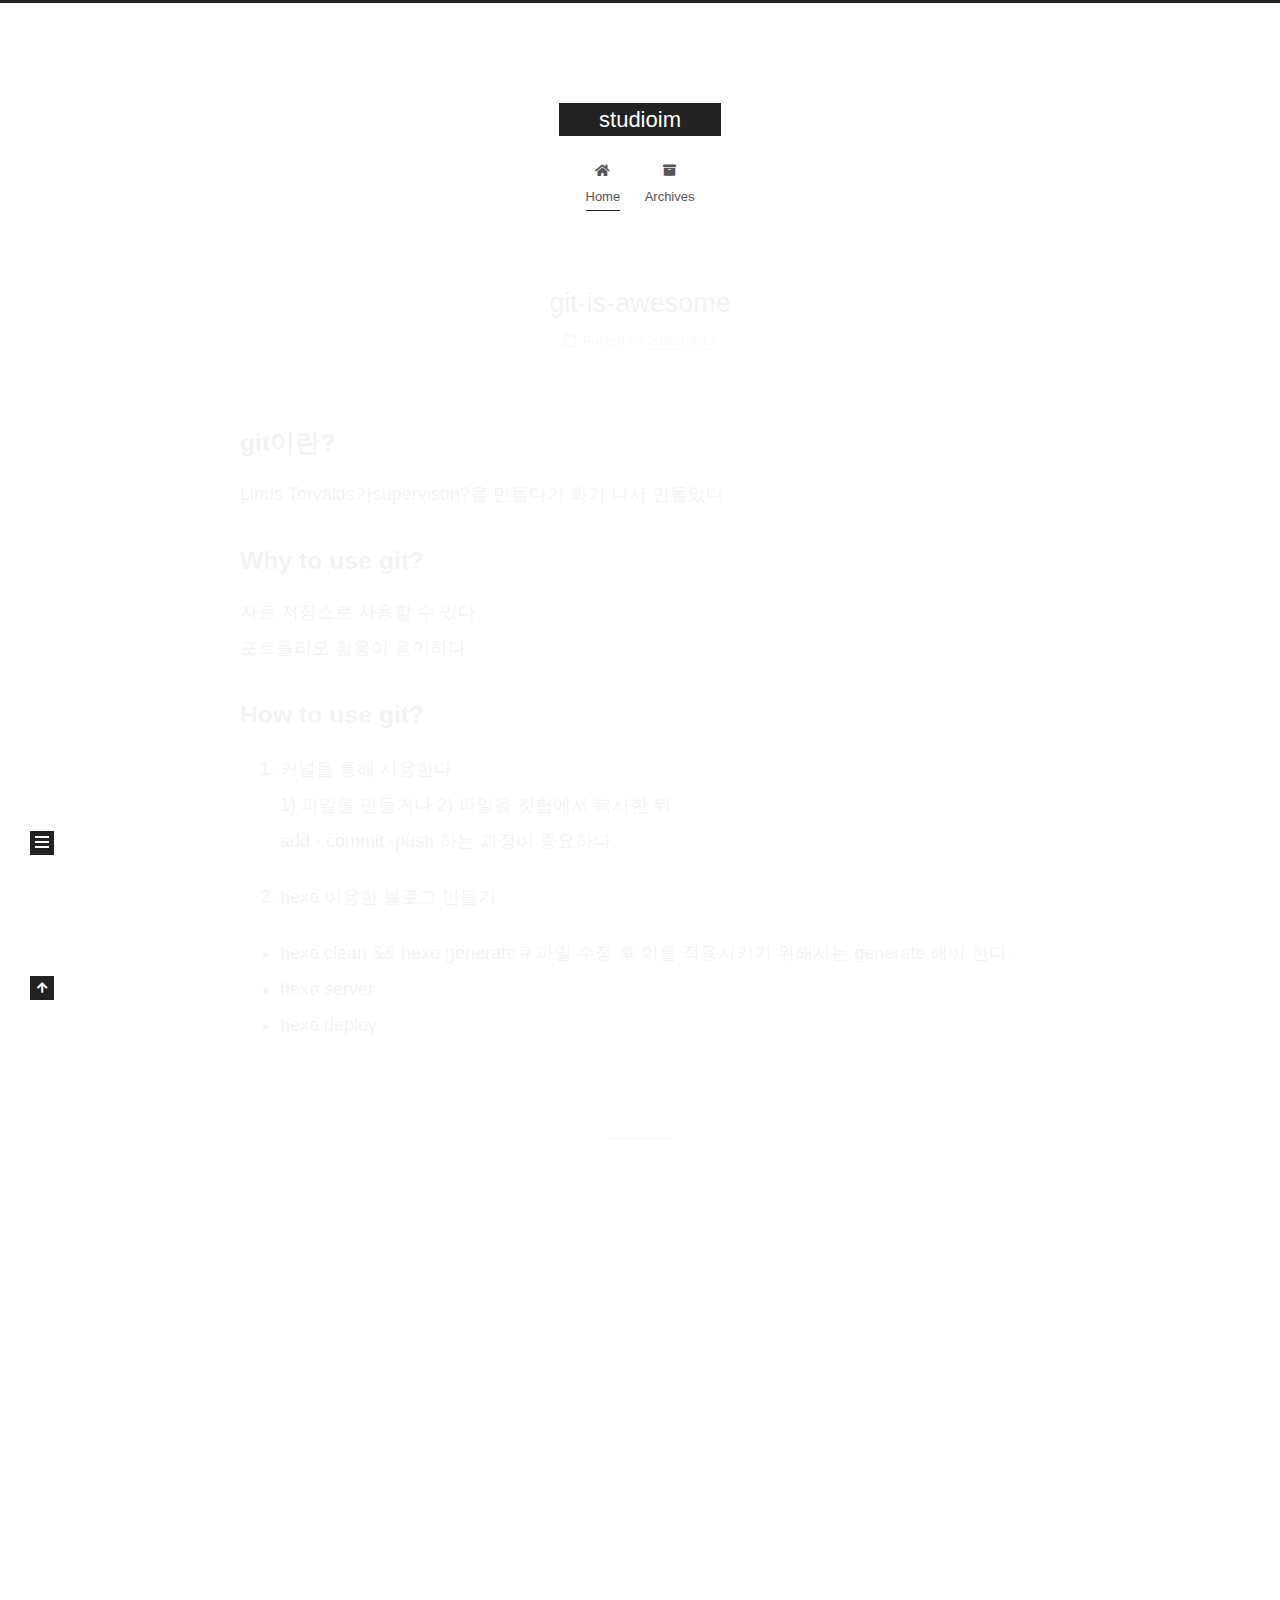
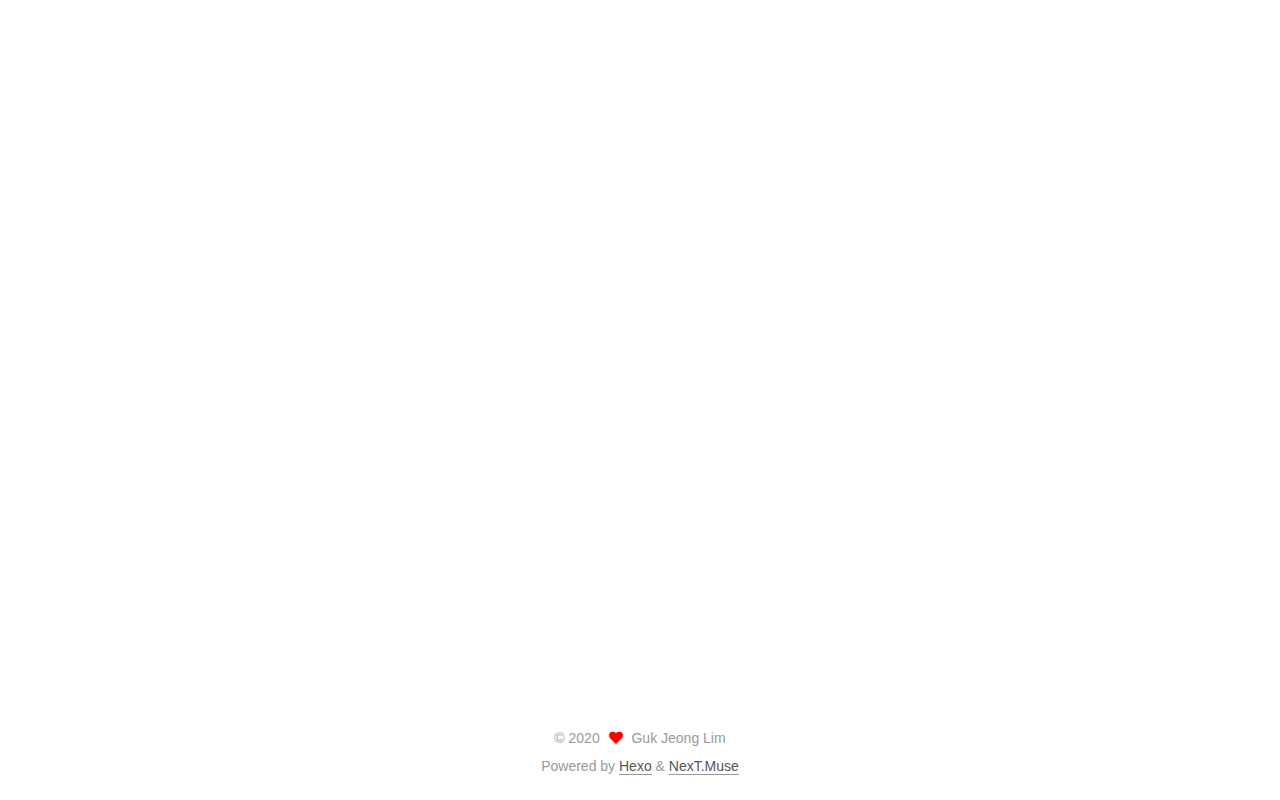
==== commit 3a58cc40: "Site updated: 2020-04-17 19:07:37" ====
--- a/index.html
+++ b/index.html
@@ -170,7 +170,7 @@
               <span class="post-meta-item-text">Posted on</span>
               
 
-              <time title="Created: 2020-04-17 16:23:53 / Modified: 17:09:40" itemprop="dateCreated datePublished" datetime="2020-04-17T16:23:53+09:00">2020-04-17</time>
+              <time title="Created: 2020-04-17 16:23:53 / Modified: 19:07:01" itemprop="dateCreated datePublished" datetime="2020-04-17T16:23:53+09:00">2020-04-17</time>
             </span>
 
           
@@ -186,8 +186,17 @@
       
           <h2 id="git이란"><a href="#git이란" class="headerlink" title="git이란?"></a>git이란?</h2><p>Linus Torvalds가supervison?을 만들다가 화가 나서 만들었다</p>
 <h2 id="Why-to-use-git"><a href="#Why-to-use-git" class="headerlink" title="Why to use git?"></a>Why to use git?</h2><p>자료 저장소로 사용할 수 있다<br>포트폴리오 활용이 용이하다</p>
-<h2 id="How-to-use-git"><a href="#How-to-use-git" class="headerlink" title="How to use git?"></a>How to use git?</h2><p>커널을 통해 사용한다</p>
-<p>1) 파일을 만들거나 2) 파일을 깃헙에서 복사한 뒤<br>add - commit -push 하는 과정이 중요하다!</p>
+<h2 id="How-to-use-git"><a href="#How-to-use-git" class="headerlink" title="How to use git?"></a>How to use git?</h2><ol>
+<li><p>커널을 통해 사용한다<br>1) 파일을 만들거나 2) 파일을 깃헙에서 복사한 뒤<br>add - commit -push 하는 과정이 중요하다.</p>
+</li>
+<li><p>hexo 이용한 블로그 만들기</p>
+</li>
+</ol>
+<ul>
+<li>hexo clean &amp;&amp; hexo generate # 파일 수정 후 이를 적용시키기 위해서는 generate 해야 한다.</li>
+<li>hexo server</li>
+<li>hexo deploy</li>
+</ul>
 
       
     </div>
